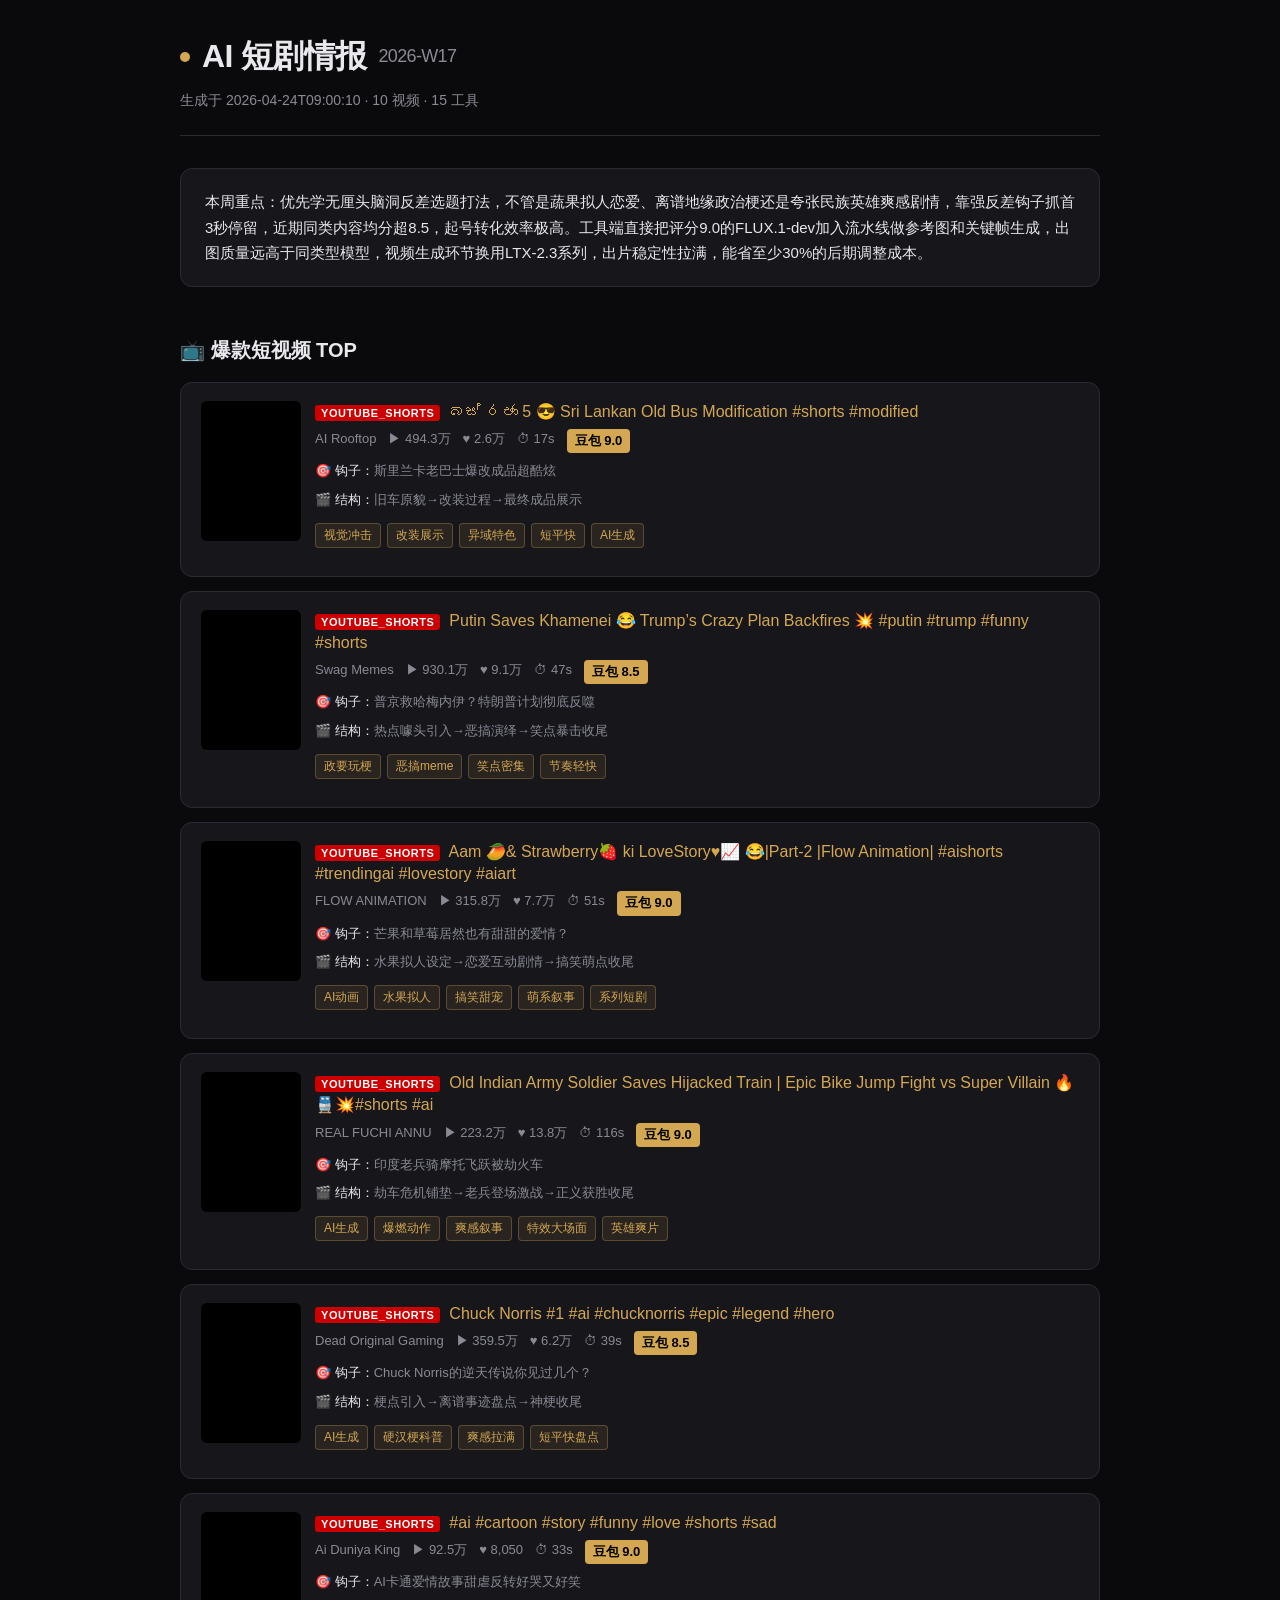
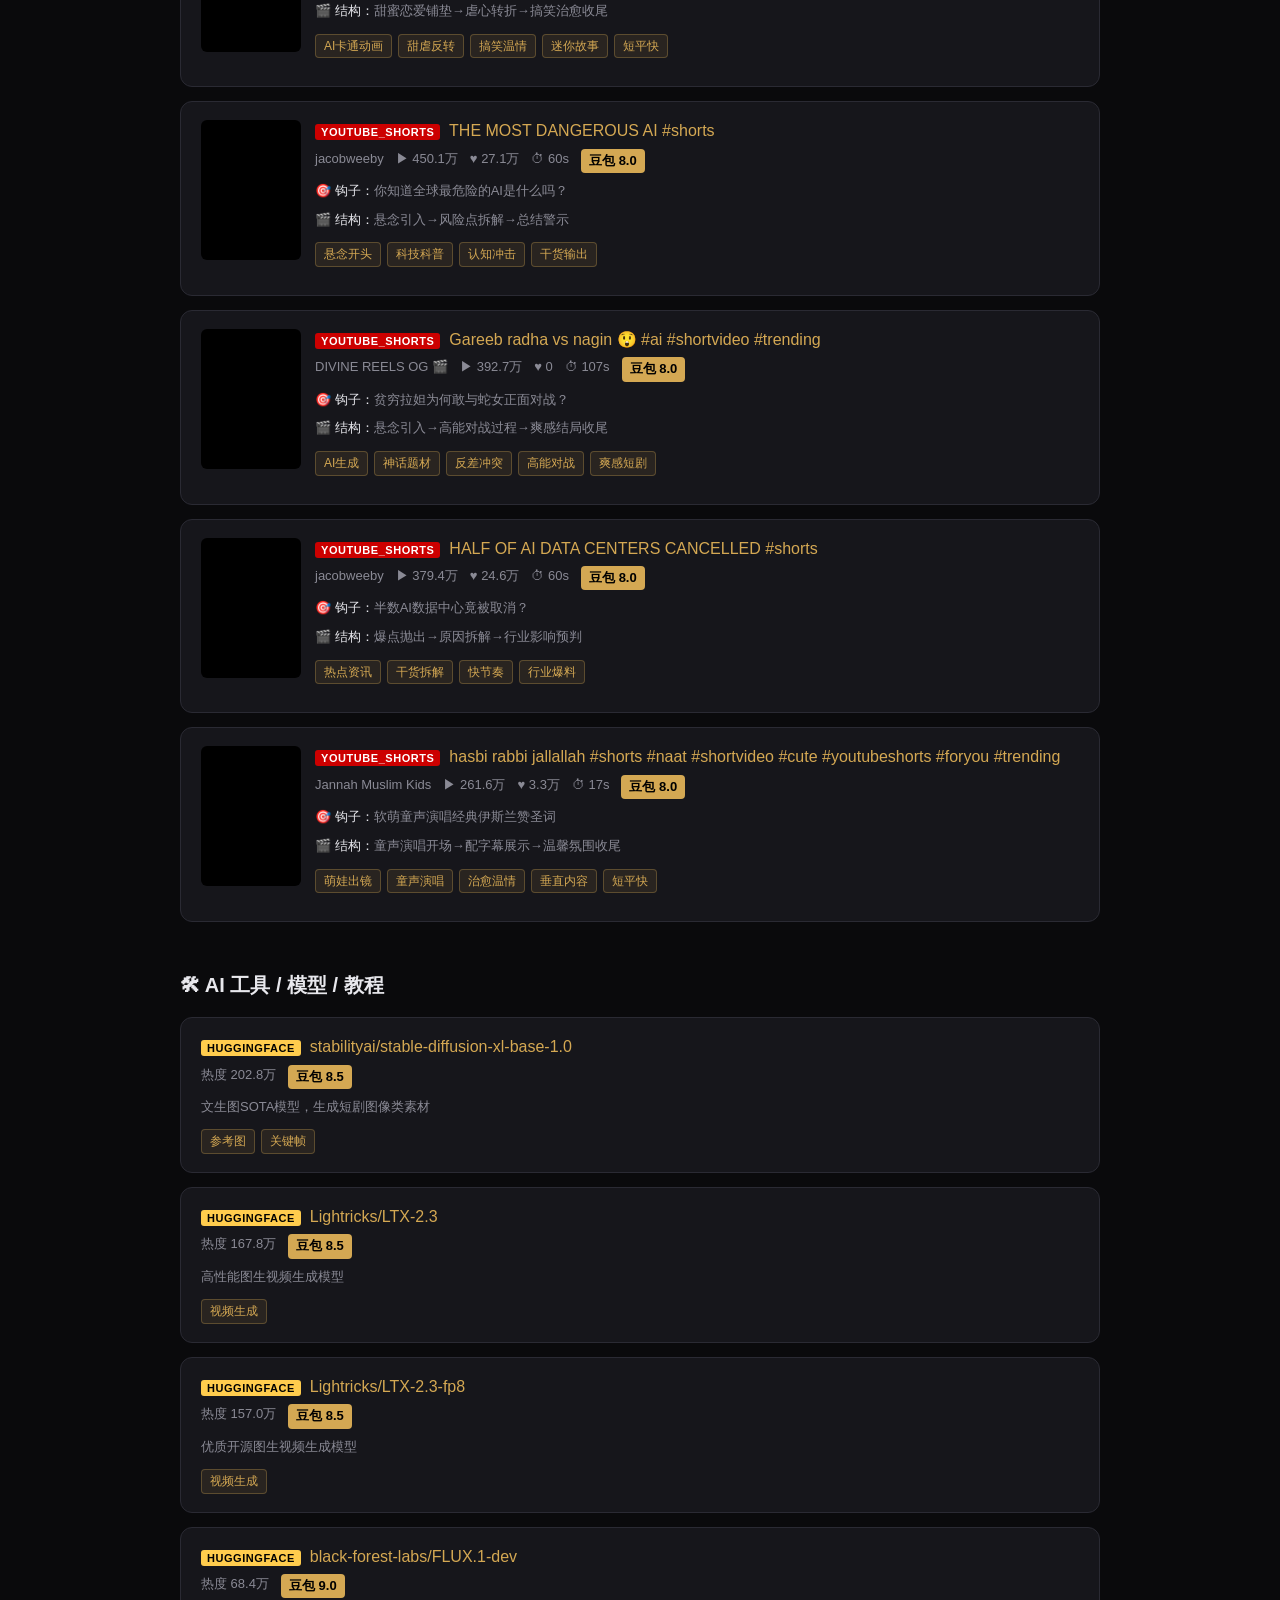
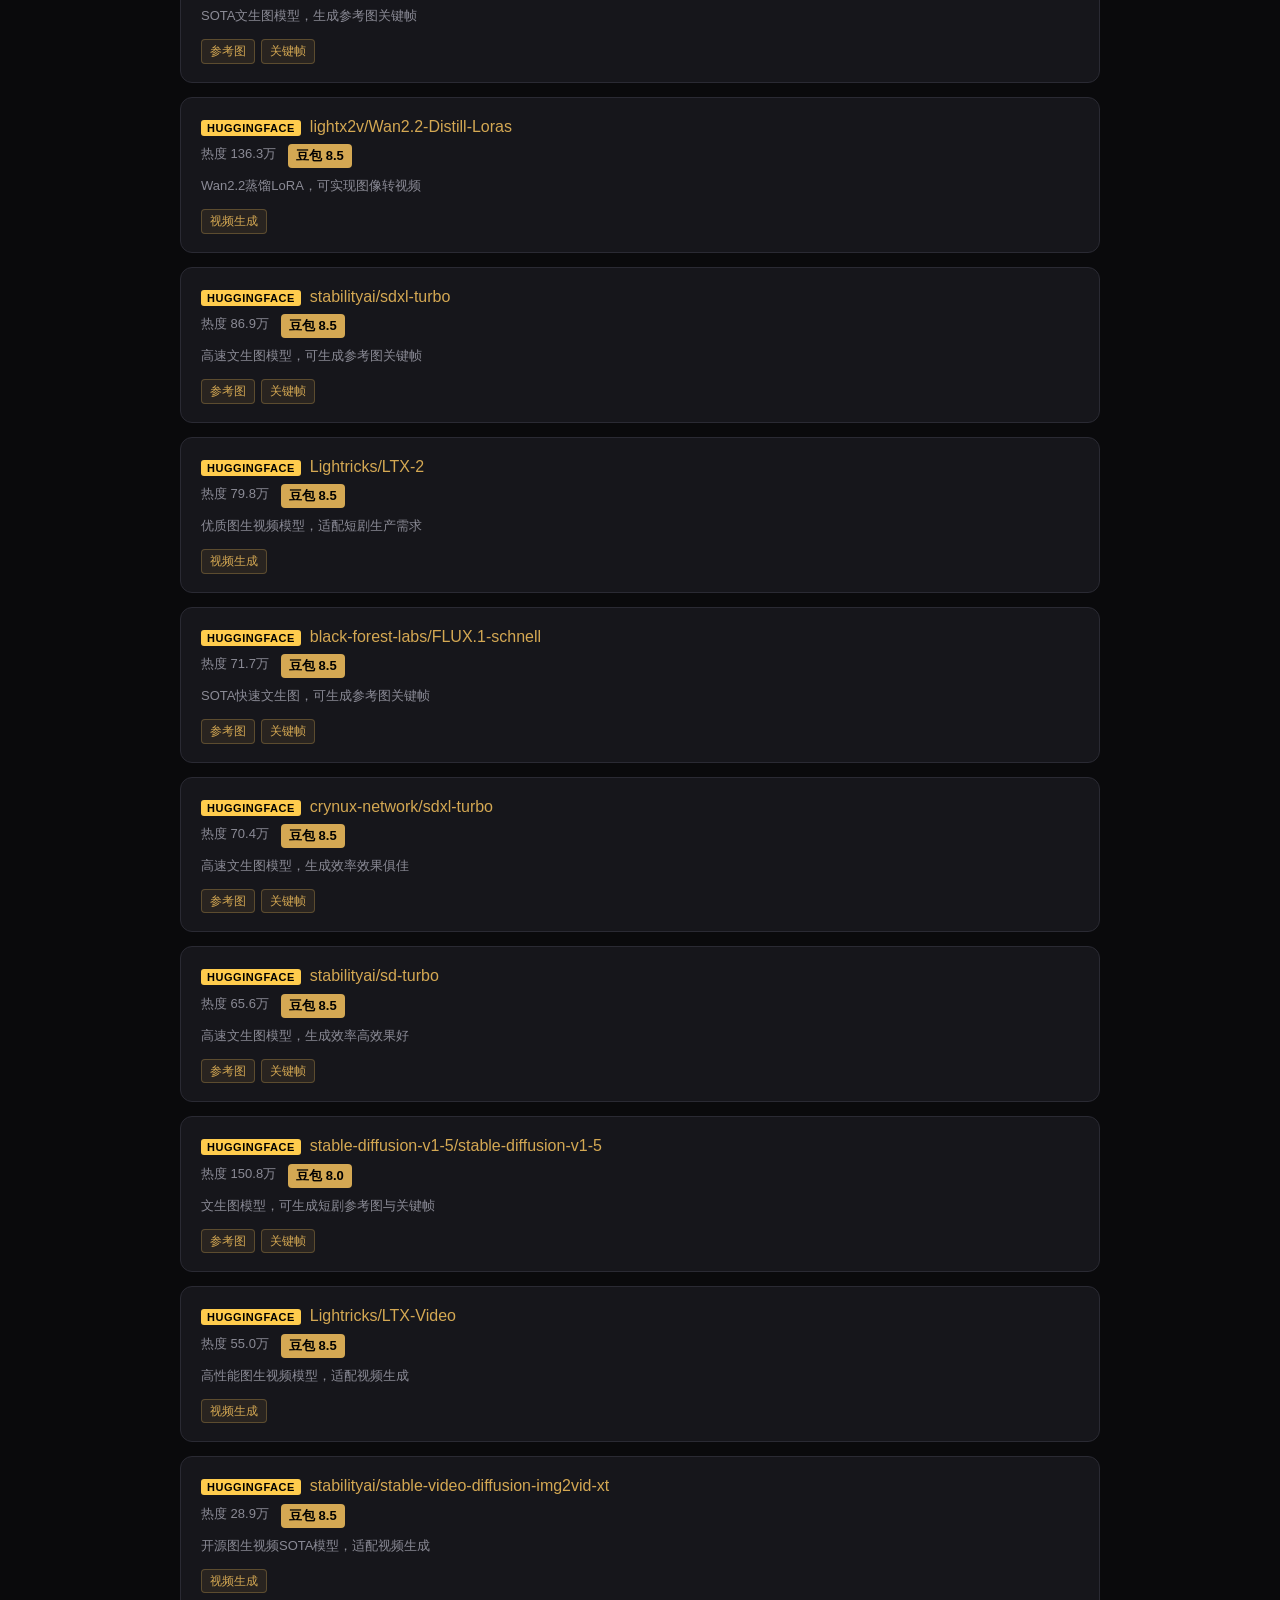
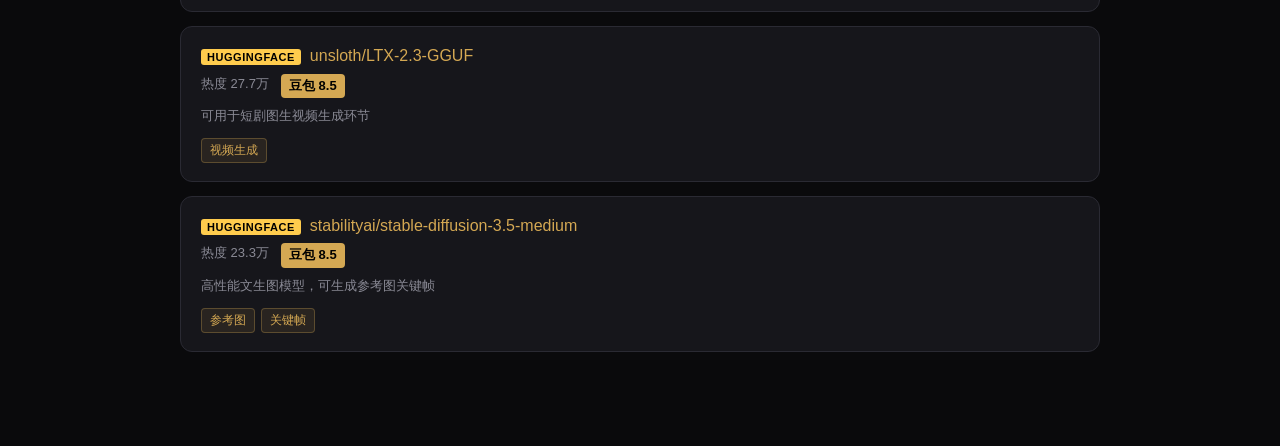
==== index.html @ e7ba980a "feat: initial web dashboard + W17 weekly data" ====
<!DOCTYPE html>
<html lang="zh-CN">
<head>
  <meta charset="UTF-8" />
  <meta name="viewport" content="width=device-width, initial-scale=1.0" />
  <title>AI 短剧情报 · crawler-hub</title>
  <style>
    * { margin: 0; padding: 0; box-sizing: border-box; }
    :root {
      --bg: #0a0a0c;
      --panel: #16161b;
      --border: #2a2a33;
      --text: #e8e8ed;
      --muted: #8a8a95;
      --accent: #d4a853;
      --red: #ff5a5a;
      --yellow: #ffc84a;
      --blue: #5ab3ff;
      --pink: #ff7eb6;
    }
    html, body {
      background: var(--bg); color: var(--text);
      font-family: -apple-system, BlinkMacSystemFont, "PingFang SC", "Microsoft YaHei", sans-serif;
      line-height: 1.55;
    }
    a { color: var(--accent); text-decoration: none; }
    a:hover { text-decoration: underline; }
    .wrap { max-width: 960px; margin: 0 auto; padding: 32px 20px 80px; }
    header {
      border-bottom: 1px solid var(--border);
      padding-bottom: 24px; margin-bottom: 32px;
    }
    h1 {
      font-size: 32px; font-weight: 600; letter-spacing: -0.02em;
      display: flex; align-items: center; gap: 12px;
    }
    h1 .dot {
      width: 10px; height: 10px; border-radius: 50%;
      background: var(--accent); display: inline-block;
    }
    .meta { color: var(--muted); font-size: 14px; margin-top: 8px; }
    h2 {
      font-size: 20px; margin: 48px 0 16px; font-weight: 600;
      display: flex; align-items: center; gap: 8px;
    }
    .overview {
      background: var(--panel); border: 1px solid var(--border);
      border-radius: 12px; padding: 20px 24px;
      font-size: 15px; line-height: 1.7;
    }
    .card {
      background: var(--panel); border: 1px solid var(--border);
      border-radius: 12px; padding: 18px 20px; margin-bottom: 14px;
      transition: border-color 0.15s;
    }
    .card:hover { border-color: var(--accent); }
    .card-head {
      display: flex; align-items: flex-start; gap: 14px; margin-bottom: 10px;
    }
    .cover {
      width: 100px; height: 140px; background: #000; border-radius: 6px;
      flex-shrink: 0; background-size: cover; background-position: center;
    }
    .card-title {
      flex: 1; font-size: 16px; font-weight: 500; line-height: 1.4;
    }
    .card-sub {
      font-size: 13px; color: var(--muted); margin-top: 6px;
      display: flex; flex-wrap: wrap; gap: 12px;
    }
    .score {
      display: inline-block; background: var(--accent); color: #000;
      border-radius: 4px; padding: 2px 8px; font-weight: 600; font-size: 13px;
    }
    .score.lo { background: #555; color: var(--text); }
    .score.hi { background: var(--accent); }
    .tag {
      display: inline-block; padding: 2px 8px; background: rgba(212,168,83,0.1);
      border: 1px solid rgba(212,168,83,0.3); border-radius: 4px;
      font-size: 12px; color: var(--accent); margin-right: 6px; margin-top: 4px;
    }
    .bullet {
      font-size: 13px; color: var(--muted); margin-top: 8px; line-height: 1.6;
    }
    .bullet b { color: var(--text); font-weight: 500; }
    .platform {
      font-size: 11px; font-weight: 600; padding: 2px 6px; border-radius: 3px;
      letter-spacing: 0.05em; text-transform: uppercase;
    }
    .platform.douyin { background: #ff1744; color: #fff; }
    .platform.youtube_shorts { background: #cc0000; color: #fff; }
    .platform.bilibili { background: #00a1d6; color: #fff; }
    .platform.huggingface { background: #ffcc4d; color: #000; }
    .error {
      background: rgba(255,90,90,0.1); border: 1px solid rgba(255,90,90,0.3);
      border-radius: 8px; padding: 16px; color: var(--red);
    }
    .loading { color: var(--muted); text-align: center; padding: 60px; }
    @media (max-width: 600px) {
      .cover { width: 72px; height: 100px; }
      h1 { font-size: 24px; }
      .card-head { gap: 10px; }
    }
  </style>
</head>
<body>
  <div class="wrap">
    <header>
      <h1><span class="dot"></span> AI 短剧情报 <span style="color:var(--muted);font-weight:400;font-size:18px;"id="week"></span></h1>
      <div class="meta" id="meta">加载中…</div>
    </header>

    <div id="overview" class="overview"></div>

    <h2>📺 爆款短视频 TOP</h2>
    <div id="videos" class="loading">加载中…</div>

    <h2>🛠 AI 工具 / 模型 / 教程</h2>
    <div id="tools" class="loading">加载中…</div>
  </div>

  <script>
    const STAGE_LABEL = {
      world: "世界观", script: "剧本", ref_image: "参考图",
      keyframe: "关键帧", videogen: "视频生成", quality: "质检",
      tts: "配音", sfx: "音效", bgm: "配乐", edit: "剪辑", lip_sync: "对口型",
    };

    function esc(s) {
      return String(s || "").replace(/[<>&]/g, c => ({"<":"&lt;",">":"&gt;","&":"&amp;"}[c]));
    }

    function fmtNumber(n) {
      n = Number(n) || 0;
      if (n >= 1e8) return (n/1e8).toFixed(1) + "亿";
      if (n >= 1e4) return (n/1e4).toFixed(1) + "万";
      return n.toLocaleString();
    }

    function scoreClass(s) {
      if (s >= 7) return "hi"; if (s >= 4) return ""; return "lo";
    }

    function renderVideo(v) {
      const cover = v.cover_url
        ? `<a href="${esc(v.url)}" target="_blank"><div class="cover" style="background-image:url('${esc(v.cover_url)}')"></div></a>`
        : `<div class="cover"></div>`;
      const tags = (v.style_tags || []).map(t => `<span class="tag">${esc(t)}</span>`).join("");
      return `<div class="card">
        <div class="card-head">
          ${cover}
          <div style="flex:1;">
            <div class="card-title">
              <span class="platform ${esc(v.platform)}">${esc(v.platform)}</span>
              &nbsp;<a href="${esc(v.url)}" target="_blank">${esc(v.title || '(无标题)')}</a>
            </div>
            <div class="card-sub">
              <span>${esc(v.author || '?')}</span>
              <span>▶ ${fmtNumber(v.plays)}</span>
              <span>♥ ${fmtNumber(v.likes)}</span>
              ${v.duration_sec ? `<span>⏱ ${v.duration_sec}s</span>` : ""}
              <span class="score ${scoreClass(v.score)}">豆包 ${Number(v.score||0).toFixed(1)}</span>
            </div>
            ${v.hook ? `<div class="bullet"><b>🎯 钩子：</b>${esc(v.hook)}</div>` : ""}
            ${v.structure ? `<div class="bullet"><b>🎬 结构：</b>${esc(v.structure)}</div>` : ""}
            ${tags ? `<div style="margin-top:8px;">${tags}</div>` : ""}
          </div>
        </div>
      </div>`;
    }

    function renderTool(t) {
      const stageTags = (t.stage_tags || []).map(s =>
        `<span class="tag">${STAGE_LABEL[s] || s}</span>`
      ).join("");
      return `<div class="card">
        <div class="card-title">
          <span class="platform ${esc(t.source)}">${esc(t.source)}</span>
          &nbsp;<a href="${esc(t.url)}" target="_blank">${esc(t.name || '?')}</a>
        </div>
        <div class="card-sub">
          <span>热度 ${fmtNumber(t.metric)}</span>
          <span class="score ${scoreClass(t.score)}">豆包 ${Number(t.score||0).toFixed(1)}</span>
        </div>
        ${t.summary ? `<div class="bullet">${esc(t.summary)}</div>` : ""}
        ${stageTags ? `<div style="margin-top:8px;">${stageTags}</div>` : ""}
      </div>`;
    }

    async function load() {
      try {
        const r = await fetch("data/latest.json?_=" + Date.now());
        if (!r.ok) throw new Error("HTTP " + r.status);
        const d = await r.json();
        document.getElementById("week").textContent = d.week || "";
        document.getElementById("meta").textContent =
          `生成于 ${d.generated_at || "—"} · ${d.videos?.length || 0} 视频 · ${d.tools?.length || 0} 工具`;
        document.getElementById("overview").innerHTML = esc(d.summary || "—")
          .replace(/\n/g, "<br>");
        document.getElementById("videos").innerHTML =
          (d.videos || []).map(renderVideo).join("") || "<div class='loading'>暂无数据</div>";
        document.getElementById("videos").classList.remove("loading");
        document.getElementById("tools").innerHTML =
          (d.tools || []).map(renderTool).join("") || "<div class='loading'>暂无数据</div>";
        document.getElementById("tools").classList.remove("loading");
      } catch (e) {
        document.getElementById("overview").innerHTML =
          `<div class="error">加载失败：${esc(e.message)}。<br>首次周报会在每周一早 8 点生成。</div>`;
        document.getElementById("videos").innerHTML = "";
        document.getElementById("tools").innerHTML = "";
      }
    }
    load();
  </script>
</body>
</html>
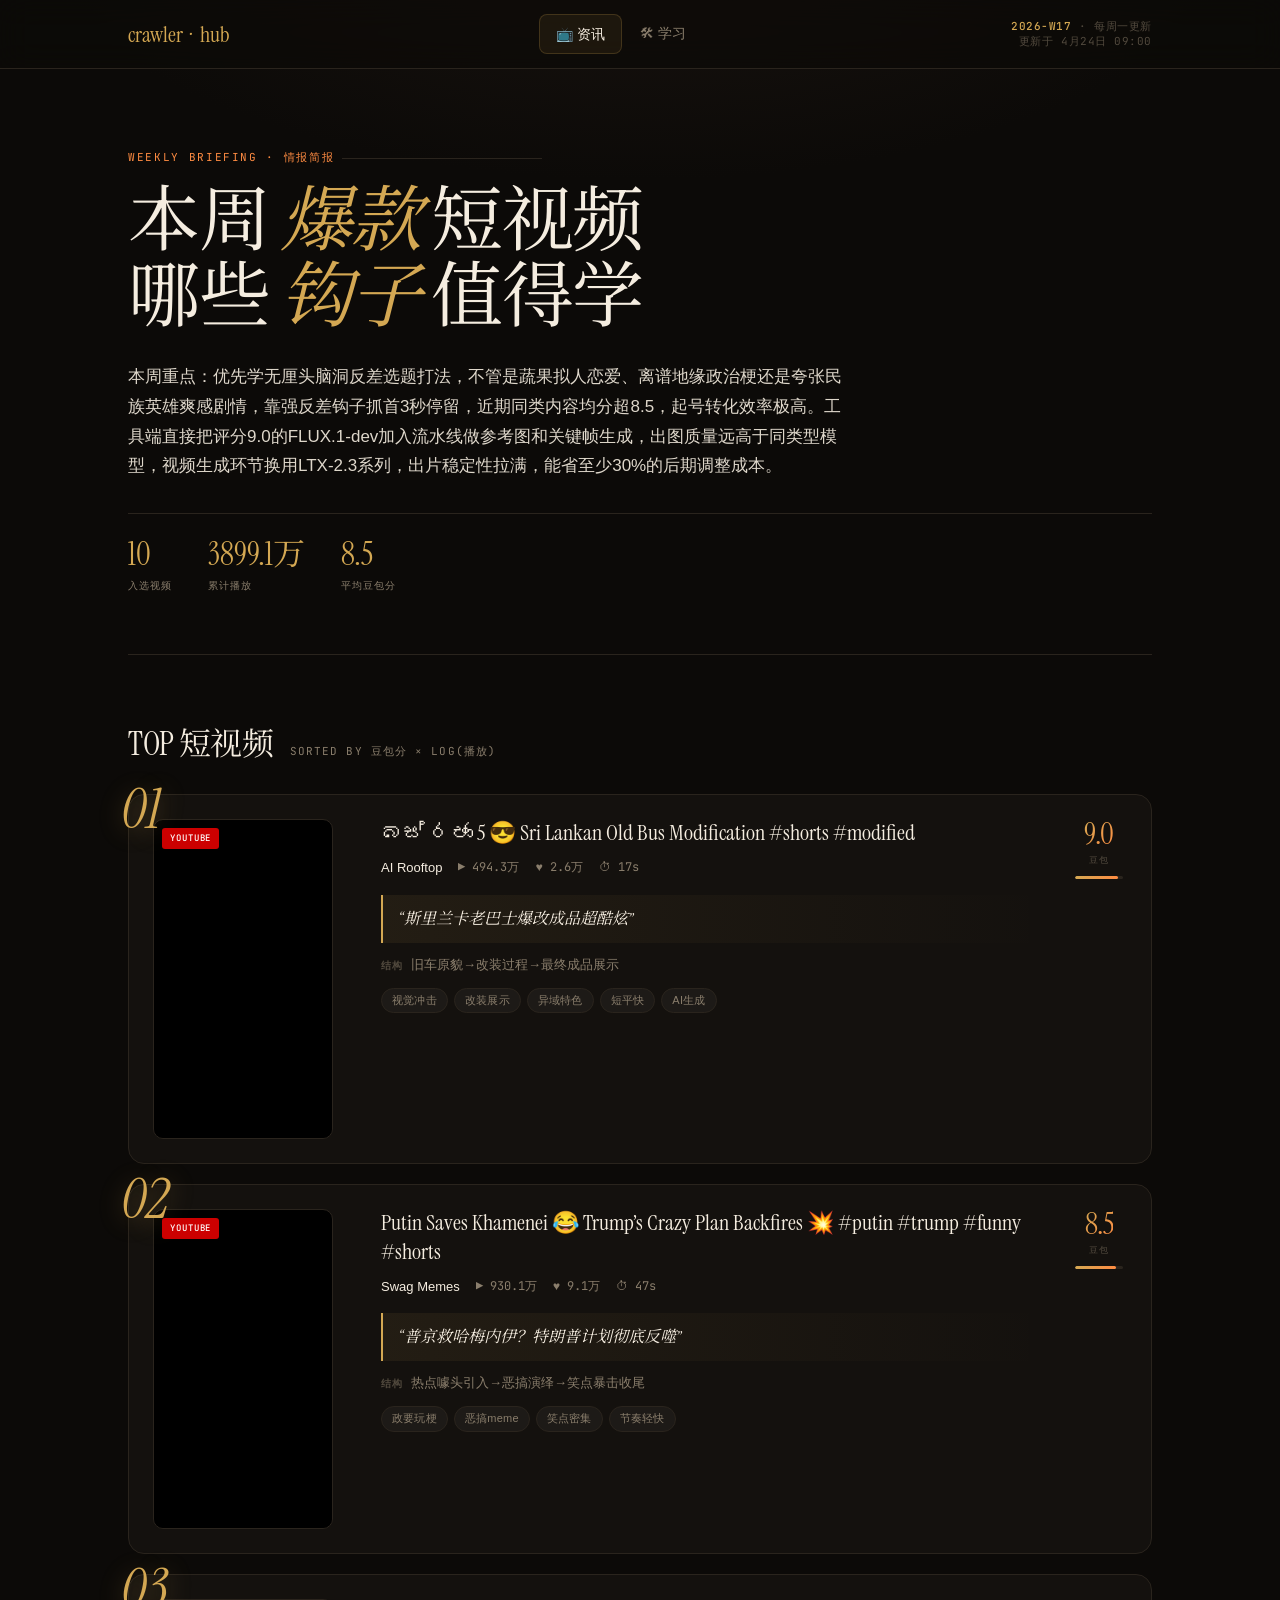
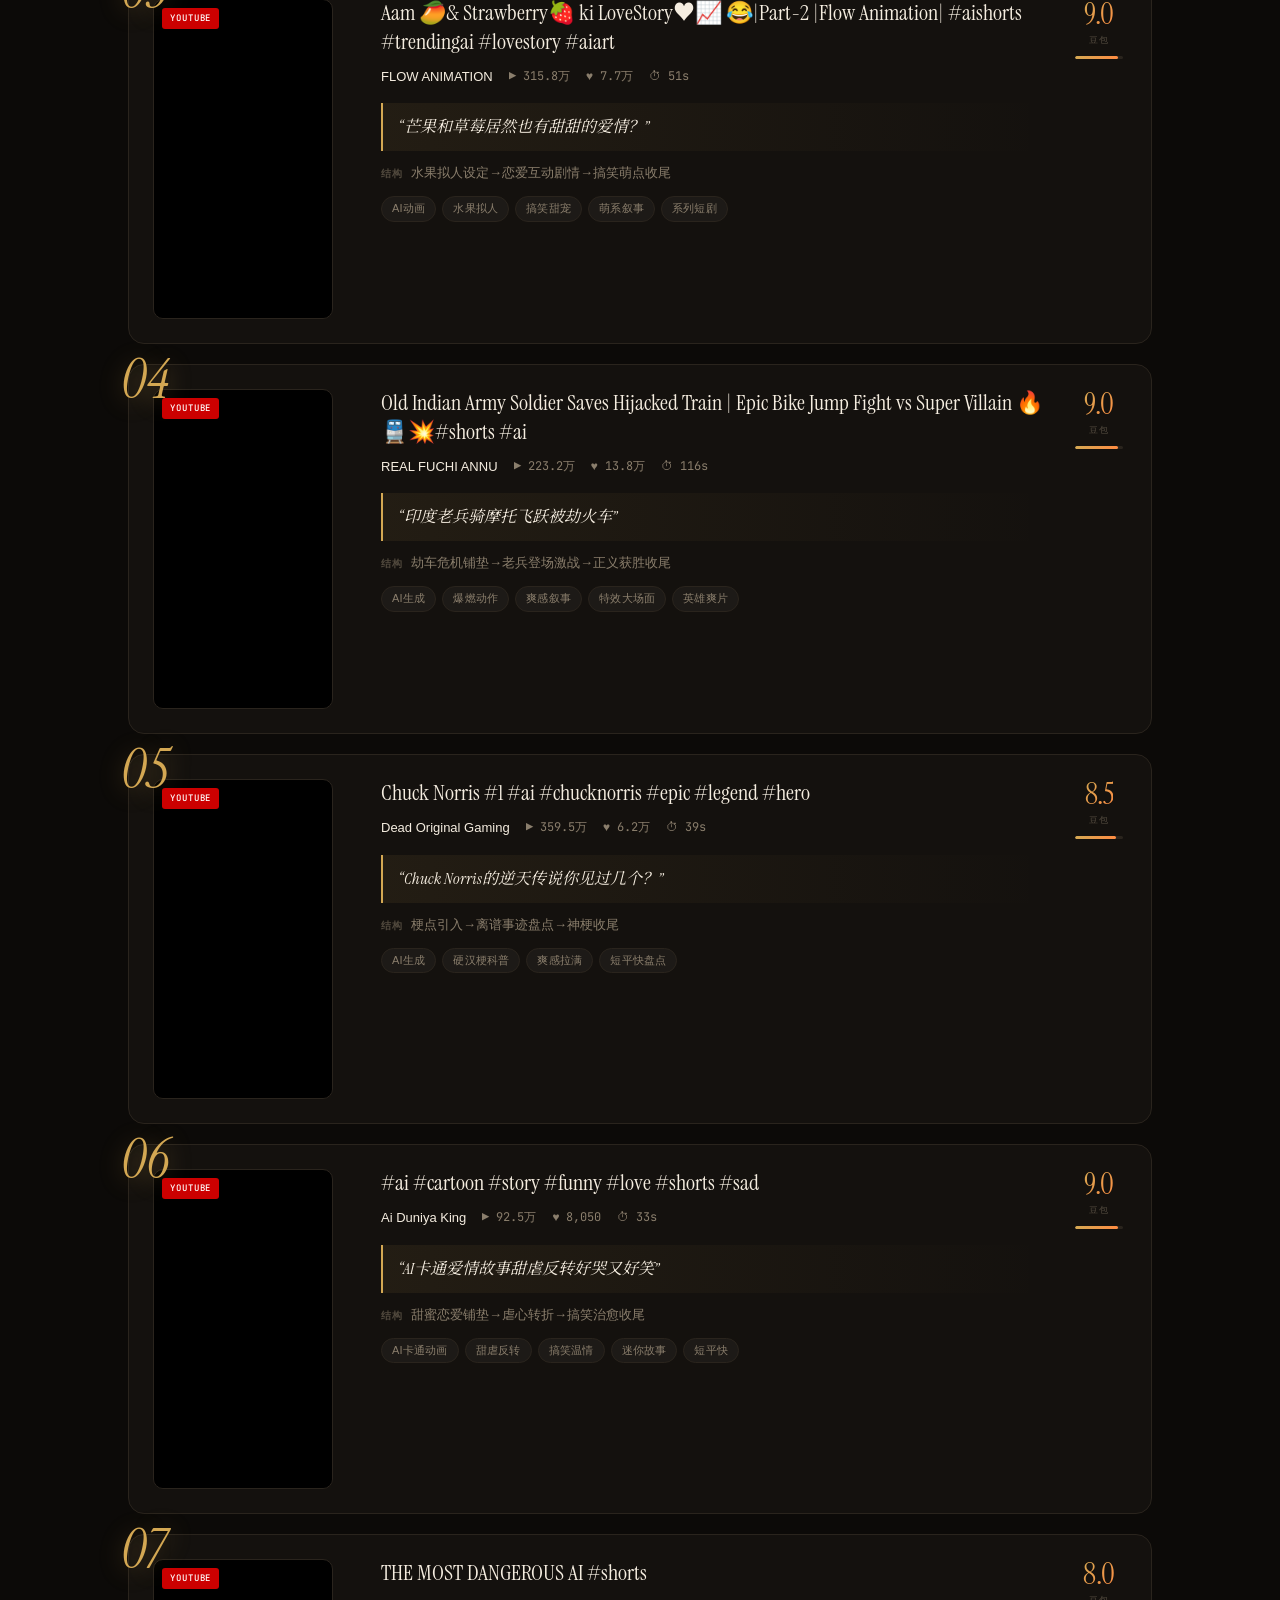
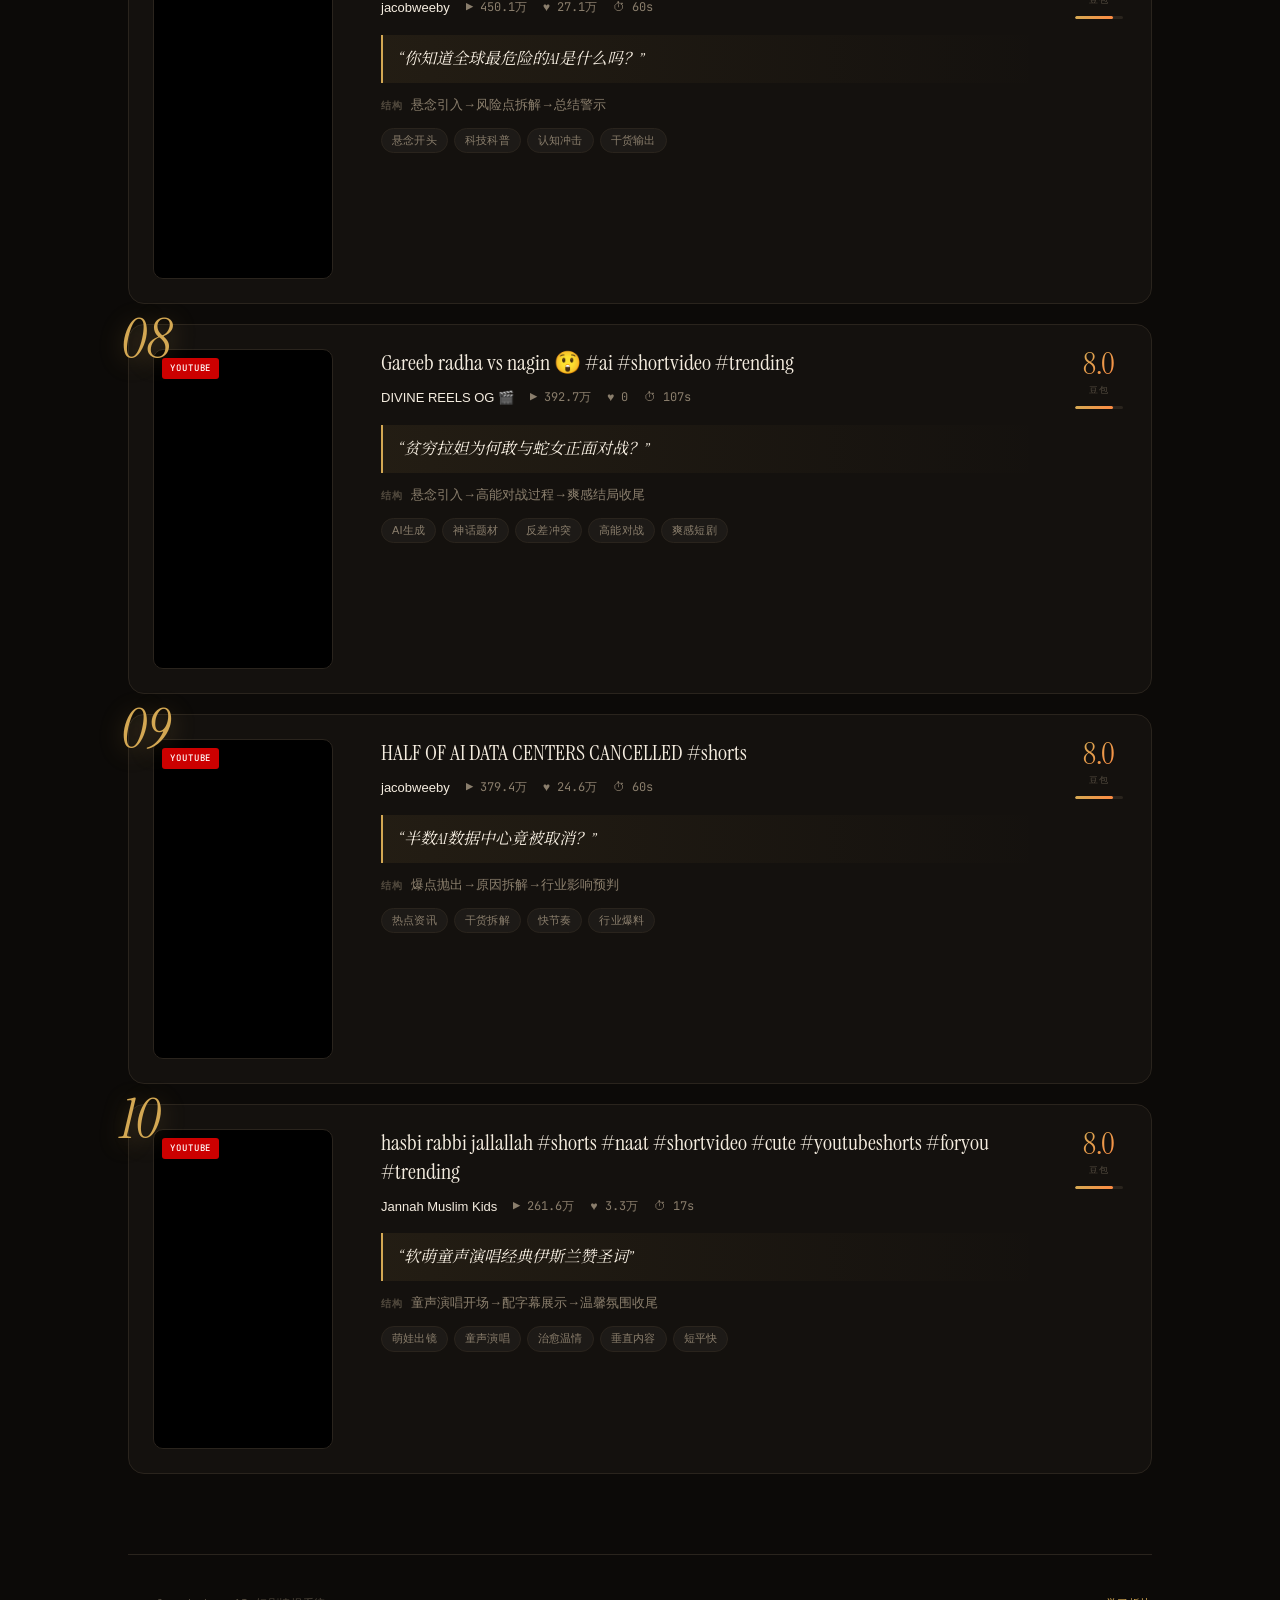
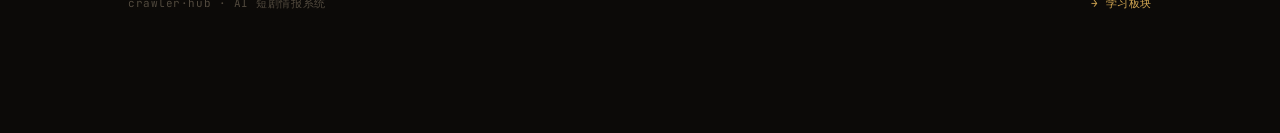
==== commit 7b4a2d9e: "design: Editorial × Cinematic UI · 拆成 资讯/学习 两页 + 按流水线 stage 分组" ====
--- a/index.html
+++ b/index.html
@@ -3,214 +3,107 @@
 <head>
   <meta charset="UTF-8" />
   <meta name="viewport" content="width=device-width, initial-scale=1.0" />
-  <title>AI 短剧情报 · crawler-hub</title>
-  <style>
-    * { margin: 0; padding: 0; box-sizing: border-box; }
-    :root {
-      --bg: #0a0a0c;
-      --panel: #16161b;
-      --border: #2a2a33;
-      --text: #e8e8ed;
-      --muted: #8a8a95;
-      --accent: #d4a853;
-      --red: #ff5a5a;
-      --yellow: #ffc84a;
-      --blue: #5ab3ff;
-      --pink: #ff7eb6;
-    }
-    html, body {
-      background: var(--bg); color: var(--text);
-      font-family: -apple-system, BlinkMacSystemFont, "PingFang SC", "Microsoft YaHei", sans-serif;
-      line-height: 1.55;
-    }
-    a { color: var(--accent); text-decoration: none; }
-    a:hover { text-decoration: underline; }
-    .wrap { max-width: 960px; margin: 0 auto; padding: 32px 20px 80px; }
-    header {
-      border-bottom: 1px solid var(--border);
-      padding-bottom: 24px; margin-bottom: 32px;
-    }
-    h1 {
-      font-size: 32px; font-weight: 600; letter-spacing: -0.02em;
-      display: flex; align-items: center; gap: 12px;
-    }
-    h1 .dot {
-      width: 10px; height: 10px; border-radius: 50%;
-      background: var(--accent); display: inline-block;
-    }
-    .meta { color: var(--muted); font-size: 14px; margin-top: 8px; }
-    h2 {
-      font-size: 20px; margin: 48px 0 16px; font-weight: 600;
-      display: flex; align-items: center; gap: 8px;
-    }
-    .overview {
-      background: var(--panel); border: 1px solid var(--border);
-      border-radius: 12px; padding: 20px 24px;
-      font-size: 15px; line-height: 1.7;
-    }
-    .card {
-      background: var(--panel); border: 1px solid var(--border);
-      border-radius: 12px; padding: 18px 20px; margin-bottom: 14px;
-      transition: border-color 0.15s;
-    }
-    .card:hover { border-color: var(--accent); }
-    .card-head {
-      display: flex; align-items: flex-start; gap: 14px; margin-bottom: 10px;
-    }
-    .cover {
-      width: 100px; height: 140px; background: #000; border-radius: 6px;
-      flex-shrink: 0; background-size: cover; background-position: center;
-    }
-    .card-title {
-      flex: 1; font-size: 16px; font-weight: 500; line-height: 1.4;
-    }
-    .card-sub {
-      font-size: 13px; color: var(--muted); margin-top: 6px;
-      display: flex; flex-wrap: wrap; gap: 12px;
-    }
-    .score {
-      display: inline-block; background: var(--accent); color: #000;
-      border-radius: 4px; padding: 2px 8px; font-weight: 600; font-size: 13px;
-    }
-    .score.lo { background: #555; color: var(--text); }
-    .score.hi { background: var(--accent); }
-    .tag {
-      display: inline-block; padding: 2px 8px; background: rgba(212,168,83,0.1);
-      border: 1px solid rgba(212,168,83,0.3); border-radius: 4px;
-      font-size: 12px; color: var(--accent); margin-right: 6px; margin-top: 4px;
-    }
-    .bullet {
-      font-size: 13px; color: var(--muted); margin-top: 8px; line-height: 1.6;
-    }
-    .bullet b { color: var(--text); font-weight: 500; }
-    .platform {
-      font-size: 11px; font-weight: 600; padding: 2px 6px; border-radius: 3px;
-      letter-spacing: 0.05em; text-transform: uppercase;
-    }
-    .platform.douyin { background: #ff1744; color: #fff; }
-    .platform.youtube_shorts { background: #cc0000; color: #fff; }
-    .platform.bilibili { background: #00a1d6; color: #fff; }
-    .platform.huggingface { background: #ffcc4d; color: #000; }
-    .error {
-      background: rgba(255,90,90,0.1); border: 1px solid rgba(255,90,90,0.3);
-      border-radius: 8px; padding: 16px; color: var(--red);
-    }
-    .loading { color: var(--muted); text-align: center; padding: 60px; }
-    @media (max-width: 600px) {
-      .cover { width: 72px; height: 100px; }
-      h1 { font-size: 24px; }
-      .card-head { gap: 10px; }
-    }
-  </style>
+  <title>资讯 · AI 短剧情报</title>
+  <meta name="description" content="每周精选 AI 短视频爆款，豆包拆解钩子/节奏/风格" />
+  <link rel="stylesheet" href="app.css" />
 </head>
 <body>
-  <div class="wrap">
-    <header>
-      <h1><span class="dot"></span> AI 短剧情报 <span style="color:var(--muted);font-weight:400;font-size:18px;"id="week"></span></h1>
-      <div class="meta" id="meta">加载中…</div>
-    </header>
+  <nav class="nav">
+    <div class="nav-inner">
+      <a href="index.html" class="brand">crawler<em>·</em>hub</a>
+      <div class="nav-tabs">
+        <a href="index.html" class="active">📺 资讯</a>
+        <a href="tools.html">🛠 学习</a>
+      </div>
+      <div class="nav-meta">
+        <div><b id="nav-week">——</b> · 每周一更新</div>
+        <div id="nav-updated"></div>
+      </div>
+    </div>
+  </nav>
 
-    <div id="overview" class="overview"></div>
+  <main class="wrap">
+    <section class="hero">
+      <div class="hero-label">Weekly Briefing · 情报简报</div>
+      <h1>本周 <em>爆款</em> 短视频<br />哪些 <em>钩子</em> 值得学</h1>
+      <p class="hero-summary" id="summary">加载中…</p>
+      <div class="hero-stats" id="hero-stats"></div>
+    </section>
 
-    <h2>📺 爆款短视频 TOP</h2>
-    <div id="videos" class="loading">加载中…</div>
+    <section>
+      <div class="section-head">
+        <h2>TOP 短视频</h2>
+        <span class="tag">Sorted by 豆包分 × log(播放)</span>
+      </div>
+      <div id="videos" class="vlist"><div class="loading">loading…</div></div>
+    </section>
 
-    <h2>🛠 AI 工具 / 模型 / 教程</h2>
-    <div id="tools" class="loading">加载中…</div>
-  </div>
+    <footer class="footer">
+      <div>crawler·hub · AI 短剧情报系统</div>
+      <div><a href="tools.html">→ 学习板块</a></div>
+    </footer>
+  </main>
 
+  <script src="app.js"></script>
   <script>
-    const STAGE_LABEL = {
-      world: "世界观", script: "剧本", ref_image: "参考图",
-      keyframe: "关键帧", videogen: "视频生成", quality: "质检",
-      tts: "配音", sfx: "音效", bgm: "配乐", edit: "剪辑", lip_sync: "对口型",
-    };
-
-    function esc(s) {
-      return String(s || "").replace(/[<>&]/g, c => ({"<":"&lt;",">":"&gt;","&":"&amp;"}[c]));
+    function renderVideo(v, i) {
+      const plat = esc(v.platform || "");
+      const cover = v.cover_url
+        ? `<a href="${esc(v.url)}" target="_blank" rel="noopener"><div class="cover" style="background-image:url('${esc(v.cover_url)}')"><span class="cover-badge ${plat}">${plat.replace("_shorts","")}</span></div></a>`
+        : `<div class="cover"><span class="cover-badge ${plat}">${plat.replace("_shorts","")}</span></div>`;
+      const tags = (v.style_tags || []).map(t => `<span class="chip">${esc(t)}</span>`).join("");
+      const score = Number(v.score || 0);
+      const scorePct = Math.min(100, score * 10);
+      return `<article class="vcard reveal">
+        <div class="num">${String(i+1).padStart(2, "0")}</div>
+        ${cover}
+        <div class="vcard-body">
+          <h3 class="vcard-title"><a href="${esc(v.url)}" target="_blank" rel="noopener">${esc(v.title || "(无标题)")}</a></h3>
+          <div class="vcard-meta">
+            <span class="author">${esc(v.author || "?")}</span>
+            <span class="num-mono">▶ ${fmtNumber(v.plays)}</span>
+            <span class="num-mono">♥ ${fmtNumber(v.likes)}</span>
+            ${v.duration_sec ? `<span class="num-mono">⏱ ${v.duration_sec}s</span>` : ""}
+          </div>
+          ${v.hook ? `<div class="vcard-hook">&ldquo;${esc(v.hook)}&rdquo;</div>` : ""}
+          ${v.structure ? `<div class="vcard-structure"><b>结构</b>${esc(v.structure)}</div>` : ""}
+          ${tags ? `<div class="vcard-tags">${tags}</div>` : ""}
+        </div>
+        <div class="score-badge">
+          <div class="score-n">${score.toFixed(1)}</div>
+          <div class="score-l">豆包</div>
+          <div class="score-bar"><span style="width:${scorePct}%"></span></div>
+        </div>
+      </article>`;
     }
 
-    function fmtNumber(n) {
-      n = Number(n) || 0;
-      if (n >= 1e8) return (n/1e8).toFixed(1) + "亿";
-      if (n >= 1e4) return (n/1e4).toFixed(1) + "万";
-      return n.toLocaleString();
-    }
+    async function init() {
+      try {
+        const d = await loadData();
+        setupNav(d.week, `更新于 ${fmtDate(d.generated_at)}`);
+        const videos = d.videos || [];
+        document.getElementById("summary").textContent = d.summary || "本周数据待生成。";
 
-    function scoreClass(s) {
-      if (s >= 7) return "hi"; if (s >= 4) return ""; return "lo";
-    }
+        const totalPlays = videos.reduce((s, v) => s + (v.plays || 0), 0);
+        const avgScore = videos.length ? (videos.reduce((s, v) => s + (v.score || 0), 0) / videos.length) : 0;
+        document.getElementById("hero-stats").innerHTML = `
+          <div class="hero-stat"><div class="hero-stat-n">${videos.length}</div><div class="hero-stat-l">入选视频</div></div>
+          <div class="hero-stat"><div class="hero-stat-n">${fmtNumber(totalPlays)}</div><div class="hero-stat-l">累计播放</div></div>
+          <div class="hero-stat"><div class="hero-stat-n">${avgScore.toFixed(1)}</div><div class="hero-stat-l">平均豆包分</div></div>
+        `;
 
-    function renderVideo(v) {
-      const cover = v.cover_url
-        ? `<a href="${esc(v.url)}" target="_blank"><div class="cover" style="background-image:url('${esc(v.cover_url)}')"></div></a>`
-        : `<div class="cover"></div>`;
-      const tags = (v.style_tags || []).map(t => `<span class="tag">${esc(t)}</span>`).join("");
-      return `<div class="card">
-        <div class="card-head">
-          ${cover}
-          <div style="flex:1;">
-            <div class="card-title">
-              <span class="platform ${esc(v.platform)}">${esc(v.platform)}</span>
-              &nbsp;<a href="${esc(v.url)}" target="_blank">${esc(v.title || '(无标题)')}</a>
-            </div>
-            <div class="card-sub">
-              <span>${esc(v.author || '?')}</span>
-              <span>▶ ${fmtNumber(v.plays)}</span>
-              <span>♥ ${fmtNumber(v.likes)}</span>
-              ${v.duration_sec ? `<span>⏱ ${v.duration_sec}s</span>` : ""}
-              <span class="score ${scoreClass(v.score)}">豆包 ${Number(v.score||0).toFixed(1)}</span>
-            </div>
-            ${v.hook ? `<div class="bullet"><b>🎯 钩子：</b>${esc(v.hook)}</div>` : ""}
-            ${v.structure ? `<div class="bullet"><b>🎬 结构：</b>${esc(v.structure)}</div>` : ""}
-            ${tags ? `<div style="margin-top:8px;">${tags}</div>` : ""}
-          </div>
-        </div>
-      </div>`;
-    }
-
-    function renderTool(t) {
-      const stageTags = (t.stage_tags || []).map(s =>
-        `<span class="tag">${STAGE_LABEL[s] || s}</span>`
-      ).join("");
-      return `<div class="card">
-        <div class="card-title">
-          <span class="platform ${esc(t.source)}">${esc(t.source)}</span>
-          &nbsp;<a href="${esc(t.url)}" target="_blank">${esc(t.name || '?')}</a>
-        </div>
-        <div class="card-sub">
-          <span>热度 ${fmtNumber(t.metric)}</span>
-          <span class="score ${scoreClass(t.score)}">豆包 ${Number(t.score||0).toFixed(1)}</span>
-        </div>
-        ${t.summary ? `<div class="bullet">${esc(t.summary)}</div>` : ""}
-        ${stageTags ? `<div style="margin-top:8px;">${stageTags}</div>` : ""}
-      </div>`;
-    }
-
-    async function load() {
-      try {
-        const r = await fetch("data/latest.json?_=" + Date.now());
-        if (!r.ok) throw new Error("HTTP " + r.status);
-        const d = await r.json();
-        document.getElementById("week").textContent = d.week || "";
-        document.getElementById("meta").textContent =
-          `生成于 ${d.generated_at || "—"} · ${d.videos?.length || 0} 视频 · ${d.tools?.length || 0} 工具`;
-        document.getElementById("overview").innerHTML = esc(d.summary || "—")
-          .replace(/\n/g, "<br>");
-        document.getElementById("videos").innerHTML =
-          (d.videos || []).map(renderVideo).join("") || "<div class='loading'>暂无数据</div>";
-        document.getElementById("videos").classList.remove("loading");
-        document.getElementById("tools").innerHTML =
-          (d.tools || []).map(renderTool).join("") || "<div class='loading'>暂无数据</div>";
-        document.getElementById("tools").classList.remove("loading");
+        const html = videos.length
+          ? videos.map((v, i) => renderVideo(v, i)).join("")
+          : `<div class="empty">本周尚无视频数据</div>`;
+        document.getElementById("videos").innerHTML = html;
+        observeReveal();
       } catch (e) {
-        document.getElementById("overview").innerHTML =
-          `<div class="error">加载失败：${esc(e.message)}。<br>首次周报会在每周一早 8 点生成。</div>`;
+        document.getElementById("summary").innerHTML =
+          `<span class="error">数据加载失败：${esc(e.message)}。首次数据将在周一 08:00 生成。</span>`;
         document.getElementById("videos").innerHTML = "";
-        document.getElementById("tools").innerHTML = "";
       }
     }
-    load();
+    init();
   </script>
 </body>
 </html>
--- a/app.css
+++ b/app.css
@@ -0,0 +1,398 @@
+/* crawler-hub · Editorial × Cinematic */
+
+@import url('https://api.fontshare.com/v2/css?f[]=satoshi@400,500,700&display=swap');
+@import url('https://fonts.googleapis.com/css2?family=Instrument+Serif:ital@0;1&family=JetBrains+Mono:wght@400;500&display=swap');
+@import url('https://fonts.googleapis.com/css2?family=Noto+Serif+SC:wght@400;600;700&display=swap');
+
+* { margin: 0; padding: 0; box-sizing: border-box; }
+
+:root {
+  --bg: #0c0a08;
+  --bg-grad: radial-gradient(ellipse 80% 50% at 50% -10%, #1a1410 0%, #0c0a08 60%);
+  --panel: #14110e;
+  --panel-hover: #1a1612;
+  --border: #2a241d;
+  --border-bright: #3d3428;
+  --text: #f5ede0;
+  --muted: #8a7e6c;
+  --dim: #524a3e;
+
+  --gold: #d4a853;
+  --gold-warm: #e8b866;
+  --orange: #ff8c42;
+  --red: #ff5a5a;
+
+  --serif: "Instrument Serif", "Noto Serif SC", "Songti SC", "STSong", serif;
+  --sans: "Satoshi", -apple-system, BlinkMacSystemFont, "PingFang SC", "Microsoft YaHei", sans-serif;
+  --mono: "JetBrains Mono", ui-monospace, monospace;
+}
+
+html, body {
+  background: var(--bg);
+  color: var(--text);
+  font-family: var(--sans);
+  font-size: 15px;
+  line-height: 1.6;
+  -webkit-font-smoothing: antialiased;
+  min-height: 100vh;
+}
+
+body {
+  background: var(--bg-grad);
+  background-attachment: fixed;
+}
+
+a { color: var(--gold); text-decoration: none; transition: color 0.15s; }
+a:hover { color: var(--gold-warm); }
+
+/* ============== NAV ============== */
+
+.nav {
+  position: sticky; top: 0; z-index: 100;
+  background: rgba(12, 10, 8, 0.7);
+  backdrop-filter: blur(16px) saturate(1.3);
+  -webkit-backdrop-filter: blur(16px) saturate(1.3);
+  border-bottom: 1px solid var(--border);
+}
+.nav-inner {
+  max-width: 1080px; margin: 0 auto;
+  padding: 14px 28px;
+  display: flex; align-items: center; justify-content: space-between;
+  gap: 20px;
+}
+.brand {
+  font-family: var(--serif); font-size: 22px; letter-spacing: -0.01em;
+  display: flex; align-items: center; gap: 8px;
+}
+.brand .dot {
+  width: 8px; height: 8px; border-radius: 50%;
+  background: var(--orange);
+  box-shadow: 0 0 14px rgba(255,140,66,0.6);
+}
+.brand em { font-style: italic; color: var(--gold); }
+
+.nav-tabs { display: flex; gap: 2px; }
+.nav-tabs a {
+  padding: 8px 16px; font-size: 14px; font-weight: 500;
+  color: var(--muted); border-radius: 8px;
+  transition: all 0.2s;
+}
+.nav-tabs a:hover { color: var(--text); background: rgba(255,255,255,0.03); }
+.nav-tabs a.active {
+  color: var(--text); background: rgba(212,168,83,0.08);
+  border: 1px solid rgba(212,168,83,0.2);
+}
+
+.nav-meta {
+  font-family: var(--mono); font-size: 11px; color: var(--dim);
+  letter-spacing: 0.05em; text-transform: uppercase;
+  text-align: right; line-height: 1.4;
+}
+.nav-meta b { color: var(--gold); font-weight: 500; }
+
+/* ============== LAYOUT ============== */
+
+.wrap { max-width: 1080px; margin: 0 auto; padding: 0 28px 100px; }
+
+/* ============== HERO ============== */
+
+.hero {
+  padding: 80px 0 60px;
+  border-bottom: 1px solid var(--border);
+  margin-bottom: 48px;
+}
+.hero-label {
+  font-family: var(--mono); font-size: 11px; letter-spacing: 0.15em;
+  color: var(--orange); text-transform: uppercase;
+  margin-bottom: 16px;
+  display: flex; align-items: center; gap: 8px;
+}
+.hero-label::after {
+  content: ""; flex: 1; height: 1px; background: var(--border); max-width: 200px;
+}
+.hero h1 {
+  font-family: var(--serif); font-weight: 400;
+  font-size: clamp(40px, 7vw, 72px); line-height: 1.05;
+  letter-spacing: -0.02em;
+  margin-bottom: 28px;
+}
+.hero h1 em {
+  font-style: italic; color: var(--gold);
+  font-feature-settings: "ss01";
+}
+.hero-summary {
+  font-size: 17px; line-height: 1.75;
+  max-width: 720px; color: rgba(245,237,224,0.9);
+  font-weight: 400;
+}
+.hero-stats {
+  display: flex; gap: 36px; margin-top: 32px;
+  padding-top: 24px; border-top: 1px solid var(--border);
+}
+.hero-stat { display: flex; flex-direction: column; gap: 2px; }
+.hero-stat-n {
+  font-family: var(--serif); font-size: 32px; color: var(--gold);
+  line-height: 1;
+}
+.hero-stat-l {
+  font-family: var(--mono); font-size: 10px; letter-spacing: 0.1em;
+  text-transform: uppercase; color: var(--muted);
+  margin-top: 6px;
+}
+
+/* ============== SECTION HEADERS ============== */
+
+.section-head {
+  display: flex; align-items: baseline; gap: 16px;
+  margin: 64px 0 24px;
+}
+.section-head h2 {
+  font-family: var(--serif); font-weight: 400;
+  font-size: 32px; letter-spacing: -0.01em;
+}
+.section-head .tag {
+  font-family: var(--mono); font-size: 11px; color: var(--muted);
+  letter-spacing: 0.1em; text-transform: uppercase;
+}
+
+/* ============== VIDEO CARDS ============== */
+
+.vlist { display: flex; flex-direction: column; gap: 20px; }
+
+.vcard {
+  position: relative;
+  background: var(--panel);
+  border: 1px solid var(--border);
+  border-radius: 16px; padding: 24px;
+  display: grid; grid-template-columns: 180px 1fr auto; gap: 24px;
+  transition: all 0.25s cubic-bezier(0.4, 0, 0.2, 1);
+}
+.vcard:hover {
+  background: var(--panel-hover);
+  border-color: var(--border-bright);
+  transform: translateY(-2px);
+  box-shadow: 0 20px 40px rgba(0,0,0,0.3);
+}
+.vcard .num {
+  position: absolute; top: -14px; left: -8px;
+  font-family: var(--serif); font-style: italic;
+  font-size: 56px; color: var(--gold);
+  line-height: 1;
+  text-shadow: 0 4px 24px rgba(212,168,83,0.4);
+  z-index: 2; pointer-events: none;
+}
+.cover {
+  aspect-ratio: 9/16; background: #000; border-radius: 10px;
+  background-size: cover; background-position: center;
+  position: relative; overflow: hidden;
+  border: 1px solid var(--border);
+}
+.cover::after {
+  content: ""; position: absolute; inset: 0;
+  background: linear-gradient(180deg, transparent 60%, rgba(0,0,0,0.6) 100%);
+}
+.cover-badge {
+  position: absolute; top: 8px; left: 8px;
+  font-family: var(--mono); font-size: 9px; font-weight: 500;
+  padding: 3px 8px; border-radius: 3px;
+  letter-spacing: 0.1em; text-transform: uppercase;
+  z-index: 2;
+}
+.cover-badge.douyin { background: #ff1744; color: #fff; }
+.cover-badge.youtube_shorts { background: #cc0000; color: #fff; }
+.cover-badge.bilibili { background: #00a1d6; color: #fff; }
+
+.vcard-body { min-width: 0; padding-left: 24px; }
+.vcard-title {
+  font-family: var(--serif); font-size: 22px;
+  line-height: 1.3; font-weight: 400;
+  margin-bottom: 10px;
+}
+.vcard-title a { color: var(--text); }
+.vcard-title a:hover { color: var(--gold); }
+.vcard-meta {
+  display: flex; gap: 16px; flex-wrap: wrap;
+  font-size: 13px; color: var(--muted);
+  margin-bottom: 16px;
+}
+.vcard-meta .author { color: var(--text); font-weight: 500; }
+.vcard-meta .num-mono { font-family: var(--mono); font-size: 12px; }
+
+.vcard-hook {
+  padding: 12px 16px; margin-bottom: 12px;
+  background: linear-gradient(90deg, rgba(212,168,83,0.08) 0%, transparent 100%);
+  border-left: 2px solid var(--gold);
+  border-radius: 0 8px 8px 0;
+  font-family: var(--serif); font-style: italic; font-size: 16px;
+  line-height: 1.5; color: var(--text);
+}
+.vcard-structure {
+  font-size: 13px; color: var(--muted); margin-bottom: 12px;
+}
+.vcard-structure b {
+  font-family: var(--mono); font-size: 10px;
+  letter-spacing: 0.1em; text-transform: uppercase;
+  color: var(--dim); margin-right: 8px;
+}
+.vcard-tags { display: flex; flex-wrap: wrap; gap: 6px; }
+
+.chip {
+  display: inline-flex; align-items: center;
+  padding: 3px 10px; border-radius: 100px;
+  font-size: 11px; letter-spacing: 0.02em;
+  background: rgba(255,255,255,0.04);
+  border: 1px solid var(--border);
+  color: var(--muted); white-space: nowrap;
+}
+.chip.gold {
+  background: rgba(212,168,83,0.08);
+  border-color: rgba(212,168,83,0.25);
+  color: var(--gold);
+}
+
+.score-badge {
+  display: flex; flex-direction: column; align-items: center; gap: 4px;
+  min-width: 56px;
+}
+.score-n {
+  font-family: var(--serif); font-size: 30px; font-weight: 400;
+  background: linear-gradient(135deg, var(--gold) 0%, var(--orange) 100%);
+  -webkit-background-clip: text; background-clip: text;
+  -webkit-text-fill-color: transparent;
+  line-height: 1; letter-spacing: -0.02em;
+}
+.score-l {
+  font-family: var(--mono); font-size: 9px; letter-spacing: 0.1em;
+  text-transform: uppercase; color: var(--dim);
+}
+.score-bar {
+  width: 48px; height: 3px; background: var(--border);
+  border-radius: 100px; overflow: hidden; margin-top: 4px;
+}
+.score-bar > span {
+  display: block; height: 100%;
+  background: linear-gradient(90deg, var(--gold), var(--orange));
+  border-radius: 100px;
+}
+
+/* ============== TOOLS PAGE ============== */
+
+.stage-group {
+  margin-bottom: 48px;
+}
+.stage-head {
+  display: flex; align-items: center; gap: 14px;
+  margin-bottom: 20px; padding-bottom: 12px;
+  border-bottom: 1px dashed var(--border);
+}
+.stage-head h3 {
+  font-family: var(--serif); font-size: 26px; font-weight: 400;
+  letter-spacing: -0.01em;
+}
+.stage-head .stage-tag {
+  font-family: var(--mono); font-size: 11px; letter-spacing: 0.1em;
+  text-transform: uppercase; color: var(--orange);
+  padding: 2px 8px; background: rgba(255,140,66,0.08);
+  border: 1px solid rgba(255,140,66,0.2); border-radius: 4px;
+}
+.stage-head .count {
+  margin-left: auto;
+  font-family: var(--mono); font-size: 11px; color: var(--dim);
+  letter-spacing: 0.1em; text-transform: uppercase;
+}
+
+.tlist { display: grid; grid-template-columns: 1fr 1fr; gap: 14px; }
+.tcard {
+  background: var(--panel); border: 1px solid var(--border);
+  border-radius: 12px; padding: 18px 20px;
+  transition: all 0.2s;
+  display: flex; flex-direction: column; gap: 8px;
+}
+.tcard:hover {
+  background: var(--panel-hover);
+  border-color: var(--border-bright);
+}
+.tcard-head {
+  display: flex; align-items: flex-start; justify-content: space-between; gap: 12px;
+}
+.tcard-title {
+  font-family: var(--mono); font-size: 14px; font-weight: 500;
+  line-height: 1.35; flex: 1; min-width: 0;
+  word-break: break-word;
+}
+.tcard-title a { color: var(--text); }
+.tcard-title a:hover { color: var(--gold); }
+.tcard-source {
+  display: inline-block; font-family: var(--mono); font-size: 9px;
+  letter-spacing: 0.1em; text-transform: uppercase;
+  padding: 2px 6px; border-radius: 3px;
+  margin-right: 6px; vertical-align: middle;
+}
+.tcard-source.huggingface { background: #ffcc4d; color: #000; }
+.tcard-source.bilibili { background: #00a1d6; color: #fff; }
+
+.tcard-score {
+  font-family: var(--serif); font-size: 20px;
+  background: linear-gradient(135deg, var(--gold), var(--orange));
+  -webkit-background-clip: text; background-clip: text;
+  -webkit-text-fill-color: transparent;
+  line-height: 1; white-space: nowrap;
+}
+.tcard-meta {
+  font-family: var(--mono); font-size: 11px; color: var(--muted);
+  letter-spacing: 0.03em;
+}
+.tcard-summary {
+  font-size: 13px; color: rgba(245,237,224,0.85); line-height: 1.55;
+}
+
+/* ============== REVEAL ANIMATION ============== */
+
+.reveal {
+  opacity: 0; transform: translateY(12px);
+  transition: opacity 0.6s ease, transform 0.6s cubic-bezier(0.4, 0, 0.2, 1);
+}
+.reveal.in { opacity: 1; transform: none; }
+
+/* ============== LOADING / EMPTY / ERROR ============== */
+
+.loading, .empty {
+  padding: 80px 20px; text-align: center;
+  color: var(--muted); font-family: var(--serif);
+  font-size: 20px; font-style: italic;
+}
+.error {
+  padding: 28px; border-radius: 12px;
+  background: rgba(255,90,90,0.06);
+  border: 1px solid rgba(255,90,90,0.2);
+  color: var(--red); font-size: 14px; line-height: 1.6;
+}
+
+/* ============== FOOTER ============== */
+
+.footer {
+  margin-top: 80px; padding: 40px 0 20px;
+  border-top: 1px solid var(--border);
+  display: flex; justify-content: space-between;
+  font-family: var(--mono); font-size: 11px; color: var(--dim);
+  letter-spacing: 0.05em;
+}
+
+/* ============== RESPONSIVE ============== */
+
+@media (max-width: 760px) {
+  .wrap { padding: 0 18px 60px; }
+  .nav-inner { padding: 12px 18px; }
+  .hero { padding: 48px 0 40px; }
+  .hero-stats { gap: 24px; flex-wrap: wrap; }
+  .vcard {
+    grid-template-columns: 100px 1fr;
+    padding: 18px; gap: 14px;
+  }
+  .vcard .num { font-size: 42px; top: -8px; }
+  .vcard-body { padding-left: 0; }
+  .vcard-title { font-size: 18px; }
+  .vcard-hook { font-size: 14px; padding: 10px 12px; }
+  .score-badge { grid-column: 2; flex-direction: row; margin-top: 4px; }
+  .tlist { grid-template-columns: 1fr; }
+}
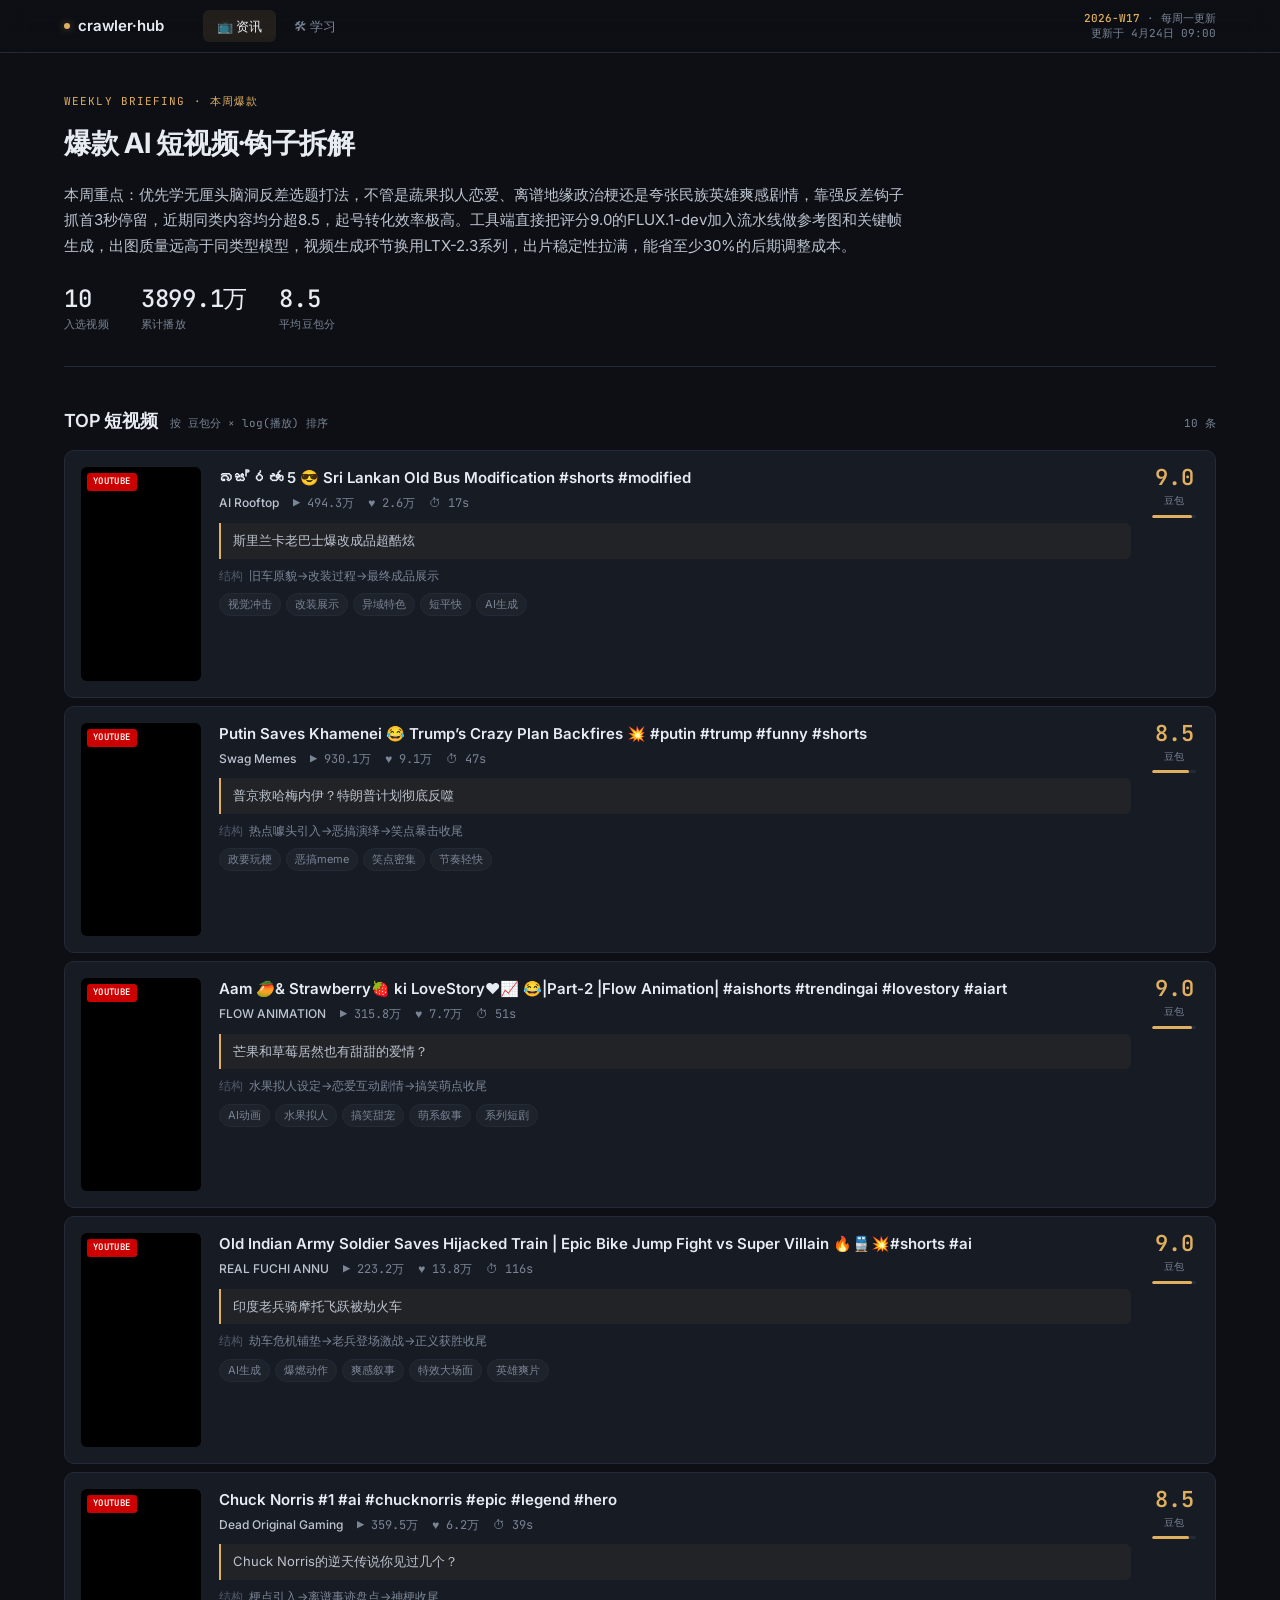
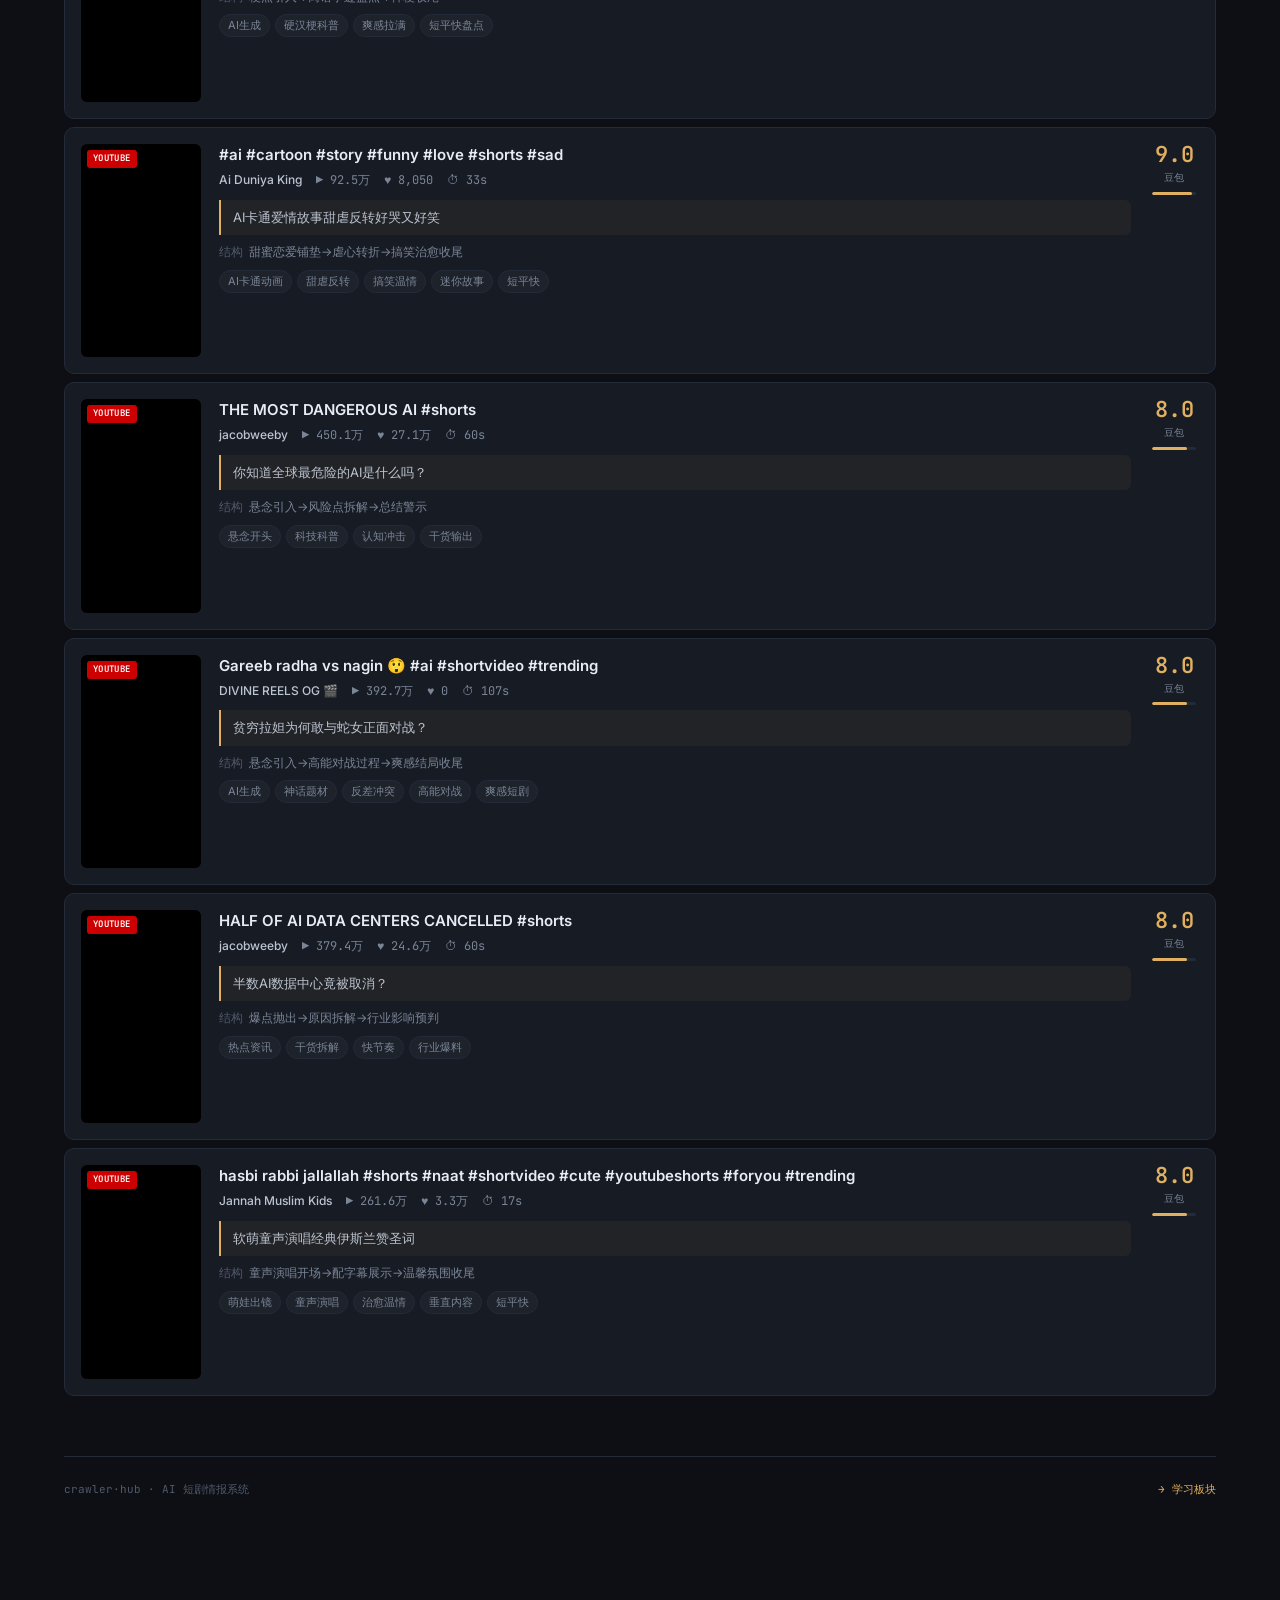
==== commit 4dd0de60: "design: refined functional dashboard - Linear/Vercel-like aesthetic, high info density, calm palette" ====
--- a/index.html
+++ b/index.html
@@ -4,13 +4,13 @@
   <meta charset="UTF-8" />
   <meta name="viewport" content="width=device-width, initial-scale=1.0" />
   <title>资讯 · AI 短剧情报</title>
-  <meta name="description" content="每周精选 AI 短视频爆款，豆包拆解钩子/节奏/风格" />
+  <meta name="description" content="每周精选 AI 短视频爆款 · 豆包拆解钩子/节奏/风格" />
   <link rel="stylesheet" href="app.css" />
 </head>
 <body>
   <nav class="nav">
     <div class="nav-inner">
-      <a href="index.html" class="brand">crawler<em>·</em>hub</a>
+      <a href="index.html" class="brand"><span class="dot"></span>crawler·hub</a>
       <div class="nav-tabs">
         <a href="index.html" class="active">📺 资讯</a>
         <a href="tools.html">🛠 学习</a>
@@ -24,8 +24,8 @@
 
   <main class="wrap">
     <section class="hero">
-      <div class="hero-label">Weekly Briefing · 情报简报</div>
-      <h1>本周 <em>爆款</em> 短视频<br />哪些 <em>钩子</em> 值得学</h1>
+      <div class="hero-label">Weekly Briefing · 本周爆款</div>
+      <h1>爆款 AI 短视频·钩子拆解</h1>
       <p class="hero-summary" id="summary">加载中…</p>
       <div class="hero-stats" id="hero-stats"></div>
     </section>
@@ -33,7 +33,8 @@
     <section>
       <div class="section-head">
         <h2>TOP 短视频</h2>
-        <span class="tag">Sorted by 豆包分 × log(播放)</span>
+        <span class="tag">按 豆包分 × log(播放) 排序</span>
+        <span class="count" id="v-count"></span>
       </div>
       <div id="videos" class="vlist"><div class="loading">loading…</div></div>
     </section>
@@ -46,16 +47,17 @@
 
   <script src="app.js"></script>
   <script>
-    function renderVideo(v, i) {
+    function renderVideo(v) {
       const plat = esc(v.platform || "");
+      const platLabel = plat.replace("_shorts", "");
       const cover = v.cover_url
-        ? `<a href="${esc(v.url)}" target="_blank" rel="noopener"><div class="cover" style="background-image:url('${esc(v.cover_url)}')"><span class="cover-badge ${plat}">${plat.replace("_shorts","")}</span></div></a>`
-        : `<div class="cover"><span class="cover-badge ${plat}">${plat.replace("_shorts","")}</span></div>`;
+        ? `<a href="${esc(v.url)}" target="_blank" rel="noopener" class="cover" style="background-image:url('${esc(v.cover_url)}')"><span class="cover-badge ${plat}">${platLabel}</span></a>`
+        : `<div class="cover"><span class="cover-badge ${plat}">${platLabel}</span></div>`;
       const tags = (v.style_tags || []).map(t => `<span class="chip">${esc(t)}</span>`).join("");
       const score = Number(v.score || 0);
       const scorePct = Math.min(100, score * 10);
+
       return `<article class="vcard reveal">
-        <div class="num">${String(i+1).padStart(2, "0")}</div>
         ${cover}
         <div class="vcard-body">
           <h3 class="vcard-title"><a href="${esc(v.url)}" target="_blank" rel="noopener">${esc(v.title || "(无标题)")}</a></h3>
@@ -65,11 +67,11 @@
             <span class="num-mono">♥ ${fmtNumber(v.likes)}</span>
             ${v.duration_sec ? `<span class="num-mono">⏱ ${v.duration_sec}s</span>` : ""}
           </div>
-          ${v.hook ? `<div class="vcard-hook">&ldquo;${esc(v.hook)}&rdquo;</div>` : ""}
+          ${v.hook ? `<div class="vcard-hook">${esc(v.hook)}</div>` : ""}
           ${v.structure ? `<div class="vcard-structure"><b>结构</b>${esc(v.structure)}</div>` : ""}
           ${tags ? `<div class="vcard-tags">${tags}</div>` : ""}
         </div>
-        <div class="score-badge">
+        <div class="score-box">
           <div class="score-n">${score.toFixed(1)}</div>
           <div class="score-l">豆包</div>
           <div class="score-bar"><span style="width:${scorePct}%"></span></div>
@@ -82,7 +84,9 @@
         const d = await loadData();
         setupNav(d.week, `更新于 ${fmtDate(d.generated_at)}`);
         const videos = d.videos || [];
+
         document.getElementById("summary").textContent = d.summary || "本周数据待生成。";
+        document.getElementById("v-count").textContent = `${videos.length} 条`;
 
         const totalPlays = videos.reduce((s, v) => s + (v.plays || 0), 0);
         const avgScore = videos.length ? (videos.reduce((s, v) => s + (v.score || 0), 0) / videos.length) : 0;
@@ -92,10 +96,9 @@
           <div class="hero-stat"><div class="hero-stat-n">${avgScore.toFixed(1)}</div><div class="hero-stat-l">平均豆包分</div></div>
         `;
 
-        const html = videos.length
-          ? videos.map((v, i) => renderVideo(v, i)).join("")
+        document.getElementById("videos").innerHTML = videos.length
+          ? videos.map(renderVideo).join("")
           : `<div class="empty">本周尚无视频数据</div>`;
-        document.getElementById("videos").innerHTML = html;
         observeReveal();
       } catch (e) {
         document.getElementById("summary").innerHTML =
--- a/app.css
+++ b/app.css
@@ -1,398 +1,412 @@
-/* crawler-hub · Editorial × Cinematic */
-
-@import url('https://api.fontshare.com/v2/css?f[]=satoshi@400,500,700&display=swap');
-@import url('https://fonts.googleapis.com/css2?family=Instrument+Serif:ital@0;1&family=JetBrains+Mono:wght@400;500&display=swap');
-@import url('https://fonts.googleapis.com/css2?family=Noto+Serif+SC:wght@400;600;700&display=swap');
-
-* { margin: 0; padding: 0; box-sizing: border-box; }
+/* crawler-hub · functional dashboard */
+
+@import url('https://fonts.googleapis.com/css2?family=Inter:wght@400;500;600;700&family=JetBrains+Mono:wght@400;500;600&display=swap');
+
+*, *::before, *::after { margin: 0; padding: 0; box-sizing: border-box; }
 
 :root {
-  --bg: #0c0a08;
-  --bg-grad: radial-gradient(ellipse 80% 50% at 50% -10%, #1a1410 0%, #0c0a08 60%);
-  --panel: #14110e;
-  --panel-hover: #1a1612;
-  --border: #2a241d;
-  --border-bright: #3d3428;
-  --text: #f5ede0;
-  --muted: #8a7e6c;
-  --dim: #524a3e;
-
-  --gold: #d4a853;
-  --gold-warm: #e8b866;
-  --orange: #ff8c42;
-  --red: #ff5a5a;
-
-  --serif: "Instrument Serif", "Noto Serif SC", "Songti SC", "STSong", serif;
-  --sans: "Satoshi", -apple-system, BlinkMacSystemFont, "PingFang SC", "Microsoft YaHei", sans-serif;
-  --mono: "JetBrains Mono", ui-monospace, monospace;
+  --bg: #0d0f14;
+  --bg-soft: #12151c;
+  --panel: #171b24;
+  --panel-hover: #1c212c;
+  --border: #232a38;
+  --border-hover: #334155;
+  --border-active: #4a5a75;
+
+  --text: #e7ecf3;
+  --text-soft: #bcc4d0;
+  --muted: #7a8596;
+  --dim: #505a6b;
+
+  --accent: #e0b060;
+  --accent-hover: #f0c070;
+  --blue: #5b9eff;
+  --green: #4ade80;
+  --red: #f87171;
+
+  --sans: "Inter", -apple-system, BlinkMacSystemFont, "PingFang SC", "Microsoft YaHei", sans-serif;
+  --mono: "JetBrains Mono", ui-monospace, "SFMono-Regular", monospace;
+
+  --radius: 10px;
+  --radius-sm: 6px;
 }
 
 html, body {
   background: var(--bg);
   color: var(--text);
   font-family: var(--sans);
-  font-size: 15px;
-  line-height: 1.6;
+  font-size: 14px;
+  line-height: 1.55;
   -webkit-font-smoothing: antialiased;
+  -moz-osx-font-smoothing: grayscale;
   min-height: 100vh;
 }
 
-body {
-  background: var(--bg-grad);
-  background-attachment: fixed;
-}
-
-a { color: var(--gold); text-decoration: none; transition: color 0.15s; }
-a:hover { color: var(--gold-warm); }
-
-/* ============== NAV ============== */
+a { color: var(--accent); text-decoration: none; transition: color 0.12s; }
+a:hover { color: var(--accent-hover); }
+
+/* ============ NAV ============ */
 
 .nav {
   position: sticky; top: 0; z-index: 100;
-  background: rgba(12, 10, 8, 0.7);
-  backdrop-filter: blur(16px) saturate(1.3);
-  -webkit-backdrop-filter: blur(16px) saturate(1.3);
+  background: rgba(13, 15, 20, 0.8);
+  backdrop-filter: blur(14px) saturate(1.3);
+  -webkit-backdrop-filter: blur(14px) saturate(1.3);
   border-bottom: 1px solid var(--border);
 }
 .nav-inner {
-  max-width: 1080px; margin: 0 auto;
-  padding: 14px 28px;
-  display: flex; align-items: center; justify-content: space-between;
-  gap: 20px;
+  max-width: 1200px; margin: 0 auto;
+  padding: 10px 24px;
+  display: flex; align-items: center; gap: 24px;
 }
 .brand {
-  font-family: var(--serif); font-size: 22px; letter-spacing: -0.01em;
+  font-size: 15px; font-weight: 600; letter-spacing: -0.01em;
+  color: var(--text);
   display: flex; align-items: center; gap: 8px;
+  white-space: nowrap;
 }
 .brand .dot {
-  width: 8px; height: 8px; border-radius: 50%;
-  background: var(--orange);
-  box-shadow: 0 0 14px rgba(255,140,66,0.6);
-}
-.brand em { font-style: italic; color: var(--gold); }
-
-.nav-tabs { display: flex; gap: 2px; }
+  width: 6px; height: 6px; border-radius: 50%;
+  background: var(--accent);
+  box-shadow: 0 0 8px rgba(224, 176, 96, 0.5);
+}
+
+.nav-tabs { display: flex; gap: 4px; margin-left: 16px; }
 .nav-tabs a {
-  padding: 8px 16px; font-size: 14px; font-weight: 500;
-  color: var(--muted); border-radius: 8px;
-  transition: all 0.2s;
-}
-.nav-tabs a:hover { color: var(--text); background: rgba(255,255,255,0.03); }
+  padding: 6px 14px;
+  font-size: 13px; font-weight: 500;
+  color: var(--muted);
+  border-radius: var(--radius-sm);
+  transition: all 0.15s;
+}
+.nav-tabs a:hover { color: var(--text-soft); background: rgba(255,255,255,0.03); }
 .nav-tabs a.active {
-  color: var(--text); background: rgba(212,168,83,0.08);
-  border: 1px solid rgba(212,168,83,0.2);
+  color: var(--text); background: rgba(224, 176, 96, 0.1);
 }
 
 .nav-meta {
-  font-family: var(--mono); font-size: 11px; color: var(--dim);
-  letter-spacing: 0.05em; text-transform: uppercase;
+  margin-left: auto;
+  font-family: var(--mono); font-size: 11px; color: var(--muted);
   text-align: right; line-height: 1.4;
-}
-.nav-meta b { color: var(--gold); font-weight: 500; }
-
-/* ============== LAYOUT ============== */
-
-.wrap { max-width: 1080px; margin: 0 auto; padding: 0 28px 100px; }
-
-/* ============== HERO ============== */
+  white-space: nowrap;
+}
+.nav-meta b { color: var(--accent); font-weight: 500; }
+
+/* ============ LAYOUT ============ */
+
+.wrap {
+  max-width: 1200px; margin: 0 auto;
+  padding: 40px 24px 80px;
+}
+
+/* ============ HERO ============ */
 
 .hero {
-  padding: 80px 0 60px;
+  padding-bottom: 32px;
+  margin-bottom: 36px;
   border-bottom: 1px solid var(--border);
-  margin-bottom: 48px;
 }
 .hero-label {
-  font-family: var(--mono); font-size: 11px; letter-spacing: 0.15em;
-  color: var(--orange); text-transform: uppercase;
-  margin-bottom: 16px;
-  display: flex; align-items: center; gap: 8px;
-}
-.hero-label::after {
-  content: ""; flex: 1; height: 1px; background: var(--border); max-width: 200px;
+  font-family: var(--mono); font-size: 11px; letter-spacing: 0.1em;
+  color: var(--accent); text-transform: uppercase;
+  margin-bottom: 12px;
 }
 .hero h1 {
-  font-family: var(--serif); font-weight: 400;
-  font-size: clamp(40px, 7vw, 72px); line-height: 1.05;
-  letter-spacing: -0.02em;
-  margin-bottom: 28px;
-}
-.hero h1 em {
-  font-style: italic; color: var(--gold);
-  font-feature-settings: "ss01";
+  font-size: 28px; font-weight: 700; letter-spacing: -0.02em;
+  margin-bottom: 16px; color: var(--text);
 }
 .hero-summary {
-  font-size: 17px; line-height: 1.75;
-  max-width: 720px; color: rgba(245,237,224,0.9);
-  font-weight: 400;
-}
+  font-size: 15px; line-height: 1.7;
+  max-width: 840px; color: var(--text-soft);
+}
+
 .hero-stats {
-  display: flex; gap: 36px; margin-top: 32px;
-  padding-top: 24px; border-top: 1px solid var(--border);
-}
-.hero-stat { display: flex; flex-direction: column; gap: 2px; }
+  display: flex; gap: 32px; margin-top: 28px;
+  flex-wrap: wrap;
+}
+.hero-stat {
+  display: flex; flex-direction: column; gap: 4px;
+}
 .hero-stat-n {
-  font-family: var(--serif); font-size: 32px; color: var(--gold);
-  line-height: 1;
+  font-family: var(--mono); font-weight: 500;
+  font-size: 24px; color: var(--text); line-height: 1.1;
+  letter-spacing: -0.01em;
 }
 .hero-stat-l {
-  font-family: var(--mono); font-size: 10px; letter-spacing: 0.1em;
-  text-transform: uppercase; color: var(--muted);
-  margin-top: 6px;
-}
-
-/* ============== SECTION HEADERS ============== */
+  font-size: 11px; color: var(--muted);
+  letter-spacing: 0.02em;
+}
+
+/* ============ SECTION HEADERS ============ */
 
 .section-head {
-  display: flex; align-items: baseline; gap: 16px;
-  margin: 64px 0 24px;
+  display: flex; align-items: baseline; gap: 12px;
+  margin: 40px 0 16px;
 }
 .section-head h2 {
-  font-family: var(--serif); font-weight: 400;
-  font-size: 32px; letter-spacing: -0.01em;
+  font-size: 18px; font-weight: 600; letter-spacing: -0.01em;
+  color: var(--text);
 }
 .section-head .tag {
   font-family: var(--mono); font-size: 11px; color: var(--muted);
-  letter-spacing: 0.1em; text-transform: uppercase;
-}
-
-/* ============== VIDEO CARDS ============== */
-
-.vlist { display: flex; flex-direction: column; gap: 20px; }
+}
+.section-head .count {
+  margin-left: auto;
+  font-family: var(--mono); font-size: 11px; color: var(--muted);
+}
+
+/* ============ VIDEO CARDS ============ */
+
+.vlist { display: flex; flex-direction: column; gap: 8px; }
 
 .vcard {
-  position: relative;
   background: var(--panel);
   border: 1px solid var(--border);
-  border-radius: 16px; padding: 24px;
-  display: grid; grid-template-columns: 180px 1fr auto; gap: 24px;
-  transition: all 0.25s cubic-bezier(0.4, 0, 0.2, 1);
+  border-radius: var(--radius);
+  padding: 16px;
+  display: grid;
+  grid-template-columns: 120px 1fr auto;
+  gap: 18px;
+  transition: border-color 0.15s, background 0.15s;
 }
 .vcard:hover {
   background: var(--panel-hover);
-  border-color: var(--border-bright);
-  transform: translateY(-2px);
-  box-shadow: 0 20px 40px rgba(0,0,0,0.3);
-}
-.vcard .num {
-  position: absolute; top: -14px; left: -8px;
-  font-family: var(--serif); font-style: italic;
-  font-size: 56px; color: var(--gold);
-  line-height: 1;
-  text-shadow: 0 4px 24px rgba(212,168,83,0.4);
-  z-index: 2; pointer-events: none;
-}
+  border-color: var(--border-hover);
+}
+
 .cover {
-  aspect-ratio: 9/16; background: #000; border-radius: 10px;
-  background-size: cover; background-position: center;
-  position: relative; overflow: hidden;
-  border: 1px solid var(--border);
+  aspect-ratio: 9/16;
+  background: #000;
+  border-radius: var(--radius-sm);
+  background-size: cover;
+  background-position: center;
+  position: relative;
+  overflow: hidden;
+  display: block;
 }
 .cover::after {
   content: ""; position: absolute; inset: 0;
-  background: linear-gradient(180deg, transparent 60%, rgba(0,0,0,0.6) 100%);
+  background: linear-gradient(180deg, transparent 70%, rgba(0,0,0,0.4) 100%);
+  pointer-events: none;
 }
 .cover-badge {
-  position: absolute; top: 8px; left: 8px;
-  font-family: var(--mono); font-size: 9px; font-weight: 500;
-  padding: 3px 8px; border-radius: 3px;
-  letter-spacing: 0.1em; text-transform: uppercase;
+  position: absolute; top: 6px; left: 6px;
+  font-family: var(--mono); font-size: 9px; font-weight: 600;
+  padding: 2px 6px; border-radius: 3px;
+  letter-spacing: 0.04em; text-transform: uppercase;
   z-index: 2;
 }
 .cover-badge.douyin { background: #ff1744; color: #fff; }
 .cover-badge.youtube_shorts { background: #cc0000; color: #fff; }
 .cover-badge.bilibili { background: #00a1d6; color: #fff; }
 
-.vcard-body { min-width: 0; padding-left: 24px; }
+.vcard-body { min-width: 0; }
 .vcard-title {
-  font-family: var(--serif); font-size: 22px;
-  line-height: 1.3; font-weight: 400;
+  font-size: 15px; font-weight: 600;
+  line-height: 1.4;
+  margin-bottom: 6px;
+  display: -webkit-box;
+  -webkit-line-clamp: 2;
+  -webkit-box-orient: vertical;
+  overflow: hidden;
+}
+.vcard-title a { color: var(--text); }
+.vcard-title a:hover { color: var(--accent); }
+
+.vcard-meta {
+  display: flex; gap: 14px; flex-wrap: wrap;
+  font-size: 12px; color: var(--muted);
   margin-bottom: 10px;
 }
-.vcard-title a { color: var(--text); }
-.vcard-title a:hover { color: var(--gold); }
-.vcard-meta {
-  display: flex; gap: 16px; flex-wrap: wrap;
-  font-size: 13px; color: var(--muted);
-  margin-bottom: 16px;
-}
-.vcard-meta .author { color: var(--text); font-weight: 500; }
-.vcard-meta .num-mono { font-family: var(--mono); font-size: 12px; }
+.vcard-meta .author {
+  color: var(--text-soft); font-weight: 500;
+}
+.vcard-meta .num-mono { font-family: var(--mono); }
 
 .vcard-hook {
-  padding: 12px 16px; margin-bottom: 12px;
-  background: linear-gradient(90deg, rgba(212,168,83,0.08) 0%, transparent 100%);
-  border-left: 2px solid var(--gold);
-  border-radius: 0 8px 8px 0;
-  font-family: var(--serif); font-style: italic; font-size: 16px;
-  line-height: 1.5; color: var(--text);
+  font-size: 13px; line-height: 1.5;
+  padding: 8px 12px;
+  background: rgba(224, 176, 96, 0.05);
+  border-left: 2px solid var(--accent);
+  border-radius: 0 var(--radius-sm) var(--radius-sm) 0;
+  color: var(--text-soft);
+  margin-bottom: 8px;
 }
 .vcard-structure {
-  font-size: 13px; color: var(--muted); margin-bottom: 12px;
+  font-size: 12px; color: var(--muted);
+  margin-bottom: 8px;
 }
 .vcard-structure b {
-  font-family: var(--mono); font-size: 10px;
-  letter-spacing: 0.1em; text-transform: uppercase;
-  color: var(--dim); margin-right: 8px;
-}
-.vcard-tags { display: flex; flex-wrap: wrap; gap: 6px; }
+  color: var(--dim); font-weight: 500;
+  margin-right: 6px;
+}
+
+.vcard-tags { display: flex; flex-wrap: wrap; gap: 5px; margin-top: 4px; }
 
 .chip {
-  display: inline-flex; align-items: center;
-  padding: 3px 10px; border-radius: 100px;
-  font-size: 11px; letter-spacing: 0.02em;
-  background: rgba(255,255,255,0.04);
+  display: inline-block;
+  padding: 2px 8px;
+  border-radius: 100px;
+  font-size: 11px;
+  background: rgba(255,255,255,0.03);
   border: 1px solid var(--border);
-  color: var(--muted); white-space: nowrap;
-}
-.chip.gold {
-  background: rgba(212,168,83,0.08);
-  border-color: rgba(212,168,83,0.25);
-  color: var(--gold);
-}
-
-.score-badge {
-  display: flex; flex-direction: column; align-items: center; gap: 4px;
-  min-width: 56px;
+  color: var(--muted);
+  white-space: nowrap;
+}
+
+.score-box {
+  display: flex; flex-direction: column; align-items: center;
+  gap: 4px; min-width: 50px;
 }
 .score-n {
-  font-family: var(--serif); font-size: 30px; font-weight: 400;
-  background: linear-gradient(135deg, var(--gold) 0%, var(--orange) 100%);
-  -webkit-background-clip: text; background-clip: text;
-  -webkit-text-fill-color: transparent;
-  line-height: 1; letter-spacing: -0.02em;
+  font-family: var(--mono); font-size: 22px; font-weight: 600;
+  color: var(--accent); line-height: 1;
 }
 .score-l {
-  font-family: var(--mono); font-size: 9px; letter-spacing: 0.1em;
-  text-transform: uppercase; color: var(--dim);
+  font-size: 10px; color: var(--muted);
+  letter-spacing: 0.05em;
 }
 .score-bar {
-  width: 48px; height: 3px; background: var(--border);
-  border-radius: 100px; overflow: hidden; margin-top: 4px;
+  width: 44px; height: 3px;
+  background: var(--border); border-radius: 100px;
+  overflow: hidden; margin-top: 2px;
 }
 .score-bar > span {
   display: block; height: 100%;
-  background: linear-gradient(90deg, var(--gold), var(--orange));
+  background: var(--accent);
   border-radius: 100px;
-}
-
-/* ============== TOOLS PAGE ============== */
-
-.stage-group {
-  margin-bottom: 48px;
-}
+  transition: width 0.5s ease;
+}
+
+/* ============ TOOLS ============ */
+
+.stage-group { margin-bottom: 32px; }
+
 .stage-head {
-  display: flex; align-items: center; gap: 14px;
-  margin-bottom: 20px; padding-bottom: 12px;
-  border-bottom: 1px dashed var(--border);
+  display: flex; align-items: center; gap: 12px;
+  margin-bottom: 14px;
+  padding-bottom: 10px;
+  border-bottom: 1px solid var(--border);
 }
 .stage-head h3 {
-  font-family: var(--serif); font-size: 26px; font-weight: 400;
+  font-size: 16px; font-weight: 600; color: var(--text);
   letter-spacing: -0.01em;
 }
 .stage-head .stage-tag {
-  font-family: var(--mono); font-size: 11px; letter-spacing: 0.1em;
-  text-transform: uppercase; color: var(--orange);
-  padding: 2px 8px; background: rgba(255,140,66,0.08);
-  border: 1px solid rgba(255,140,66,0.2); border-radius: 4px;
+  font-family: var(--mono); font-size: 10px;
+  color: var(--muted);
+  padding: 2px 6px; border-radius: 3px;
+  background: rgba(255,255,255,0.03);
+  border: 1px solid var(--border);
 }
 .stage-head .count {
   margin-left: auto;
-  font-family: var(--mono); font-size: 11px; color: var(--dim);
-  letter-spacing: 0.1em; text-transform: uppercase;
-}
-
-.tlist { display: grid; grid-template-columns: 1fr 1fr; gap: 14px; }
+  font-family: var(--mono); font-size: 11px; color: var(--muted);
+}
+
+.tlist {
+  display: grid;
+  grid-template-columns: repeat(auto-fill, minmax(320px, 1fr));
+  gap: 8px;
+}
+
 .tcard {
-  background: var(--panel); border: 1px solid var(--border);
-  border-radius: 12px; padding: 18px 20px;
-  transition: all 0.2s;
-  display: flex; flex-direction: column; gap: 8px;
+  background: var(--panel);
+  border: 1px solid var(--border);
+  border-radius: var(--radius);
+  padding: 14px 16px;
+  transition: all 0.15s;
+  display: flex; flex-direction: column; gap: 6px;
 }
 .tcard:hover {
   background: var(--panel-hover);
-  border-color: var(--border-bright);
-}
+  border-color: var(--border-hover);
+}
+
 .tcard-head {
-  display: flex; align-items: flex-start; justify-content: space-between; gap: 12px;
-}
+  display: flex; align-items: baseline; gap: 10px;
+}
+.tcard-source {
+  font-family: var(--mono); font-size: 10px; font-weight: 600;
+  padding: 2px 6px; border-radius: 3px;
+  letter-spacing: 0.03em; text-transform: uppercase;
+  white-space: nowrap;
+  align-self: center;
+}
+.tcard-source.huggingface { background: rgba(255, 204, 77, 0.15); color: #ffcc4d; }
+.tcard-source.bilibili { background: rgba(0, 161, 214, 0.15); color: #4db8d8; }
+.tcard-source.douyin { background: rgba(255, 23, 68, 0.15); color: #ff5070; }
+.tcard-source.youtube_shorts { background: rgba(204, 0, 0, 0.15); color: #ff5555; }
+
 .tcard-title {
-  font-family: var(--mono); font-size: 14px; font-weight: 500;
-  line-height: 1.35; flex: 1; min-width: 0;
+  font-family: var(--mono); font-size: 13px; font-weight: 500;
+  line-height: 1.3; flex: 1; min-width: 0;
   word-break: break-word;
 }
 .tcard-title a { color: var(--text); }
-.tcard-title a:hover { color: var(--gold); }
-.tcard-source {
-  display: inline-block; font-family: var(--mono); font-size: 9px;
-  letter-spacing: 0.1em; text-transform: uppercase;
-  padding: 2px 6px; border-radius: 3px;
-  margin-right: 6px; vertical-align: middle;
-}
-.tcard-source.huggingface { background: #ffcc4d; color: #000; }
-.tcard-source.bilibili { background: #00a1d6; color: #fff; }
+.tcard-title a:hover { color: var(--accent); }
 
 .tcard-score {
-  font-family: var(--serif); font-size: 20px;
-  background: linear-gradient(135deg, var(--gold), var(--orange));
-  -webkit-background-clip: text; background-clip: text;
-  -webkit-text-fill-color: transparent;
-  line-height: 1; white-space: nowrap;
-}
+  font-family: var(--mono); font-size: 16px; font-weight: 600;
+  color: var(--accent);
+  white-space: nowrap;
+  margin-left: auto;
+  align-self: center;
+}
+
 .tcard-meta {
   font-family: var(--mono); font-size: 11px; color: var(--muted);
-  letter-spacing: 0.03em;
 }
 .tcard-summary {
-  font-size: 13px; color: rgba(245,237,224,0.85); line-height: 1.55;
-}
-
-/* ============== REVEAL ANIMATION ============== */
+  font-size: 13px; color: var(--text-soft); line-height: 1.5;
+}
+
+/* ============ REVEAL ============ */
 
 .reveal {
-  opacity: 0; transform: translateY(12px);
-  transition: opacity 0.6s ease, transform 0.6s cubic-bezier(0.4, 0, 0.2, 1);
+  opacity: 0; transform: translateY(6px);
+  transition: opacity 0.4s ease, transform 0.4s ease;
 }
 .reveal.in { opacity: 1; transform: none; }
 
-/* ============== LOADING / EMPTY / ERROR ============== */
+/* ============ STATES ============ */
 
 .loading, .empty {
-  padding: 80px 20px; text-align: center;
-  color: var(--muted); font-family: var(--serif);
-  font-size: 20px; font-style: italic;
+  padding: 60px 20px; text-align: center;
+  color: var(--muted); font-size: 14px;
 }
 .error {
-  padding: 28px; border-radius: 12px;
-  background: rgba(255,90,90,0.06);
-  border: 1px solid rgba(255,90,90,0.2);
-  color: var(--red); font-size: 14px; line-height: 1.6;
-}
-
-/* ============== FOOTER ============== */
+  padding: 20px;
+  border-radius: var(--radius);
+  background: rgba(248, 113, 113, 0.08);
+  border: 1px solid rgba(248, 113, 113, 0.2);
+  color: var(--red); font-size: 13px; line-height: 1.6;
+}
+
+/* ============ FOOTER ============ */
 
 .footer {
-  margin-top: 80px; padding: 40px 0 20px;
+  margin-top: 60px; padding: 24px 0;
   border-top: 1px solid var(--border);
   display: flex; justify-content: space-between;
   font-family: var(--mono); font-size: 11px; color: var(--dim);
-  letter-spacing: 0.05em;
-}
-
-/* ============== RESPONSIVE ============== */
+}
+
+/* ============ MOBILE ============ */
 
 @media (max-width: 760px) {
-  .wrap { padding: 0 18px 60px; }
-  .nav-inner { padding: 12px 18px; }
-  .hero { padding: 48px 0 40px; }
-  .hero-stats { gap: 24px; flex-wrap: wrap; }
+  .wrap { padding: 24px 16px 60px; }
+  .nav-inner { padding: 10px 16px; gap: 12px; }
+  .nav-meta { display: none; }
+  .hero h1 { font-size: 22px; }
+  .hero-summary { font-size: 14px; }
+  .hero-stats { gap: 20px; }
   .vcard {
-    grid-template-columns: 100px 1fr;
-    padding: 18px; gap: 14px;
+    grid-template-columns: 80px 1fr;
+    gap: 12px; padding: 12px;
   }
-  .vcard .num { font-size: 42px; top: -8px; }
-  .vcard-body { padding-left: 0; }
-  .vcard-title { font-size: 18px; }
-  .vcard-hook { font-size: 14px; padding: 10px 12px; }
-  .score-badge { grid-column: 2; flex-direction: row; margin-top: 4px; }
+  .vcard-title { font-size: 14px; }
+  .score-box { grid-column: 2; flex-direction: row; align-items: center; margin-top: 4px; }
+  .score-box .score-bar { margin-top: 0; margin-left: 8px; }
   .tlist { grid-template-columns: 1fr; }
 }
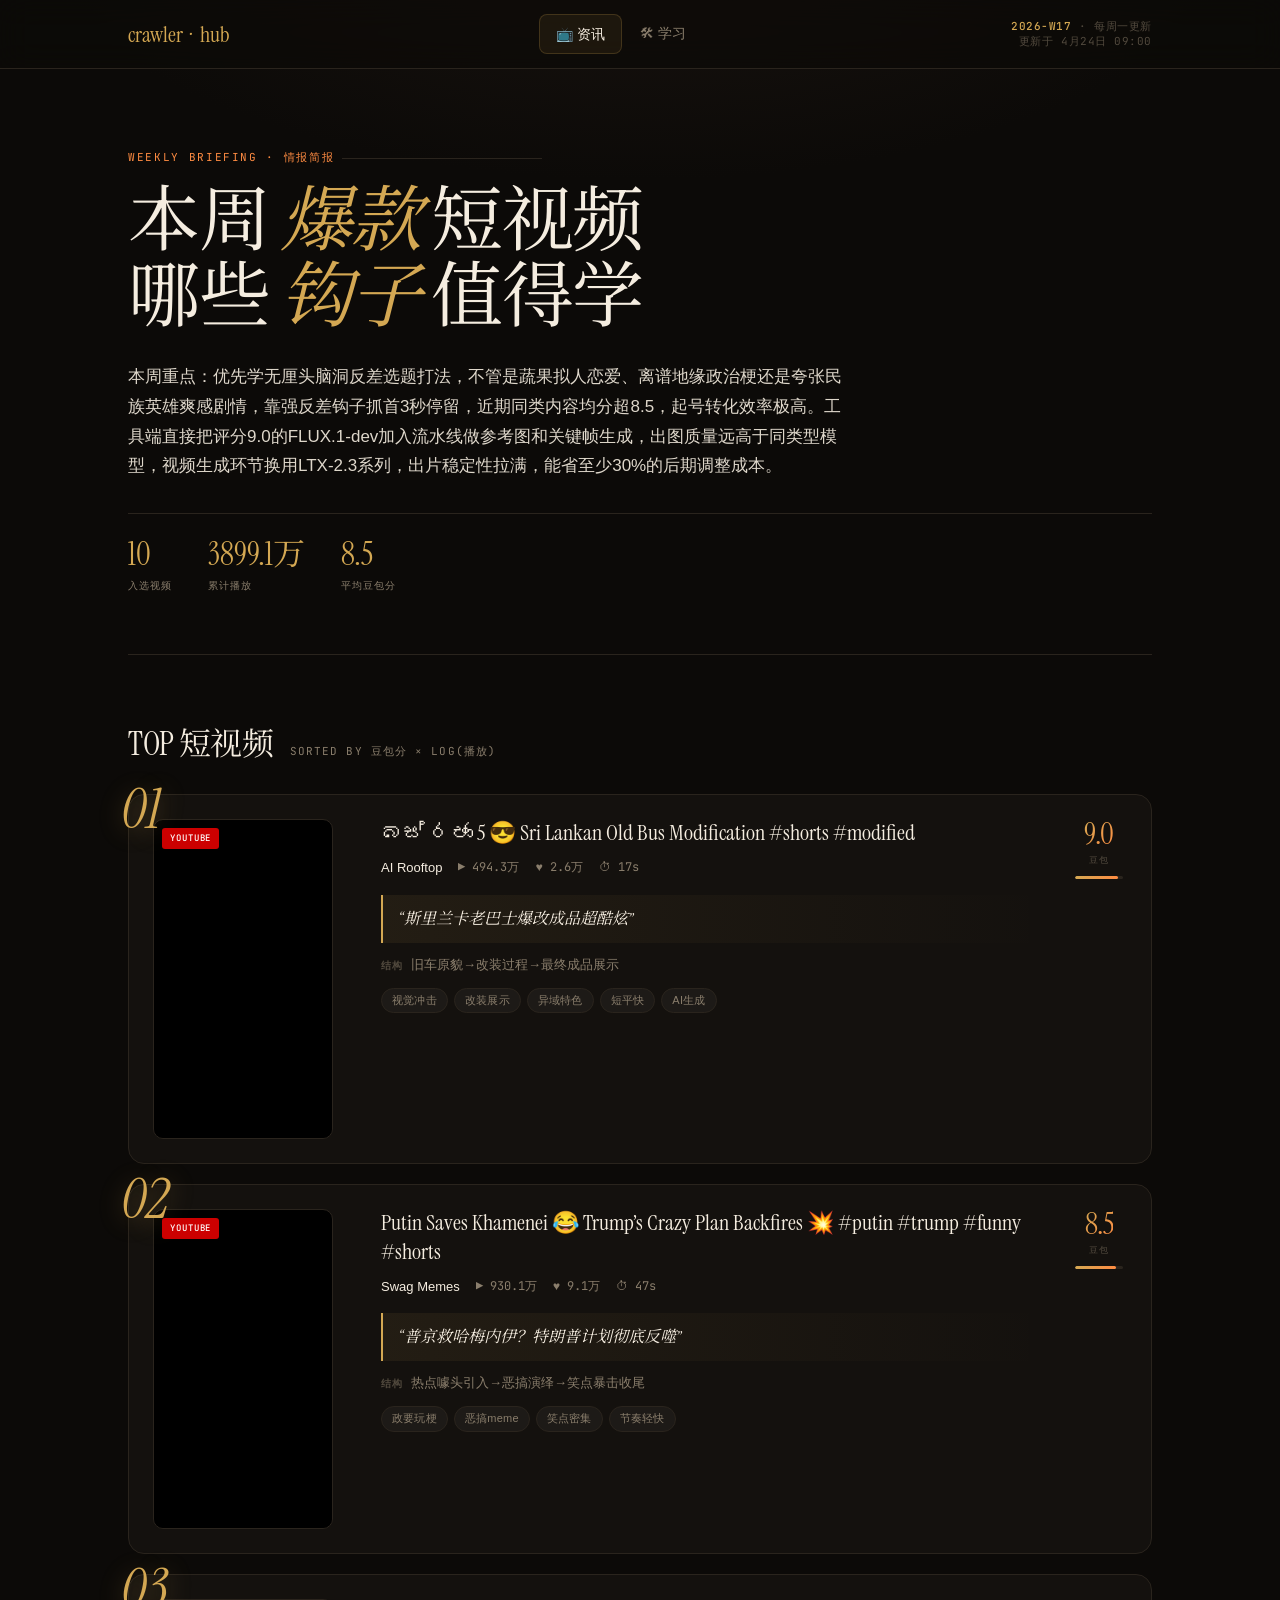
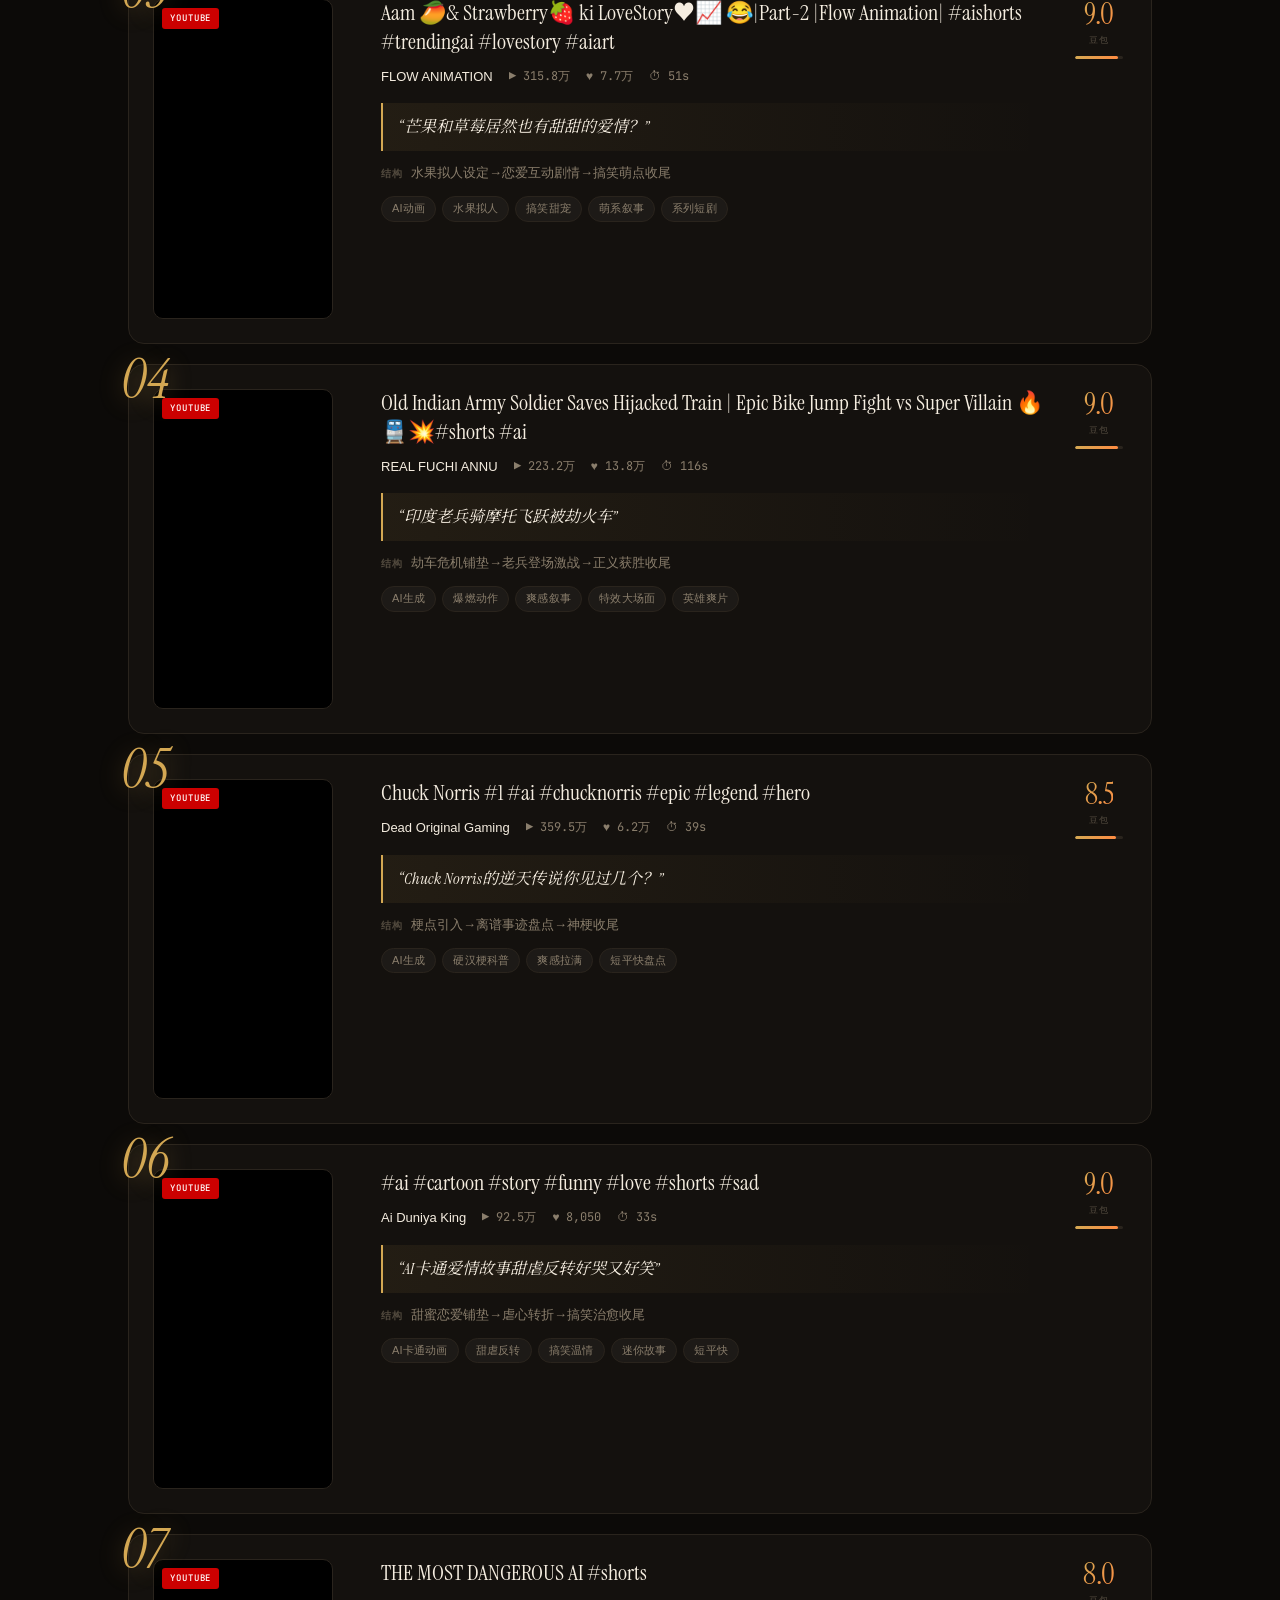
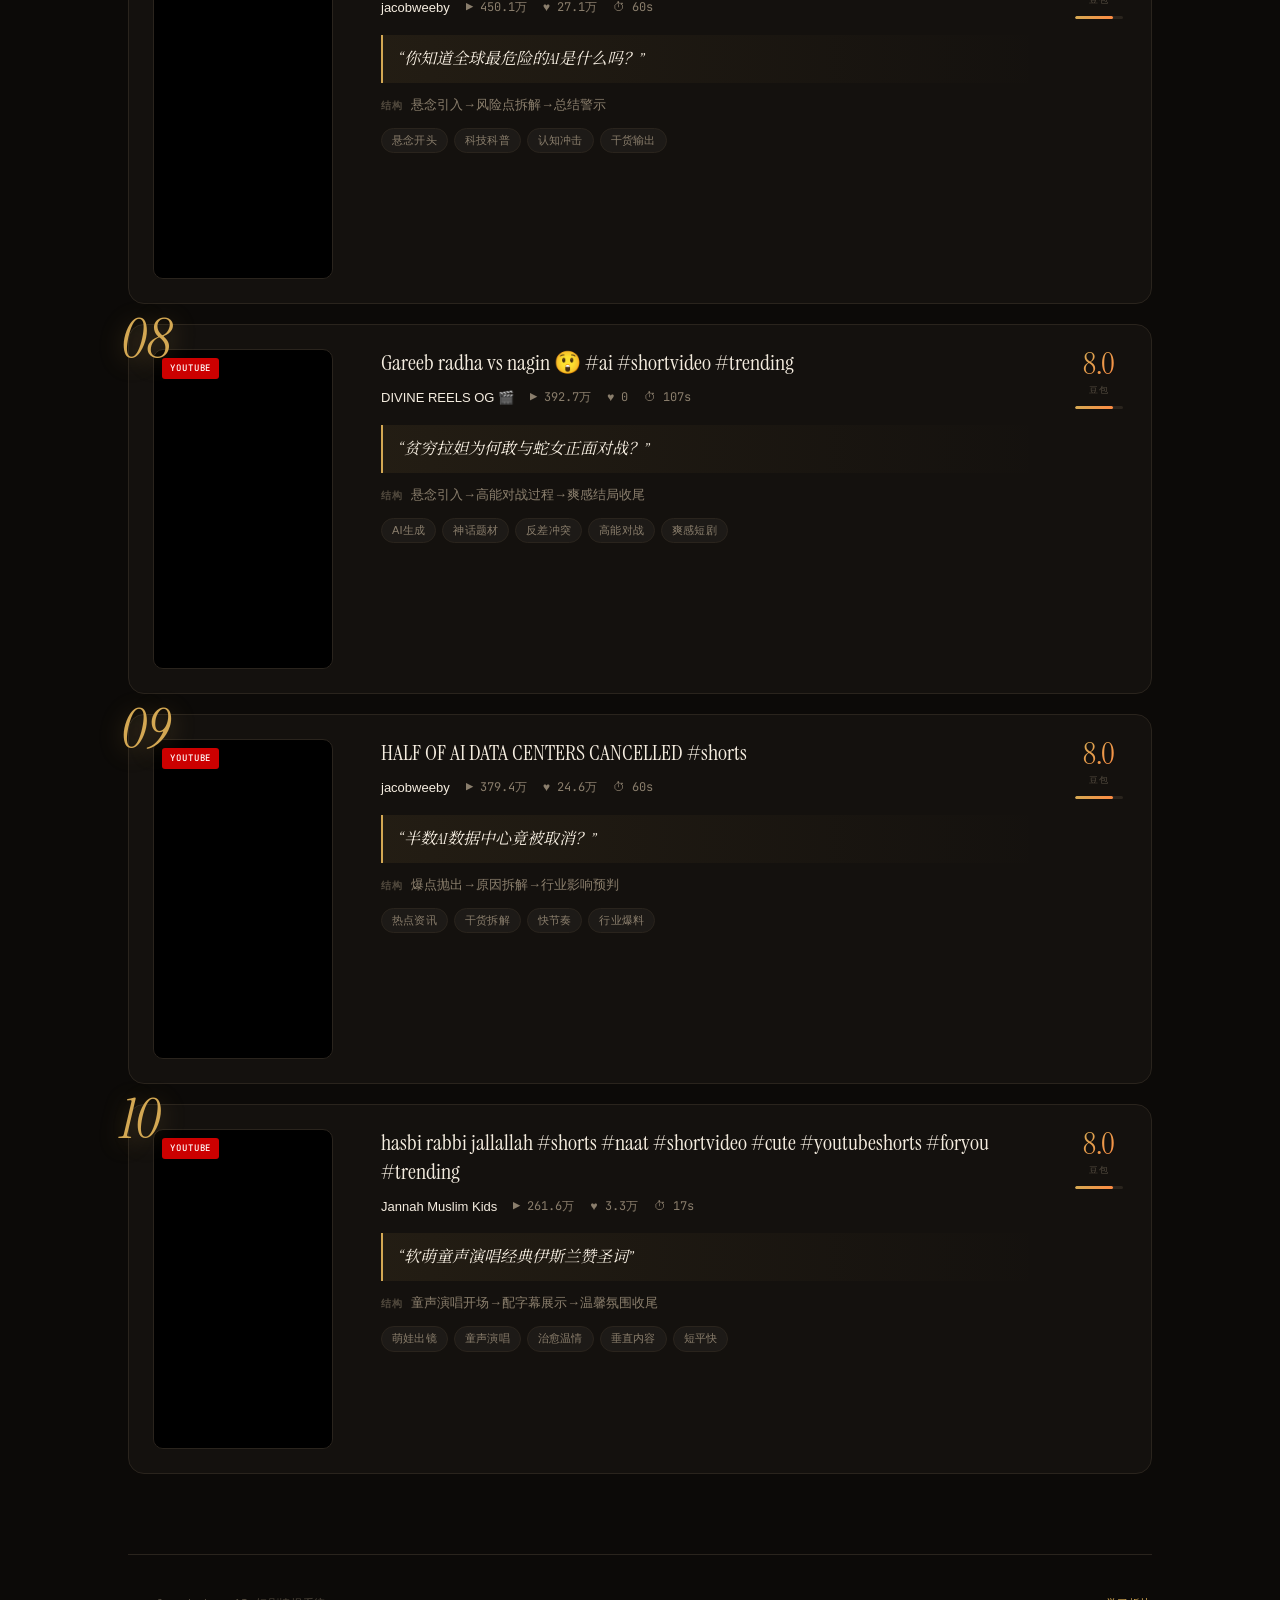
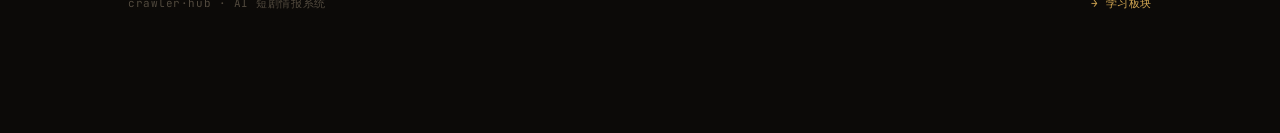
==== commit 2879ad87: "design: revert to V1 Editorial × Cinematic UI" ====
--- a/index.html
+++ b/index.html
@@ -4,13 +4,13 @@
   <meta charset="UTF-8" />
   <meta name="viewport" content="width=device-width, initial-scale=1.0" />
   <title>资讯 · AI 短剧情报</title>
-  <meta name="description" content="每周精选 AI 短视频爆款 · 豆包拆解钩子/节奏/风格" />
+  <meta name="description" content="每周精选 AI 短视频爆款，豆包拆解钩子/节奏/风格" />
   <link rel="stylesheet" href="app.css" />
 </head>
 <body>
   <nav class="nav">
     <div class="nav-inner">
-      <a href="index.html" class="brand"><span class="dot"></span>crawler·hub</a>
+      <a href="index.html" class="brand">crawler<em>·</em>hub</a>
       <div class="nav-tabs">
         <a href="index.html" class="active">📺 资讯</a>
         <a href="tools.html">🛠 学习</a>
@@ -24,8 +24,8 @@
 
   <main class="wrap">
     <section class="hero">
-      <div class="hero-label">Weekly Briefing · 本周爆款</div>
-      <h1>爆款 AI 短视频·钩子拆解</h1>
+      <div class="hero-label">Weekly Briefing · 情报简报</div>
+      <h1>本周 <em>爆款</em> 短视频<br />哪些 <em>钩子</em> 值得学</h1>
       <p class="hero-summary" id="summary">加载中…</p>
       <div class="hero-stats" id="hero-stats"></div>
     </section>
@@ -33,8 +33,7 @@
     <section>
       <div class="section-head">
         <h2>TOP 短视频</h2>
-        <span class="tag">按 豆包分 × log(播放) 排序</span>
-        <span class="count" id="v-count"></span>
+        <span class="tag">Sorted by 豆包分 × log(播放)</span>
       </div>
       <div id="videos" class="vlist"><div class="loading">loading…</div></div>
     </section>
@@ -47,17 +46,16 @@
 
   <script src="app.js"></script>
   <script>
-    function renderVideo(v) {
+    function renderVideo(v, i) {
       const plat = esc(v.platform || "");
-      const platLabel = plat.replace("_shorts", "");
       const cover = v.cover_url
-        ? `<a href="${esc(v.url)}" target="_blank" rel="noopener" class="cover" style="background-image:url('${esc(v.cover_url)}')"><span class="cover-badge ${plat}">${platLabel}</span></a>`
-        : `<div class="cover"><span class="cover-badge ${plat}">${platLabel}</span></div>`;
+        ? `<a href="${esc(v.url)}" target="_blank" rel="noopener"><div class="cover" style="background-image:url('${esc(v.cover_url)}')"><span class="cover-badge ${plat}">${plat.replace("_shorts","")}</span></div></a>`
+        : `<div class="cover"><span class="cover-badge ${plat}">${plat.replace("_shorts","")}</span></div>`;
       const tags = (v.style_tags || []).map(t => `<span class="chip">${esc(t)}</span>`).join("");
       const score = Number(v.score || 0);
       const scorePct = Math.min(100, score * 10);
-
       return `<article class="vcard reveal">
+        <div class="num">${String(i+1).padStart(2, "0")}</div>
         ${cover}
         <div class="vcard-body">
           <h3 class="vcard-title"><a href="${esc(v.url)}" target="_blank" rel="noopener">${esc(v.title || "(无标题)")}</a></h3>
@@ -67,11 +65,11 @@
             <span class="num-mono">♥ ${fmtNumber(v.likes)}</span>
             ${v.duration_sec ? `<span class="num-mono">⏱ ${v.duration_sec}s</span>` : ""}
           </div>
-          ${v.hook ? `<div class="vcard-hook">${esc(v.hook)}</div>` : ""}
+          ${v.hook ? `<div class="vcard-hook">&ldquo;${esc(v.hook)}&rdquo;</div>` : ""}
           ${v.structure ? `<div class="vcard-structure"><b>结构</b>${esc(v.structure)}</div>` : ""}
           ${tags ? `<div class="vcard-tags">${tags}</div>` : ""}
         </div>
-        <div class="score-box">
+        <div class="score-badge">
           <div class="score-n">${score.toFixed(1)}</div>
           <div class="score-l">豆包</div>
           <div class="score-bar"><span style="width:${scorePct}%"></span></div>
@@ -84,9 +82,7 @@
         const d = await loadData();
         setupNav(d.week, `更新于 ${fmtDate(d.generated_at)}`);
         const videos = d.videos || [];
-
         document.getElementById("summary").textContent = d.summary || "本周数据待生成。";
-        document.getElementById("v-count").textContent = `${videos.length} 条`;
 
         const totalPlays = videos.reduce((s, v) => s + (v.plays || 0), 0);
         const avgScore = videos.length ? (videos.reduce((s, v) => s + (v.score || 0), 0) / videos.length) : 0;
@@ -96,9 +92,10 @@
           <div class="hero-stat"><div class="hero-stat-n">${avgScore.toFixed(1)}</div><div class="hero-stat-l">平均豆包分</div></div>
         `;
 
-        document.getElementById("videos").innerHTML = videos.length
-          ? videos.map(renderVideo).join("")
+        const html = videos.length
+          ? videos.map((v, i) => renderVideo(v, i)).join("")
           : `<div class="empty">本周尚无视频数据</div>`;
+        document.getElementById("videos").innerHTML = html;
         observeReveal();
       } catch (e) {
         document.getElementById("summary").innerHTML =
--- a/app.css
+++ b/app.css
@@ -1,412 +1,398 @@
-/* crawler-hub · functional dashboard */
-
-@import url('https://fonts.googleapis.com/css2?family=Inter:wght@400;500;600;700&family=JetBrains+Mono:wght@400;500;600&display=swap');
-
-*, *::before, *::after { margin: 0; padding: 0; box-sizing: border-box; }
+/* crawler-hub · Editorial × Cinematic */
+
+@import url('https://api.fontshare.com/v2/css?f[]=satoshi@400,500,700&display=swap');
+@import url('https://fonts.googleapis.com/css2?family=Instrument+Serif:ital@0;1&family=JetBrains+Mono:wght@400;500&display=swap');
+@import url('https://fonts.googleapis.com/css2?family=Noto+Serif+SC:wght@400;600;700&display=swap');
+
+* { margin: 0; padding: 0; box-sizing: border-box; }
 
 :root {
-  --bg: #0d0f14;
-  --bg-soft: #12151c;
-  --panel: #171b24;
-  --panel-hover: #1c212c;
-  --border: #232a38;
-  --border-hover: #334155;
-  --border-active: #4a5a75;
-
-  --text: #e7ecf3;
-  --text-soft: #bcc4d0;
-  --muted: #7a8596;
-  --dim: #505a6b;
-
-  --accent: #e0b060;
-  --accent-hover: #f0c070;
-  --blue: #5b9eff;
-  --green: #4ade80;
-  --red: #f87171;
-
-  --sans: "Inter", -apple-system, BlinkMacSystemFont, "PingFang SC", "Microsoft YaHei", sans-serif;
-  --mono: "JetBrains Mono", ui-monospace, "SFMono-Regular", monospace;
-
-  --radius: 10px;
-  --radius-sm: 6px;
+  --bg: #0c0a08;
+  --bg-grad: radial-gradient(ellipse 80% 50% at 50% -10%, #1a1410 0%, #0c0a08 60%);
+  --panel: #14110e;
+  --panel-hover: #1a1612;
+  --border: #2a241d;
+  --border-bright: #3d3428;
+  --text: #f5ede0;
+  --muted: #8a7e6c;
+  --dim: #524a3e;
+
+  --gold: #d4a853;
+  --gold-warm: #e8b866;
+  --orange: #ff8c42;
+  --red: #ff5a5a;
+
+  --serif: "Instrument Serif", "Noto Serif SC", "Songti SC", "STSong", serif;
+  --sans: "Satoshi", -apple-system, BlinkMacSystemFont, "PingFang SC", "Microsoft YaHei", sans-serif;
+  --mono: "JetBrains Mono", ui-monospace, monospace;
 }
 
 html, body {
   background: var(--bg);
   color: var(--text);
   font-family: var(--sans);
-  font-size: 14px;
-  line-height: 1.55;
+  font-size: 15px;
+  line-height: 1.6;
   -webkit-font-smoothing: antialiased;
-  -moz-osx-font-smoothing: grayscale;
   min-height: 100vh;
 }
 
-a { color: var(--accent); text-decoration: none; transition: color 0.12s; }
-a:hover { color: var(--accent-hover); }
-
-/* ============ NAV ============ */
+body {
+  background: var(--bg-grad);
+  background-attachment: fixed;
+}
+
+a { color: var(--gold); text-decoration: none; transition: color 0.15s; }
+a:hover { color: var(--gold-warm); }
+
+/* ============== NAV ============== */
 
 .nav {
   position: sticky; top: 0; z-index: 100;
-  background: rgba(13, 15, 20, 0.8);
-  backdrop-filter: blur(14px) saturate(1.3);
-  -webkit-backdrop-filter: blur(14px) saturate(1.3);
+  background: rgba(12, 10, 8, 0.7);
+  backdrop-filter: blur(16px) saturate(1.3);
+  -webkit-backdrop-filter: blur(16px) saturate(1.3);
   border-bottom: 1px solid var(--border);
 }
 .nav-inner {
-  max-width: 1200px; margin: 0 auto;
-  padding: 10px 24px;
-  display: flex; align-items: center; gap: 24px;
+  max-width: 1080px; margin: 0 auto;
+  padding: 14px 28px;
+  display: flex; align-items: center; justify-content: space-between;
+  gap: 20px;
 }
 .brand {
-  font-size: 15px; font-weight: 600; letter-spacing: -0.01em;
-  color: var(--text);
+  font-family: var(--serif); font-size: 22px; letter-spacing: -0.01em;
   display: flex; align-items: center; gap: 8px;
-  white-space: nowrap;
 }
 .brand .dot {
-  width: 6px; height: 6px; border-radius: 50%;
-  background: var(--accent);
-  box-shadow: 0 0 8px rgba(224, 176, 96, 0.5);
-}
-
-.nav-tabs { display: flex; gap: 4px; margin-left: 16px; }
+  width: 8px; height: 8px; border-radius: 50%;
+  background: var(--orange);
+  box-shadow: 0 0 14px rgba(255,140,66,0.6);
+}
+.brand em { font-style: italic; color: var(--gold); }
+
+.nav-tabs { display: flex; gap: 2px; }
 .nav-tabs a {
-  padding: 6px 14px;
-  font-size: 13px; font-weight: 500;
-  color: var(--muted);
-  border-radius: var(--radius-sm);
-  transition: all 0.15s;
-}
-.nav-tabs a:hover { color: var(--text-soft); background: rgba(255,255,255,0.03); }
+  padding: 8px 16px; font-size: 14px; font-weight: 500;
+  color: var(--muted); border-radius: 8px;
+  transition: all 0.2s;
+}
+.nav-tabs a:hover { color: var(--text); background: rgba(255,255,255,0.03); }
 .nav-tabs a.active {
-  color: var(--text); background: rgba(224, 176, 96, 0.1);
+  color: var(--text); background: rgba(212,168,83,0.08);
+  border: 1px solid rgba(212,168,83,0.2);
 }
 
 .nav-meta {
-  margin-left: auto;
-  font-family: var(--mono); font-size: 11px; color: var(--muted);
+  font-family: var(--mono); font-size: 11px; color: var(--dim);
+  letter-spacing: 0.05em; text-transform: uppercase;
   text-align: right; line-height: 1.4;
-  white-space: nowrap;
-}
-.nav-meta b { color: var(--accent); font-weight: 500; }
-
-/* ============ LAYOUT ============ */
-
-.wrap {
-  max-width: 1200px; margin: 0 auto;
-  padding: 40px 24px 80px;
-}
-
-/* ============ HERO ============ */
+}
+.nav-meta b { color: var(--gold); font-weight: 500; }
+
+/* ============== LAYOUT ============== */
+
+.wrap { max-width: 1080px; margin: 0 auto; padding: 0 28px 100px; }
+
+/* ============== HERO ============== */
 
 .hero {
-  padding-bottom: 32px;
-  margin-bottom: 36px;
+  padding: 80px 0 60px;
   border-bottom: 1px solid var(--border);
+  margin-bottom: 48px;
 }
 .hero-label {
-  font-family: var(--mono); font-size: 11px; letter-spacing: 0.1em;
-  color: var(--accent); text-transform: uppercase;
-  margin-bottom: 12px;
+  font-family: var(--mono); font-size: 11px; letter-spacing: 0.15em;
+  color: var(--orange); text-transform: uppercase;
+  margin-bottom: 16px;
+  display: flex; align-items: center; gap: 8px;
+}
+.hero-label::after {
+  content: ""; flex: 1; height: 1px; background: var(--border); max-width: 200px;
 }
 .hero h1 {
-  font-size: 28px; font-weight: 700; letter-spacing: -0.02em;
-  margin-bottom: 16px; color: var(--text);
+  font-family: var(--serif); font-weight: 400;
+  font-size: clamp(40px, 7vw, 72px); line-height: 1.05;
+  letter-spacing: -0.02em;
+  margin-bottom: 28px;
+}
+.hero h1 em {
+  font-style: italic; color: var(--gold);
+  font-feature-settings: "ss01";
 }
 .hero-summary {
-  font-size: 15px; line-height: 1.7;
-  max-width: 840px; color: var(--text-soft);
-}
-
+  font-size: 17px; line-height: 1.75;
+  max-width: 720px; color: rgba(245,237,224,0.9);
+  font-weight: 400;
+}
 .hero-stats {
-  display: flex; gap: 32px; margin-top: 28px;
-  flex-wrap: wrap;
-}
-.hero-stat {
-  display: flex; flex-direction: column; gap: 4px;
-}
+  display: flex; gap: 36px; margin-top: 32px;
+  padding-top: 24px; border-top: 1px solid var(--border);
+}
+.hero-stat { display: flex; flex-direction: column; gap: 2px; }
 .hero-stat-n {
-  font-family: var(--mono); font-weight: 500;
-  font-size: 24px; color: var(--text); line-height: 1.1;
-  letter-spacing: -0.01em;
+  font-family: var(--serif); font-size: 32px; color: var(--gold);
+  line-height: 1;
 }
 .hero-stat-l {
-  font-size: 11px; color: var(--muted);
-  letter-spacing: 0.02em;
-}
-
-/* ============ SECTION HEADERS ============ */
+  font-family: var(--mono); font-size: 10px; letter-spacing: 0.1em;
+  text-transform: uppercase; color: var(--muted);
+  margin-top: 6px;
+}
+
+/* ============== SECTION HEADERS ============== */
 
 .section-head {
-  display: flex; align-items: baseline; gap: 12px;
-  margin: 40px 0 16px;
+  display: flex; align-items: baseline; gap: 16px;
+  margin: 64px 0 24px;
 }
 .section-head h2 {
-  font-size: 18px; font-weight: 600; letter-spacing: -0.01em;
-  color: var(--text);
+  font-family: var(--serif); font-weight: 400;
+  font-size: 32px; letter-spacing: -0.01em;
 }
 .section-head .tag {
   font-family: var(--mono); font-size: 11px; color: var(--muted);
-}
-.section-head .count {
-  margin-left: auto;
-  font-family: var(--mono); font-size: 11px; color: var(--muted);
-}
-
-/* ============ VIDEO CARDS ============ */
-
-.vlist { display: flex; flex-direction: column; gap: 8px; }
+  letter-spacing: 0.1em; text-transform: uppercase;
+}
+
+/* ============== VIDEO CARDS ============== */
+
+.vlist { display: flex; flex-direction: column; gap: 20px; }
 
 .vcard {
+  position: relative;
   background: var(--panel);
   border: 1px solid var(--border);
-  border-radius: var(--radius);
-  padding: 16px;
-  display: grid;
-  grid-template-columns: 120px 1fr auto;
-  gap: 18px;
-  transition: border-color 0.15s, background 0.15s;
+  border-radius: 16px; padding: 24px;
+  display: grid; grid-template-columns: 180px 1fr auto; gap: 24px;
+  transition: all 0.25s cubic-bezier(0.4, 0, 0.2, 1);
 }
 .vcard:hover {
   background: var(--panel-hover);
-  border-color: var(--border-hover);
-}
-
+  border-color: var(--border-bright);
+  transform: translateY(-2px);
+  box-shadow: 0 20px 40px rgba(0,0,0,0.3);
+}
+.vcard .num {
+  position: absolute; top: -14px; left: -8px;
+  font-family: var(--serif); font-style: italic;
+  font-size: 56px; color: var(--gold);
+  line-height: 1;
+  text-shadow: 0 4px 24px rgba(212,168,83,0.4);
+  z-index: 2; pointer-events: none;
+}
 .cover {
-  aspect-ratio: 9/16;
-  background: #000;
-  border-radius: var(--radius-sm);
-  background-size: cover;
-  background-position: center;
-  position: relative;
-  overflow: hidden;
-  display: block;
+  aspect-ratio: 9/16; background: #000; border-radius: 10px;
+  background-size: cover; background-position: center;
+  position: relative; overflow: hidden;
+  border: 1px solid var(--border);
 }
 .cover::after {
   content: ""; position: absolute; inset: 0;
-  background: linear-gradient(180deg, transparent 70%, rgba(0,0,0,0.4) 100%);
-  pointer-events: none;
+  background: linear-gradient(180deg, transparent 60%, rgba(0,0,0,0.6) 100%);
 }
 .cover-badge {
-  position: absolute; top: 6px; left: 6px;
-  font-family: var(--mono); font-size: 9px; font-weight: 600;
-  padding: 2px 6px; border-radius: 3px;
-  letter-spacing: 0.04em; text-transform: uppercase;
+  position: absolute; top: 8px; left: 8px;
+  font-family: var(--mono); font-size: 9px; font-weight: 500;
+  padding: 3px 8px; border-radius: 3px;
+  letter-spacing: 0.1em; text-transform: uppercase;
   z-index: 2;
 }
 .cover-badge.douyin { background: #ff1744; color: #fff; }
 .cover-badge.youtube_shorts { background: #cc0000; color: #fff; }
 .cover-badge.bilibili { background: #00a1d6; color: #fff; }
 
-.vcard-body { min-width: 0; }
+.vcard-body { min-width: 0; padding-left: 24px; }
 .vcard-title {
-  font-size: 15px; font-weight: 600;
-  line-height: 1.4;
-  margin-bottom: 6px;
-  display: -webkit-box;
-  -webkit-line-clamp: 2;
-  -webkit-box-orient: vertical;
-  overflow: hidden;
+  font-family: var(--serif); font-size: 22px;
+  line-height: 1.3; font-weight: 400;
+  margin-bottom: 10px;
 }
 .vcard-title a { color: var(--text); }
-.vcard-title a:hover { color: var(--accent); }
-
+.vcard-title a:hover { color: var(--gold); }
 .vcard-meta {
-  display: flex; gap: 14px; flex-wrap: wrap;
-  font-size: 12px; color: var(--muted);
-  margin-bottom: 10px;
-}
-.vcard-meta .author {
-  color: var(--text-soft); font-weight: 500;
-}
-.vcard-meta .num-mono { font-family: var(--mono); }
+  display: flex; gap: 16px; flex-wrap: wrap;
+  font-size: 13px; color: var(--muted);
+  margin-bottom: 16px;
+}
+.vcard-meta .author { color: var(--text); font-weight: 500; }
+.vcard-meta .num-mono { font-family: var(--mono); font-size: 12px; }
 
 .vcard-hook {
-  font-size: 13px; line-height: 1.5;
-  padding: 8px 12px;
-  background: rgba(224, 176, 96, 0.05);
-  border-left: 2px solid var(--accent);
-  border-radius: 0 var(--radius-sm) var(--radius-sm) 0;
-  color: var(--text-soft);
-  margin-bottom: 8px;
+  padding: 12px 16px; margin-bottom: 12px;
+  background: linear-gradient(90deg, rgba(212,168,83,0.08) 0%, transparent 100%);
+  border-left: 2px solid var(--gold);
+  border-radius: 0 8px 8px 0;
+  font-family: var(--serif); font-style: italic; font-size: 16px;
+  line-height: 1.5; color: var(--text);
 }
 .vcard-structure {
-  font-size: 12px; color: var(--muted);
-  margin-bottom: 8px;
+  font-size: 13px; color: var(--muted); margin-bottom: 12px;
 }
 .vcard-structure b {
-  color: var(--dim); font-weight: 500;
-  margin-right: 6px;
-}
-
-.vcard-tags { display: flex; flex-wrap: wrap; gap: 5px; margin-top: 4px; }
+  font-family: var(--mono); font-size: 10px;
+  letter-spacing: 0.1em; text-transform: uppercase;
+  color: var(--dim); margin-right: 8px;
+}
+.vcard-tags { display: flex; flex-wrap: wrap; gap: 6px; }
 
 .chip {
-  display: inline-block;
-  padding: 2px 8px;
-  border-radius: 100px;
-  font-size: 11px;
-  background: rgba(255,255,255,0.03);
+  display: inline-flex; align-items: center;
+  padding: 3px 10px; border-radius: 100px;
+  font-size: 11px; letter-spacing: 0.02em;
+  background: rgba(255,255,255,0.04);
   border: 1px solid var(--border);
-  color: var(--muted);
-  white-space: nowrap;
-}
-
-.score-box {
-  display: flex; flex-direction: column; align-items: center;
-  gap: 4px; min-width: 50px;
+  color: var(--muted); white-space: nowrap;
+}
+.chip.gold {
+  background: rgba(212,168,83,0.08);
+  border-color: rgba(212,168,83,0.25);
+  color: var(--gold);
+}
+
+.score-badge {
+  display: flex; flex-direction: column; align-items: center; gap: 4px;
+  min-width: 56px;
 }
 .score-n {
-  font-family: var(--mono); font-size: 22px; font-weight: 600;
-  color: var(--accent); line-height: 1;
+  font-family: var(--serif); font-size: 30px; font-weight: 400;
+  background: linear-gradient(135deg, var(--gold) 0%, var(--orange) 100%);
+  -webkit-background-clip: text; background-clip: text;
+  -webkit-text-fill-color: transparent;
+  line-height: 1; letter-spacing: -0.02em;
 }
 .score-l {
-  font-size: 10px; color: var(--muted);
-  letter-spacing: 0.05em;
+  font-family: var(--mono); font-size: 9px; letter-spacing: 0.1em;
+  text-transform: uppercase; color: var(--dim);
 }
 .score-bar {
-  width: 44px; height: 3px;
-  background: var(--border); border-radius: 100px;
-  overflow: hidden; margin-top: 2px;
+  width: 48px; height: 3px; background: var(--border);
+  border-radius: 100px; overflow: hidden; margin-top: 4px;
 }
 .score-bar > span {
   display: block; height: 100%;
-  background: var(--accent);
+  background: linear-gradient(90deg, var(--gold), var(--orange));
   border-radius: 100px;
-  transition: width 0.5s ease;
-}
-
-/* ============ TOOLS ============ */
-
-.stage-group { margin-bottom: 32px; }
-
+}
+
+/* ============== TOOLS PAGE ============== */
+
+.stage-group {
+  margin-bottom: 48px;
+}
 .stage-head {
-  display: flex; align-items: center; gap: 12px;
-  margin-bottom: 14px;
-  padding-bottom: 10px;
-  border-bottom: 1px solid var(--border);
+  display: flex; align-items: center; gap: 14px;
+  margin-bottom: 20px; padding-bottom: 12px;
+  border-bottom: 1px dashed var(--border);
 }
 .stage-head h3 {
-  font-size: 16px; font-weight: 600; color: var(--text);
+  font-family: var(--serif); font-size: 26px; font-weight: 400;
   letter-spacing: -0.01em;
 }
 .stage-head .stage-tag {
-  font-family: var(--mono); font-size: 10px;
-  color: var(--muted);
-  padding: 2px 6px; border-radius: 3px;
-  background: rgba(255,255,255,0.03);
-  border: 1px solid var(--border);
+  font-family: var(--mono); font-size: 11px; letter-spacing: 0.1em;
+  text-transform: uppercase; color: var(--orange);
+  padding: 2px 8px; background: rgba(255,140,66,0.08);
+  border: 1px solid rgba(255,140,66,0.2); border-radius: 4px;
 }
 .stage-head .count {
   margin-left: auto;
-  font-family: var(--mono); font-size: 11px; color: var(--muted);
-}
-
-.tlist {
-  display: grid;
-  grid-template-columns: repeat(auto-fill, minmax(320px, 1fr));
-  gap: 8px;
-}
-
+  font-family: var(--mono); font-size: 11px; color: var(--dim);
+  letter-spacing: 0.1em; text-transform: uppercase;
+}
+
+.tlist { display: grid; grid-template-columns: 1fr 1fr; gap: 14px; }
 .tcard {
-  background: var(--panel);
-  border: 1px solid var(--border);
-  border-radius: var(--radius);
-  padding: 14px 16px;
-  transition: all 0.15s;
-  display: flex; flex-direction: column; gap: 6px;
+  background: var(--panel); border: 1px solid var(--border);
+  border-radius: 12px; padding: 18px 20px;
+  transition: all 0.2s;
+  display: flex; flex-direction: column; gap: 8px;
 }
 .tcard:hover {
   background: var(--panel-hover);
-  border-color: var(--border-hover);
-}
-
+  border-color: var(--border-bright);
+}
 .tcard-head {
-  display: flex; align-items: baseline; gap: 10px;
-}
+  display: flex; align-items: flex-start; justify-content: space-between; gap: 12px;
+}
+.tcard-title {
+  font-family: var(--mono); font-size: 14px; font-weight: 500;
+  line-height: 1.35; flex: 1; min-width: 0;
+  word-break: break-word;
+}
+.tcard-title a { color: var(--text); }
+.tcard-title a:hover { color: var(--gold); }
 .tcard-source {
-  font-family: var(--mono); font-size: 10px; font-weight: 600;
+  display: inline-block; font-family: var(--mono); font-size: 9px;
+  letter-spacing: 0.1em; text-transform: uppercase;
   padding: 2px 6px; border-radius: 3px;
-  letter-spacing: 0.03em; text-transform: uppercase;
-  white-space: nowrap;
-  align-self: center;
-}
-.tcard-source.huggingface { background: rgba(255, 204, 77, 0.15); color: #ffcc4d; }
-.tcard-source.bilibili { background: rgba(0, 161, 214, 0.15); color: #4db8d8; }
-.tcard-source.douyin { background: rgba(255, 23, 68, 0.15); color: #ff5070; }
-.tcard-source.youtube_shorts { background: rgba(204, 0, 0, 0.15); color: #ff5555; }
-
-.tcard-title {
-  font-family: var(--mono); font-size: 13px; font-weight: 500;
-  line-height: 1.3; flex: 1; min-width: 0;
-  word-break: break-word;
-}
-.tcard-title a { color: var(--text); }
-.tcard-title a:hover { color: var(--accent); }
+  margin-right: 6px; vertical-align: middle;
+}
+.tcard-source.huggingface { background: #ffcc4d; color: #000; }
+.tcard-source.bilibili { background: #00a1d6; color: #fff; }
 
 .tcard-score {
-  font-family: var(--mono); font-size: 16px; font-weight: 600;
-  color: var(--accent);
-  white-space: nowrap;
-  margin-left: auto;
-  align-self: center;
-}
-
+  font-family: var(--serif); font-size: 20px;
+  background: linear-gradient(135deg, var(--gold), var(--orange));
+  -webkit-background-clip: text; background-clip: text;
+  -webkit-text-fill-color: transparent;
+  line-height: 1; white-space: nowrap;
+}
 .tcard-meta {
   font-family: var(--mono); font-size: 11px; color: var(--muted);
+  letter-spacing: 0.03em;
 }
 .tcard-summary {
-  font-size: 13px; color: var(--text-soft); line-height: 1.5;
-}
-
-/* ============ REVEAL ============ */
+  font-size: 13px; color: rgba(245,237,224,0.85); line-height: 1.55;
+}
+
+/* ============== REVEAL ANIMATION ============== */
 
 .reveal {
-  opacity: 0; transform: translateY(6px);
-  transition: opacity 0.4s ease, transform 0.4s ease;
+  opacity: 0; transform: translateY(12px);
+  transition: opacity 0.6s ease, transform 0.6s cubic-bezier(0.4, 0, 0.2, 1);
 }
 .reveal.in { opacity: 1; transform: none; }
 
-/* ============ STATES ============ */
+/* ============== LOADING / EMPTY / ERROR ============== */
 
 .loading, .empty {
-  padding: 60px 20px; text-align: center;
-  color: var(--muted); font-size: 14px;
+  padding: 80px 20px; text-align: center;
+  color: var(--muted); font-family: var(--serif);
+  font-size: 20px; font-style: italic;
 }
 .error {
-  padding: 20px;
-  border-radius: var(--radius);
-  background: rgba(248, 113, 113, 0.08);
-  border: 1px solid rgba(248, 113, 113, 0.2);
-  color: var(--red); font-size: 13px; line-height: 1.6;
-}
-
-/* ============ FOOTER ============ */
+  padding: 28px; border-radius: 12px;
+  background: rgba(255,90,90,0.06);
+  border: 1px solid rgba(255,90,90,0.2);
+  color: var(--red); font-size: 14px; line-height: 1.6;
+}
+
+/* ============== FOOTER ============== */
 
 .footer {
-  margin-top: 60px; padding: 24px 0;
+  margin-top: 80px; padding: 40px 0 20px;
   border-top: 1px solid var(--border);
   display: flex; justify-content: space-between;
   font-family: var(--mono); font-size: 11px; color: var(--dim);
-}
-
-/* ============ MOBILE ============ */
+  letter-spacing: 0.05em;
+}
+
+/* ============== RESPONSIVE ============== */
 
 @media (max-width: 760px) {
-  .wrap { padding: 24px 16px 60px; }
-  .nav-inner { padding: 10px 16px; gap: 12px; }
-  .nav-meta { display: none; }
-  .hero h1 { font-size: 22px; }
-  .hero-summary { font-size: 14px; }
-  .hero-stats { gap: 20px; }
+  .wrap { padding: 0 18px 60px; }
+  .nav-inner { padding: 12px 18px; }
+  .hero { padding: 48px 0 40px; }
+  .hero-stats { gap: 24px; flex-wrap: wrap; }
   .vcard {
-    grid-template-columns: 80px 1fr;
-    gap: 12px; padding: 12px;
+    grid-template-columns: 100px 1fr;
+    padding: 18px; gap: 14px;
   }
-  .vcard-title { font-size: 14px; }
-  .score-box { grid-column: 2; flex-direction: row; align-items: center; margin-top: 4px; }
-  .score-box .score-bar { margin-top: 0; margin-left: 8px; }
+  .vcard .num { font-size: 42px; top: -8px; }
+  .vcard-body { padding-left: 0; }
+  .vcard-title { font-size: 18px; }
+  .vcard-hook { font-size: 14px; padding: 10px 12px; }
+  .score-badge { grid-column: 2; flex-direction: row; margin-top: 4px; }
   .tlist { grid-template-columns: 1fr; }
 }
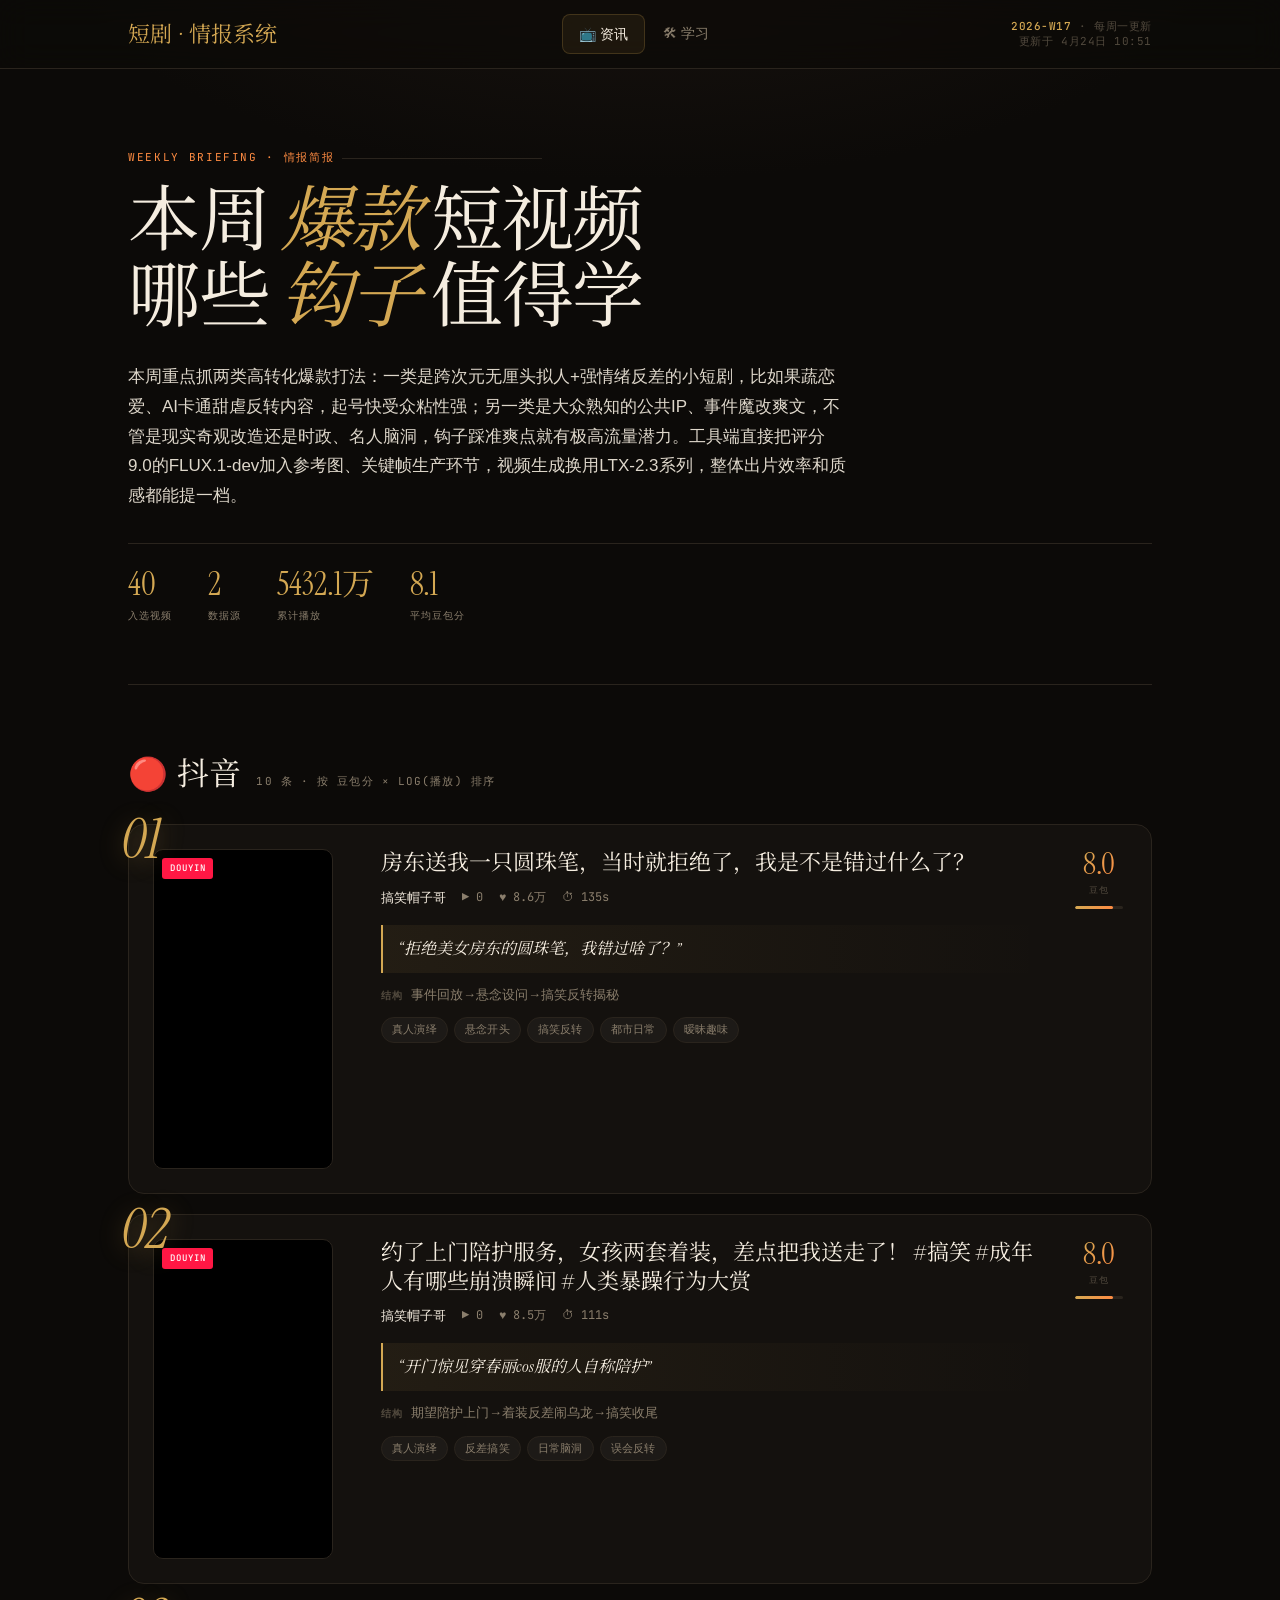
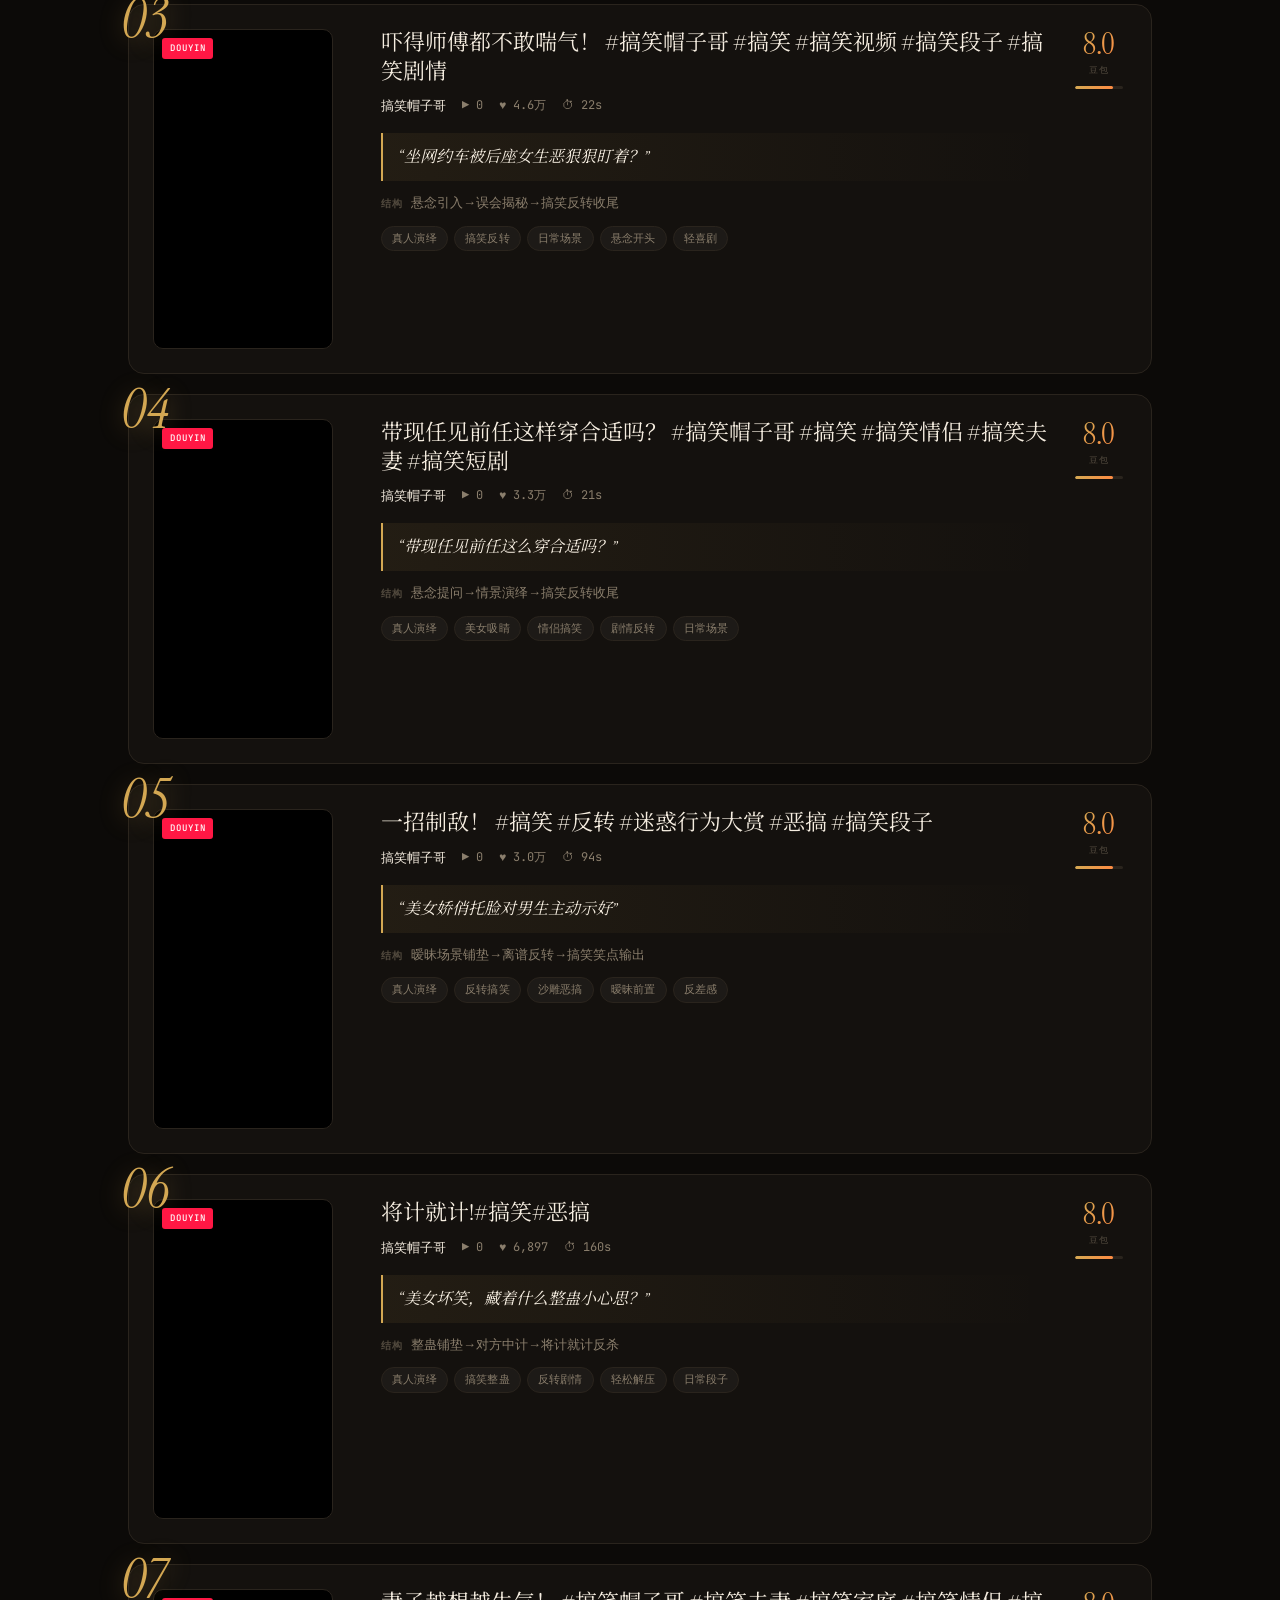
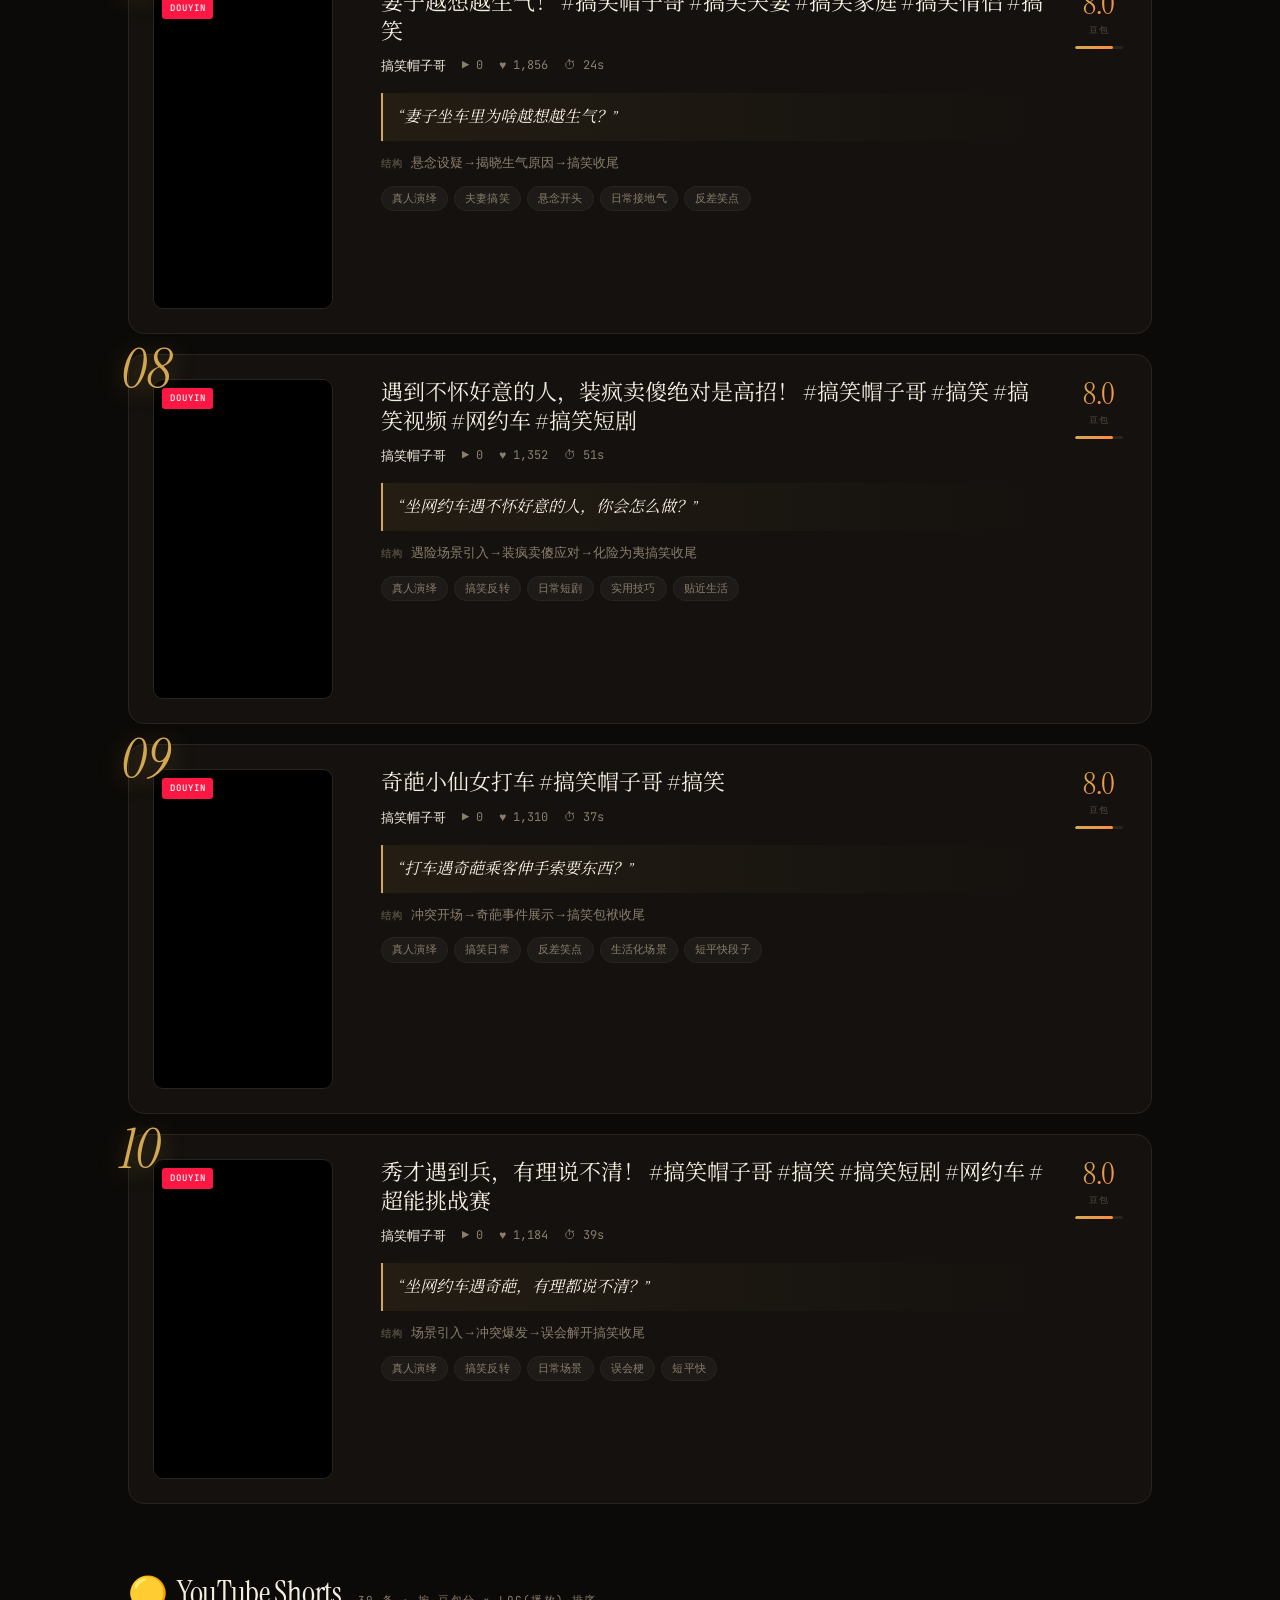
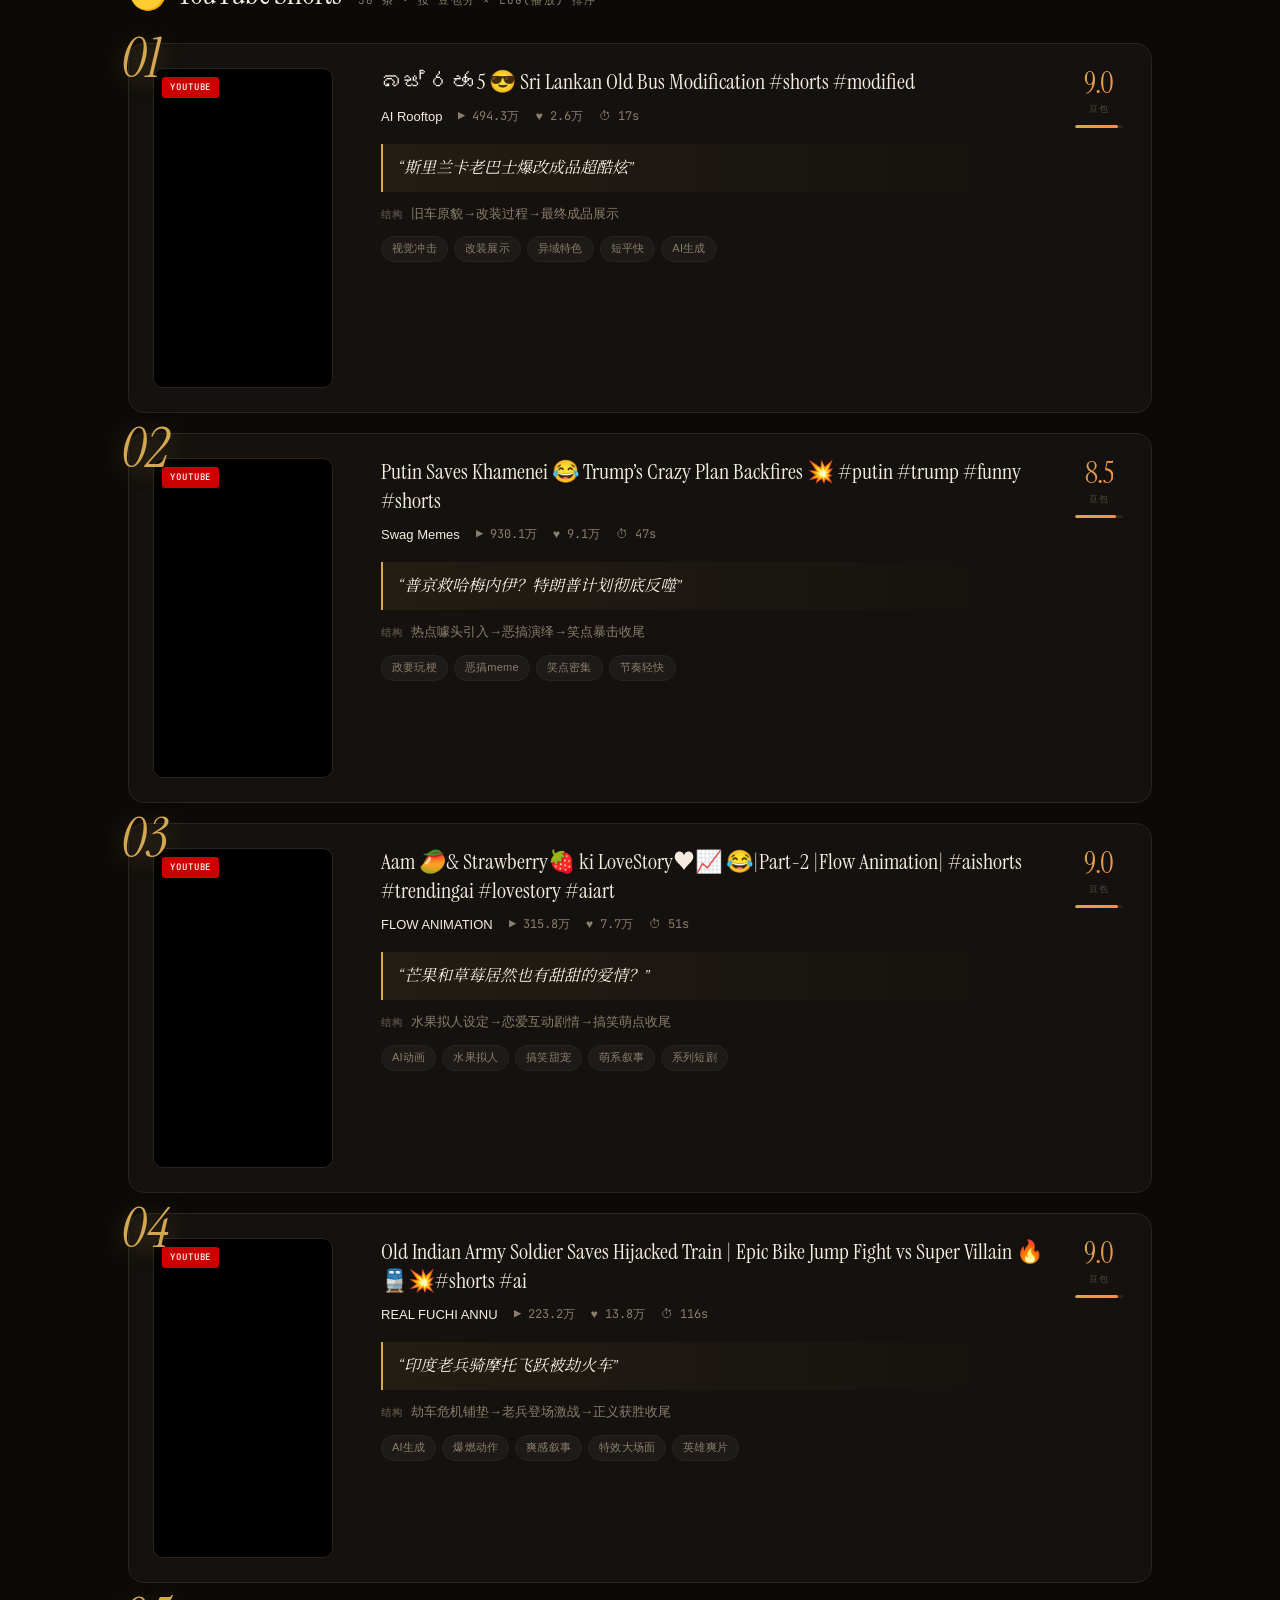
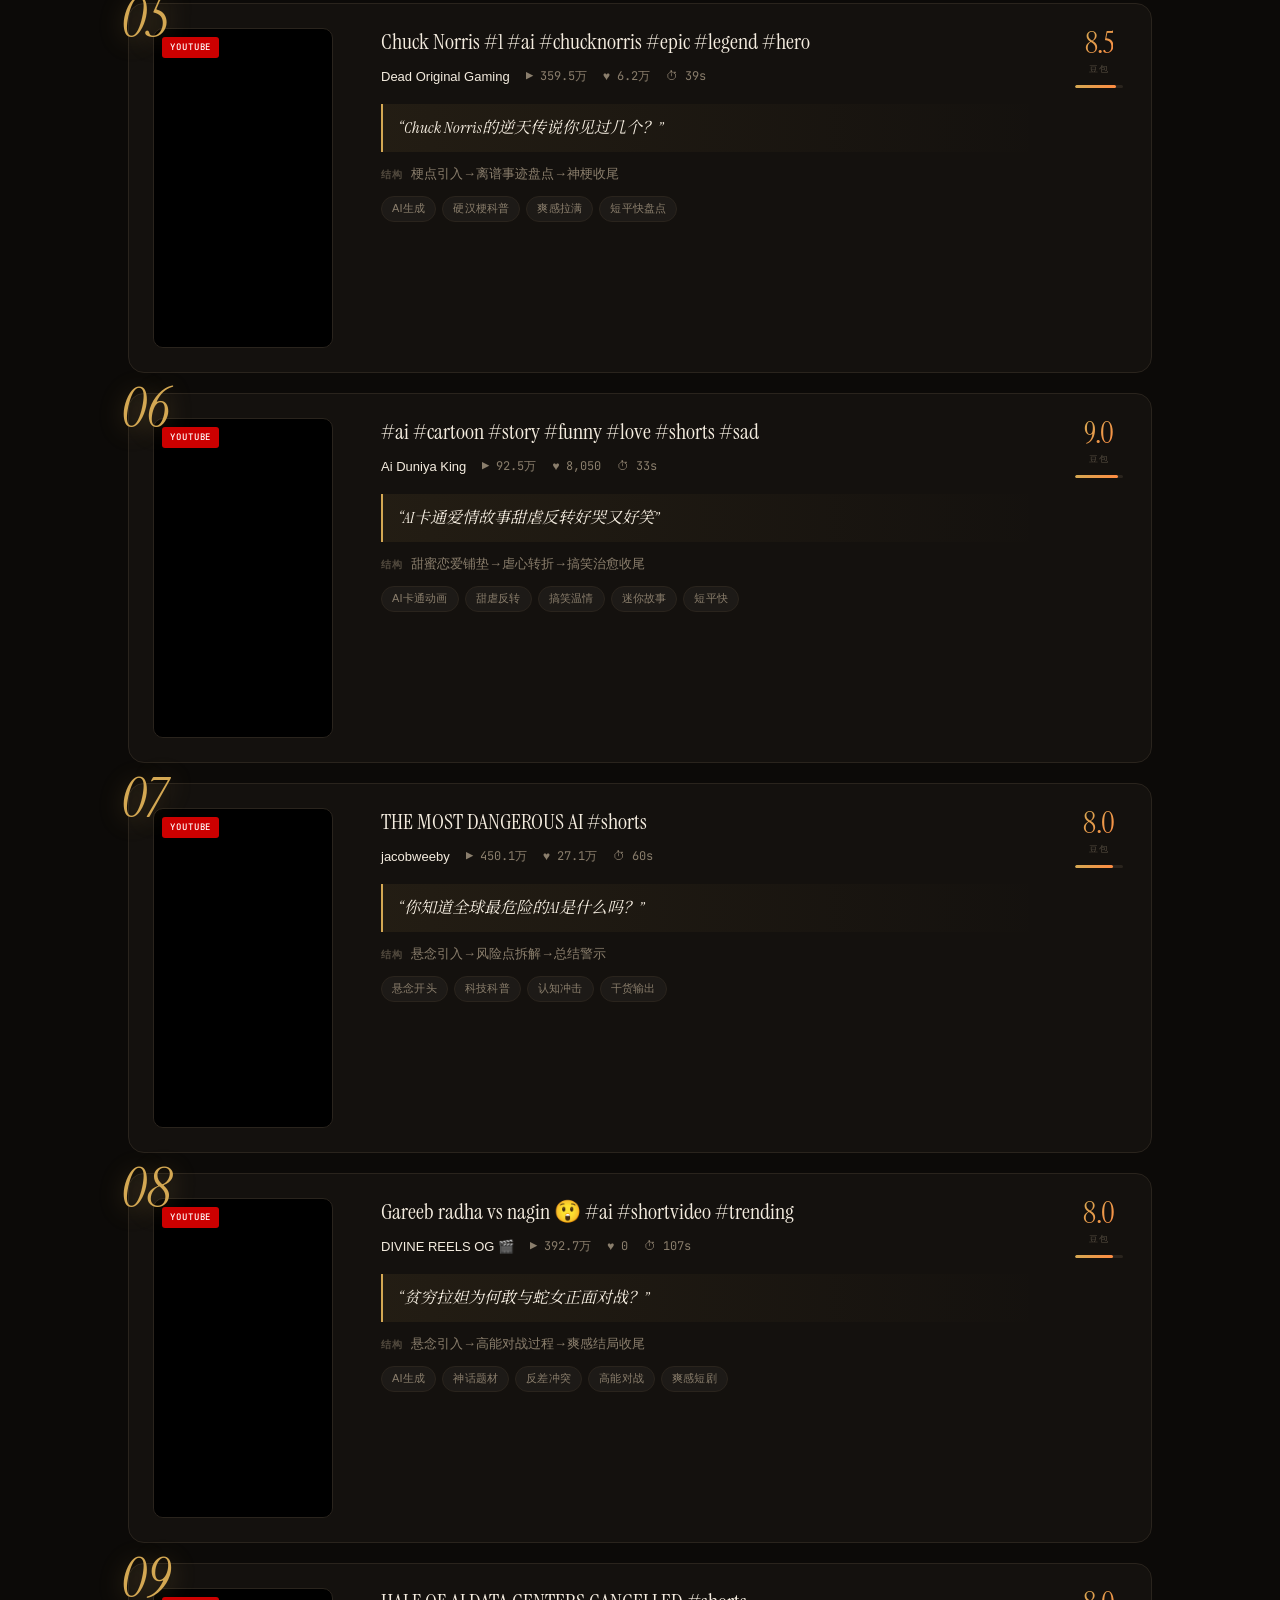
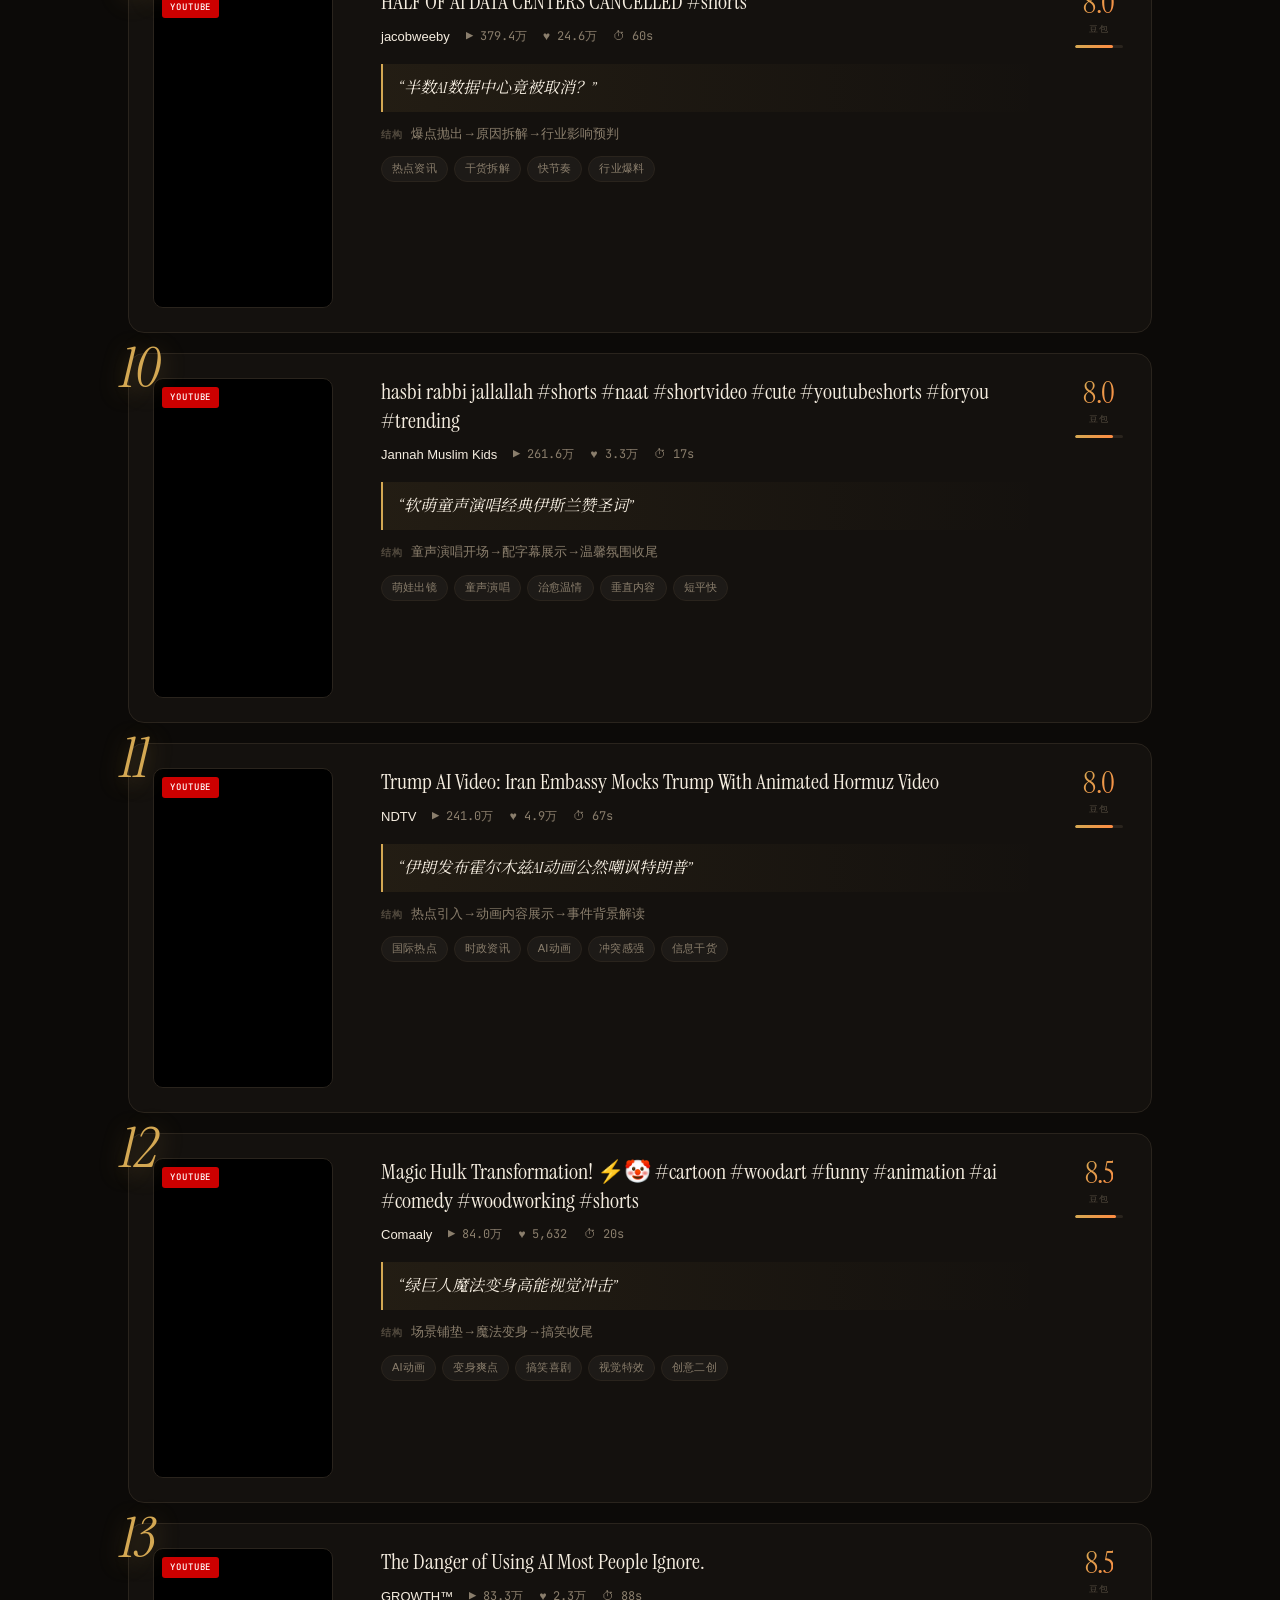
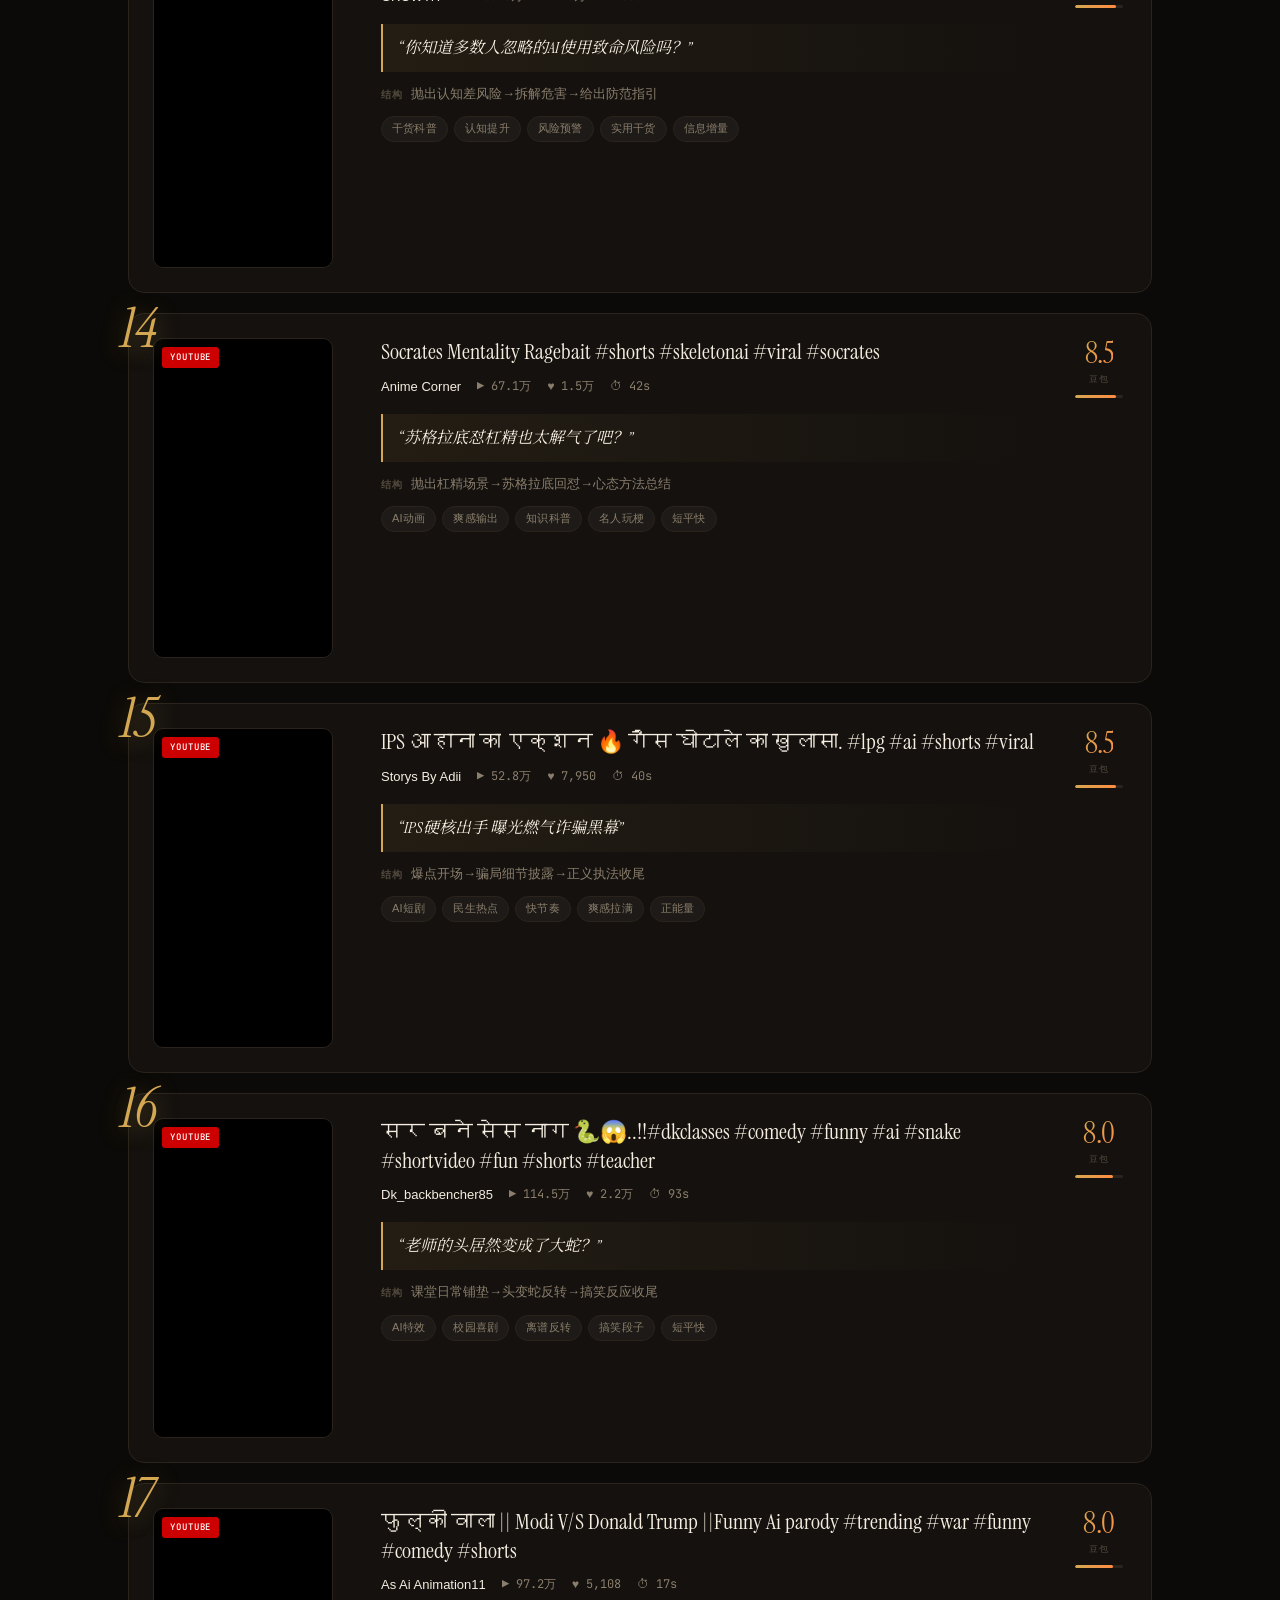
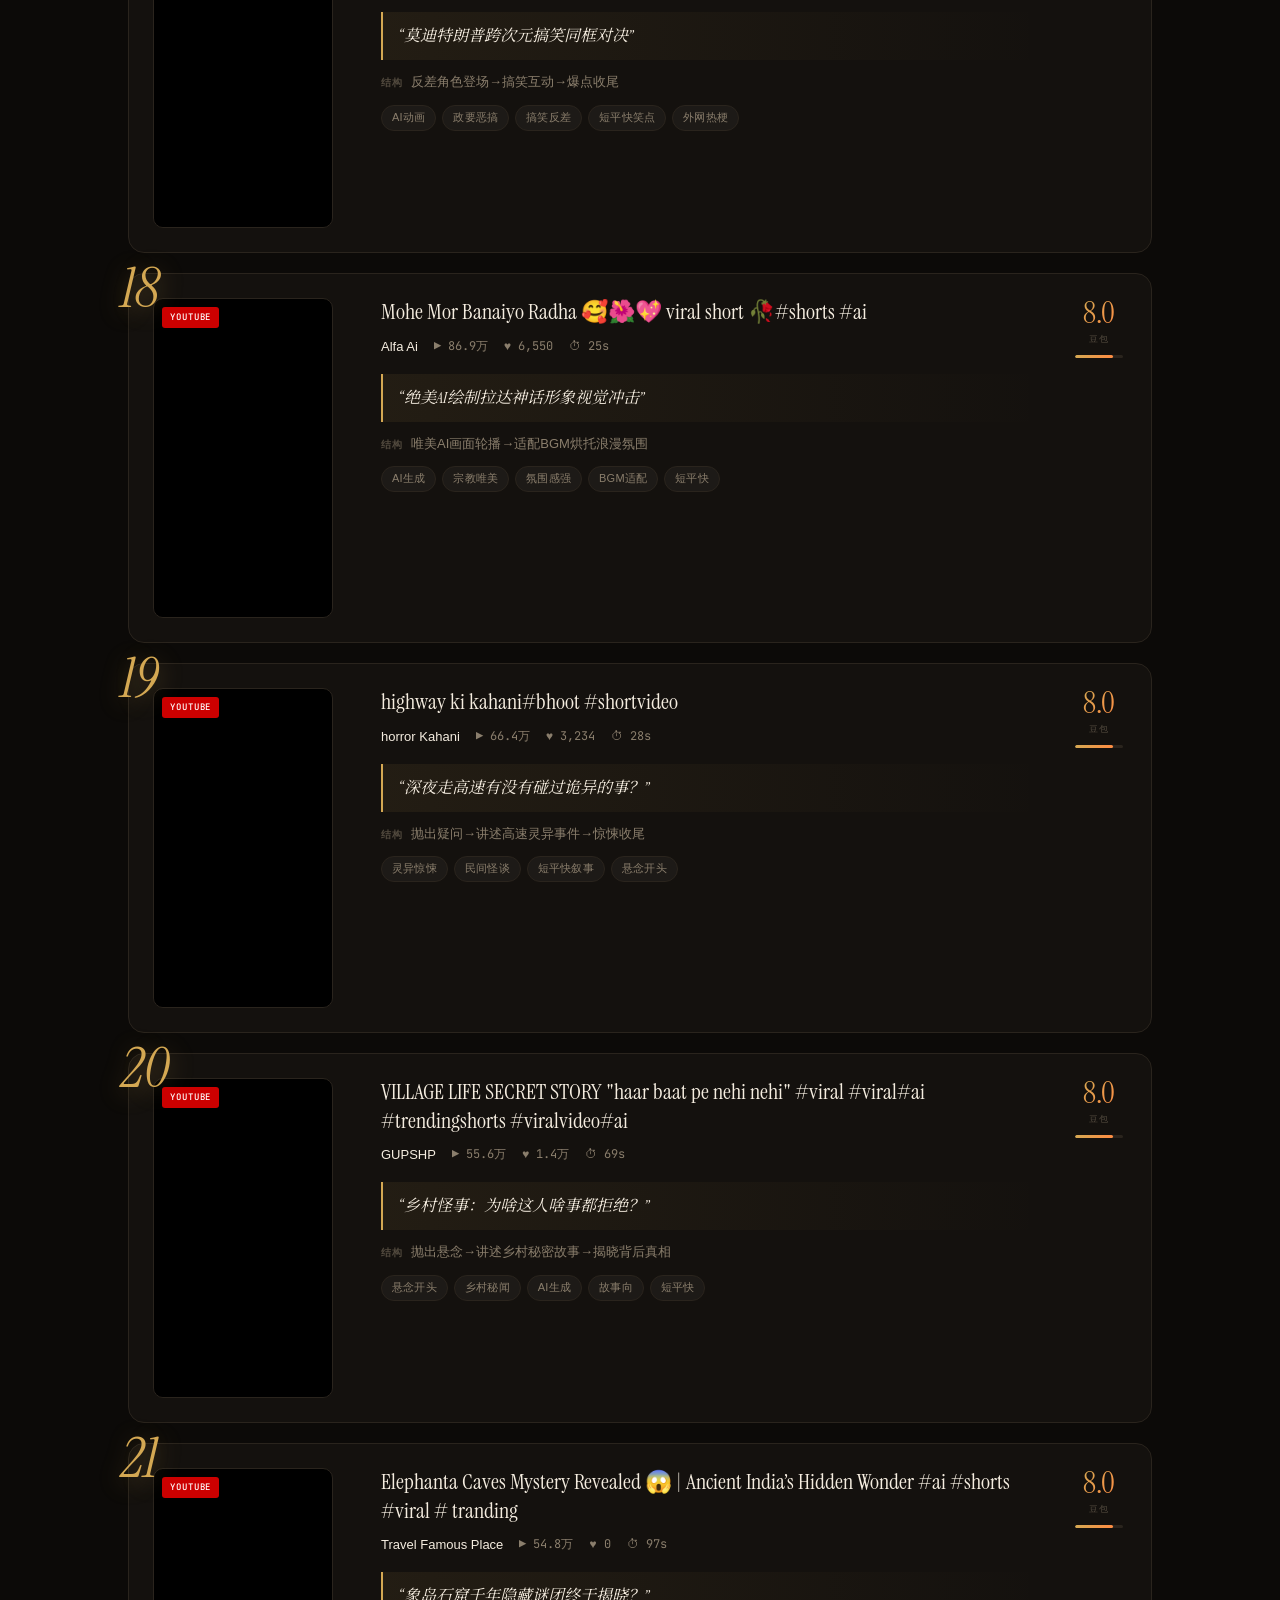
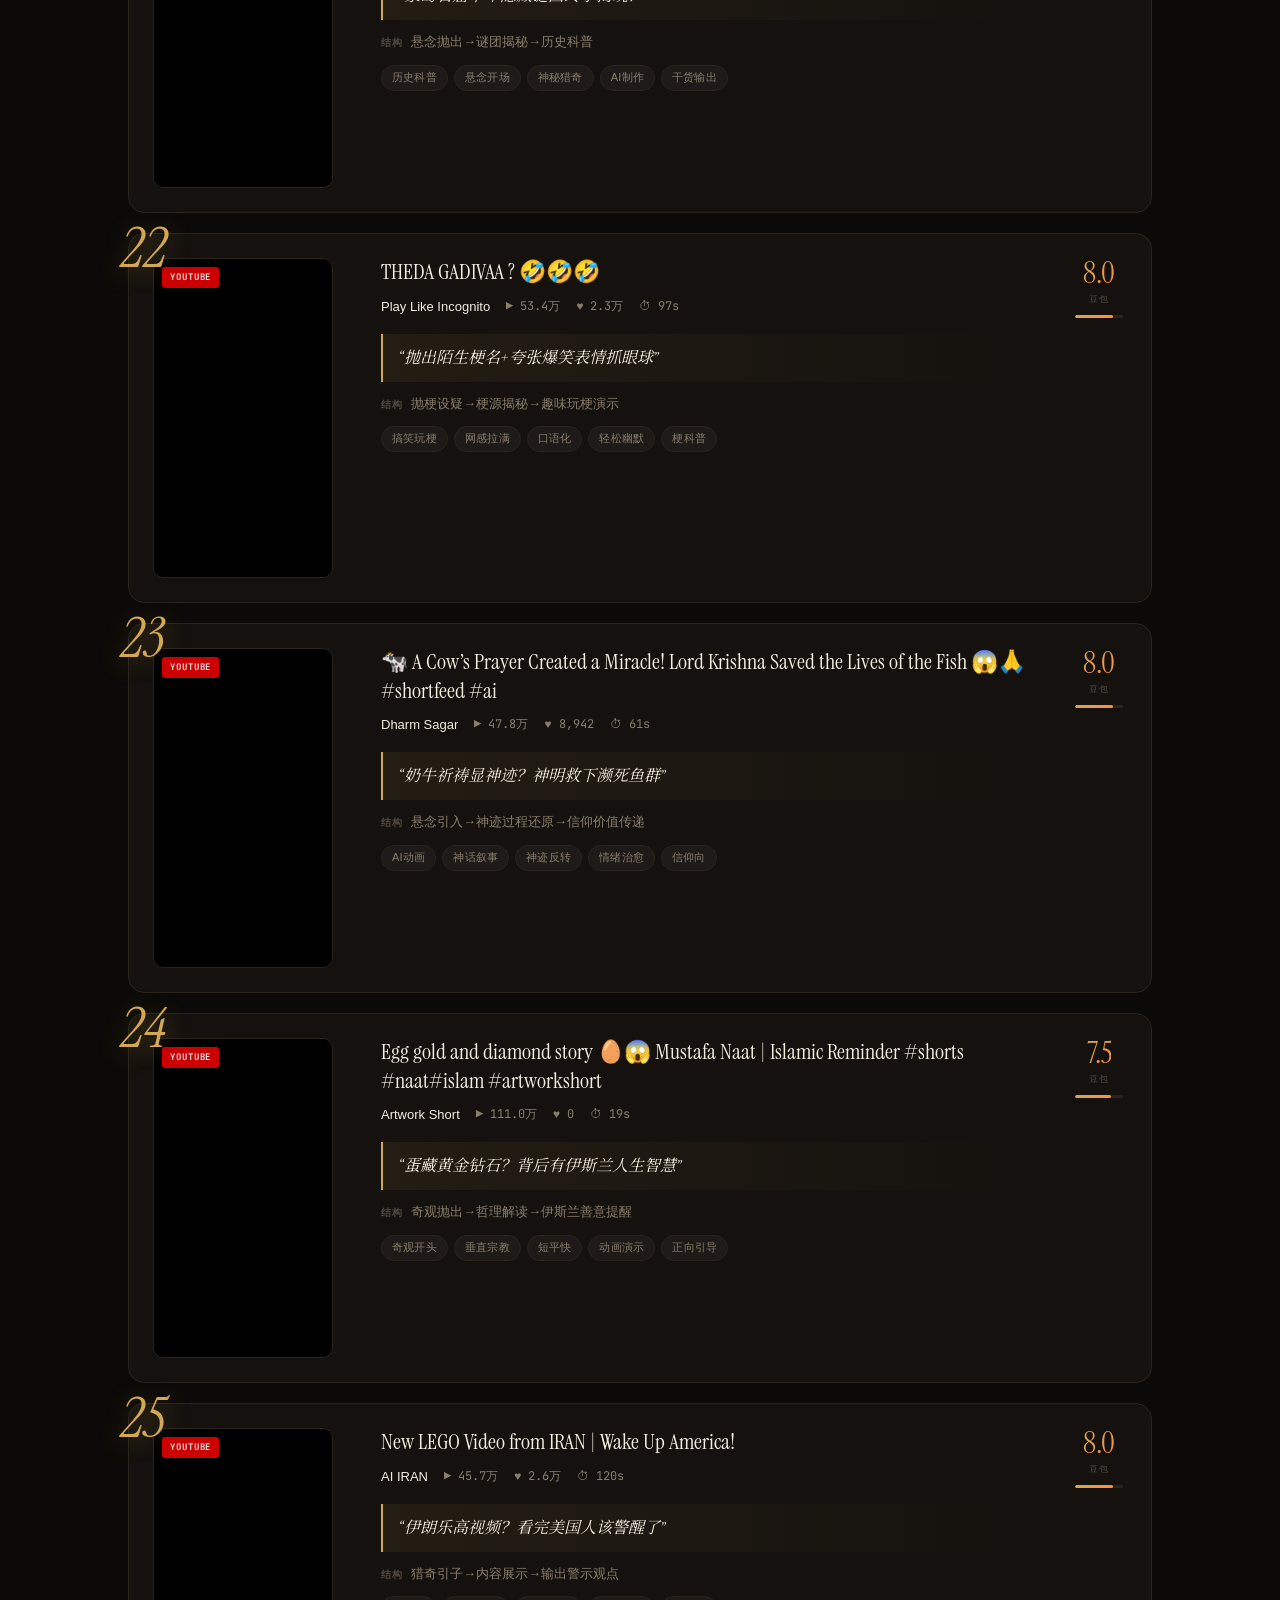
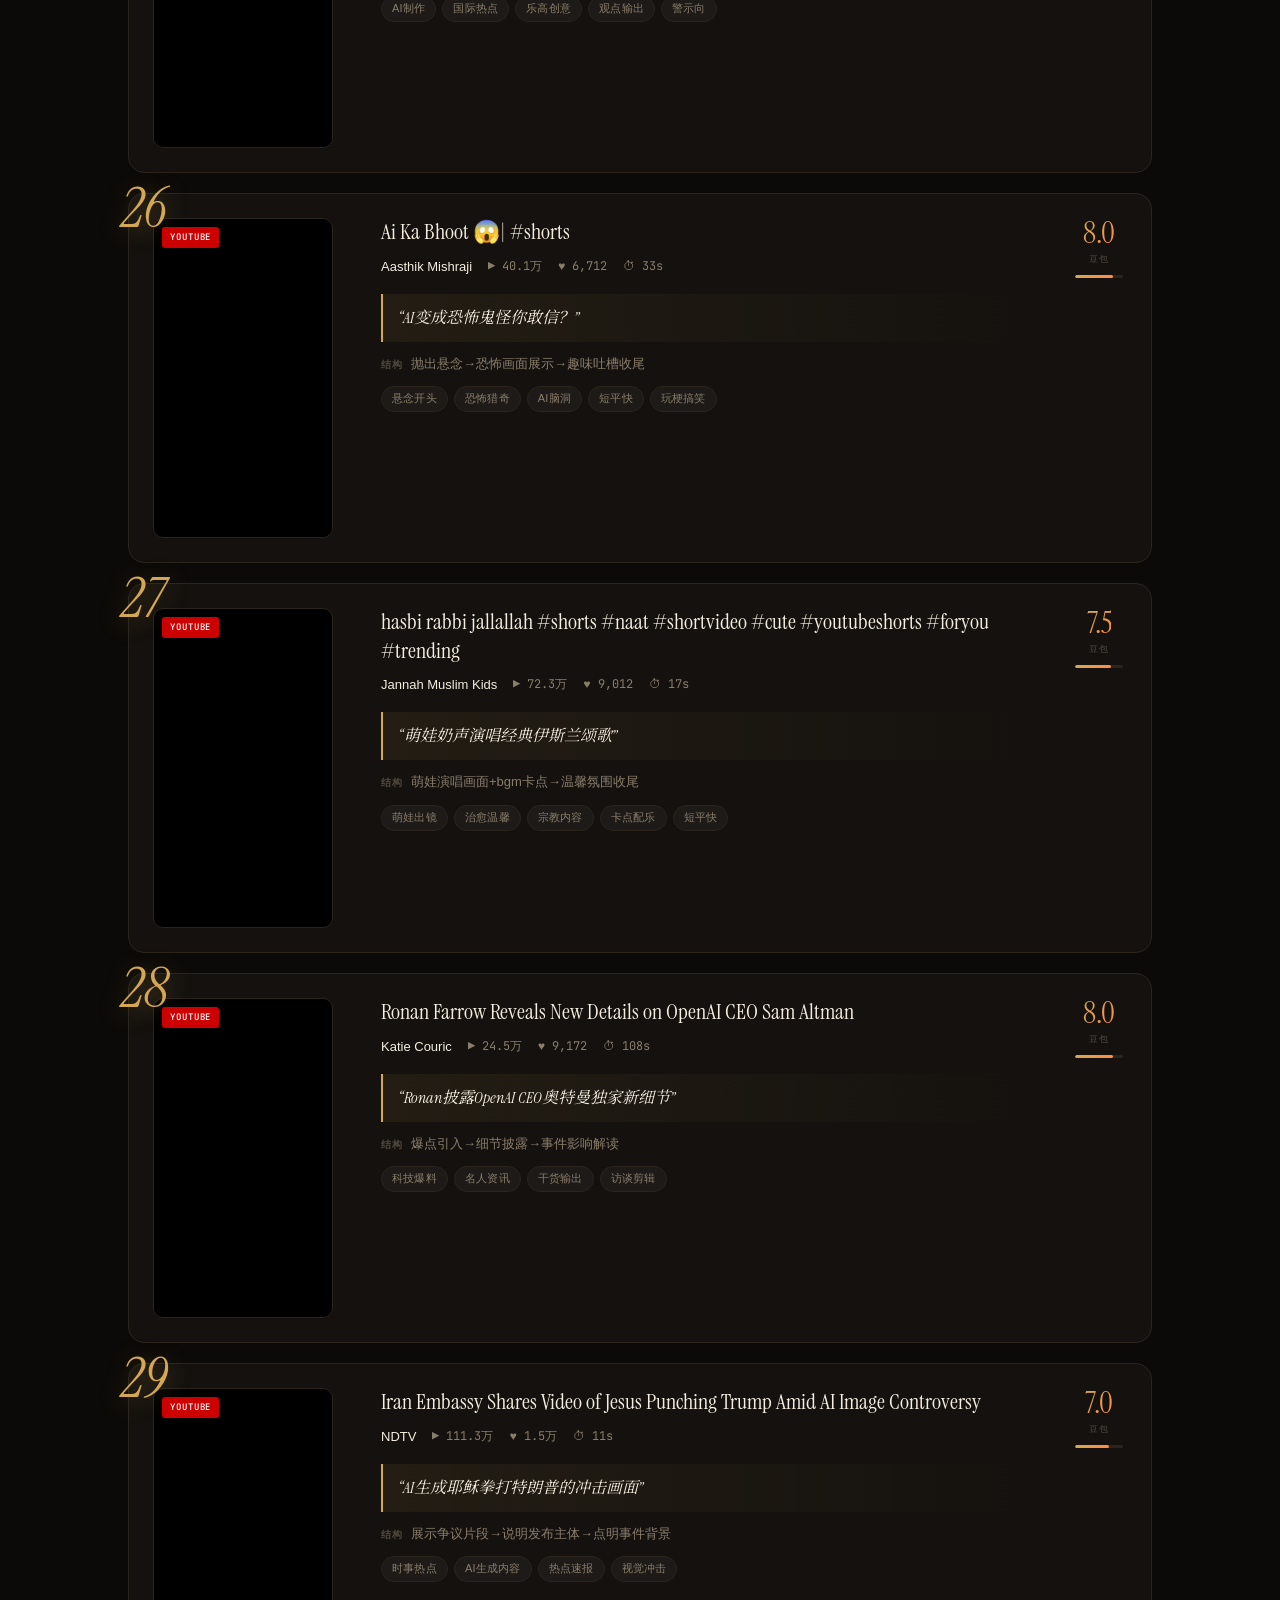
==== commit 215d37af: "feat: rebrand 短剧·情报系统 + videos grouped by platform + 40 videos" ====
--- a/index.html
+++ b/index.html
@@ -10,7 +10,7 @@
 <body>
   <nav class="nav">
     <div class="nav-inner">
-      <a href="index.html" class="brand">crawler<em>·</em>hub</a>
+      <a href="index.html" class="brand">短剧<em>·</em>情报系统</a>
       <div class="nav-tabs">
         <a href="index.html" class="active">📺 资讯</a>
         <a href="tools.html">🛠 学习</a>
@@ -30,16 +30,10 @@
       <div class="hero-stats" id="hero-stats"></div>
     </section>
 
-    <section>
-      <div class="section-head">
-        <h2>TOP 短视频</h2>
-        <span class="tag">Sorted by 豆包分 × log(播放)</span>
-      </div>
-      <div id="videos" class="vlist"><div class="loading">loading…</div></div>
-    </section>
+    <section id="platforms"><div class="loading">loading…</div></section>
 
     <footer class="footer">
-      <div>crawler·hub · AI 短剧情报系统</div>
+      <div>短剧·情报系统 · powered by 豆包</div>
       <div><a href="tools.html">→ 学习板块</a></div>
     </footer>
   </main>
@@ -77,6 +71,35 @@
       </article>`;
     }
 
+    const PLATFORM_LABEL = {
+      douyin: { name: "抖音", emoji: "🔴", order: 1 },
+      bilibili_video: { name: "B 站", emoji: "🔵", order: 2 },
+      youtube_shorts: { name: "YouTube Shorts", emoji: "🟡", order: 3 },
+      tiktok: { name: "TikTok", emoji: "⚫", order: 4 },
+      xiaohongshu: { name: "小红书", emoji: "🟥", order: 5 },
+      kuaishou: { name: "快手", emoji: "🟠", order: 6 },
+    };
+
+    function groupByPlatform(videos) {
+      const buckets = {};
+      for (const v of videos) {
+        const p = v.platform || "other";
+        if (!buckets[p]) buckets[p] = [];
+        buckets[p].push(v);
+      }
+      return Object.entries(buckets)
+        .map(([p, items]) => ({
+          platform: p,
+          meta: PLATFORM_LABEL[p] || { name: p, emoji: "📺", order: 99 },
+          items: items.slice().sort((a, b) => {
+            const sa = (a.score || 0) * Math.log10(Math.max(10, a.plays || 10));
+            const sb = (b.score || 0) * Math.log10(Math.max(10, b.plays || 10));
+            return sb - sa;
+          }),
+        }))
+        .sort((a, b) => a.meta.order - b.meta.order);
+    }
+
     async function init() {
       try {
         const d = await loadData();
@@ -86,21 +109,31 @@
 
         const totalPlays = videos.reduce((s, v) => s + (v.plays || 0), 0);
         const avgScore = videos.length ? (videos.reduce((s, v) => s + (v.score || 0), 0) / videos.length) : 0;
+        const platformCount = new Set(videos.map(v => v.platform)).size;
         document.getElementById("hero-stats").innerHTML = `
           <div class="hero-stat"><div class="hero-stat-n">${videos.length}</div><div class="hero-stat-l">入选视频</div></div>
+          <div class="hero-stat"><div class="hero-stat-n">${platformCount}</div><div class="hero-stat-l">数据源</div></div>
           <div class="hero-stat"><div class="hero-stat-n">${fmtNumber(totalPlays)}</div><div class="hero-stat-l">累计播放</div></div>
           <div class="hero-stat"><div class="hero-stat-n">${avgScore.toFixed(1)}</div><div class="hero-stat-l">平均豆包分</div></div>
         `;
 
-        const html = videos.length
-          ? videos.map((v, i) => renderVideo(v, i)).join("")
+        const groups = groupByPlatform(videos);
+        const html = groups.length
+          ? groups.map(g => `
+            <div class="stage-group">
+              <div class="section-head">
+                <h2>${g.meta.emoji}&nbsp; ${esc(g.meta.name)}</h2>
+                <span class="tag">${g.items.length} 条 · 按 豆包分 × log(播放) 排序</span>
+              </div>
+              <div class="vlist">${g.items.map((v, i) => renderVideo(v, i)).join("")}</div>
+            </div>`).join("")
           : `<div class="empty">本周尚无视频数据</div>`;
-        document.getElementById("videos").innerHTML = html;
+        document.getElementById("platforms").innerHTML = html;
         observeReveal();
       } catch (e) {
         document.getElementById("summary").innerHTML =
           `<span class="error">数据加载失败：${esc(e.message)}。首次数据将在周一 08:00 生成。</span>`;
-        document.getElementById("videos").innerHTML = "";
+        document.getElementById("platforms").innerHTML = "";
       }
     }
     init();
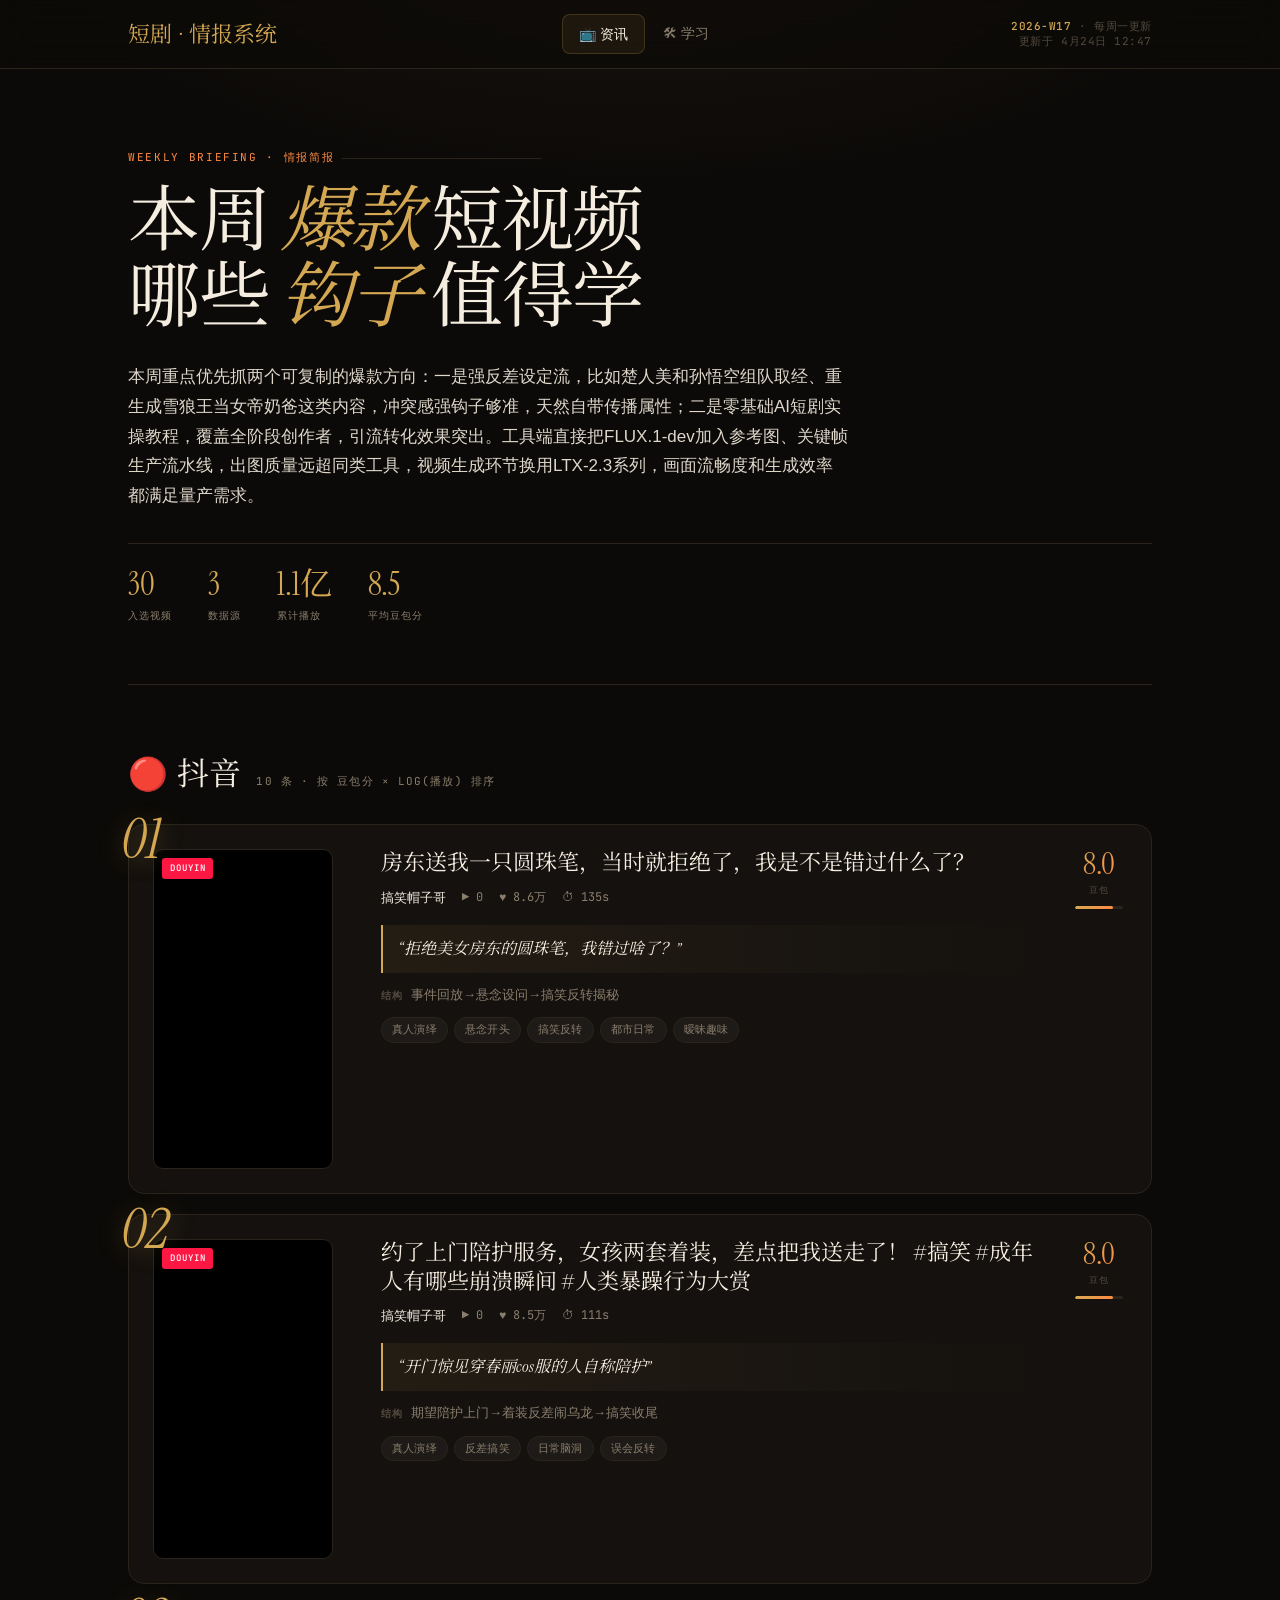
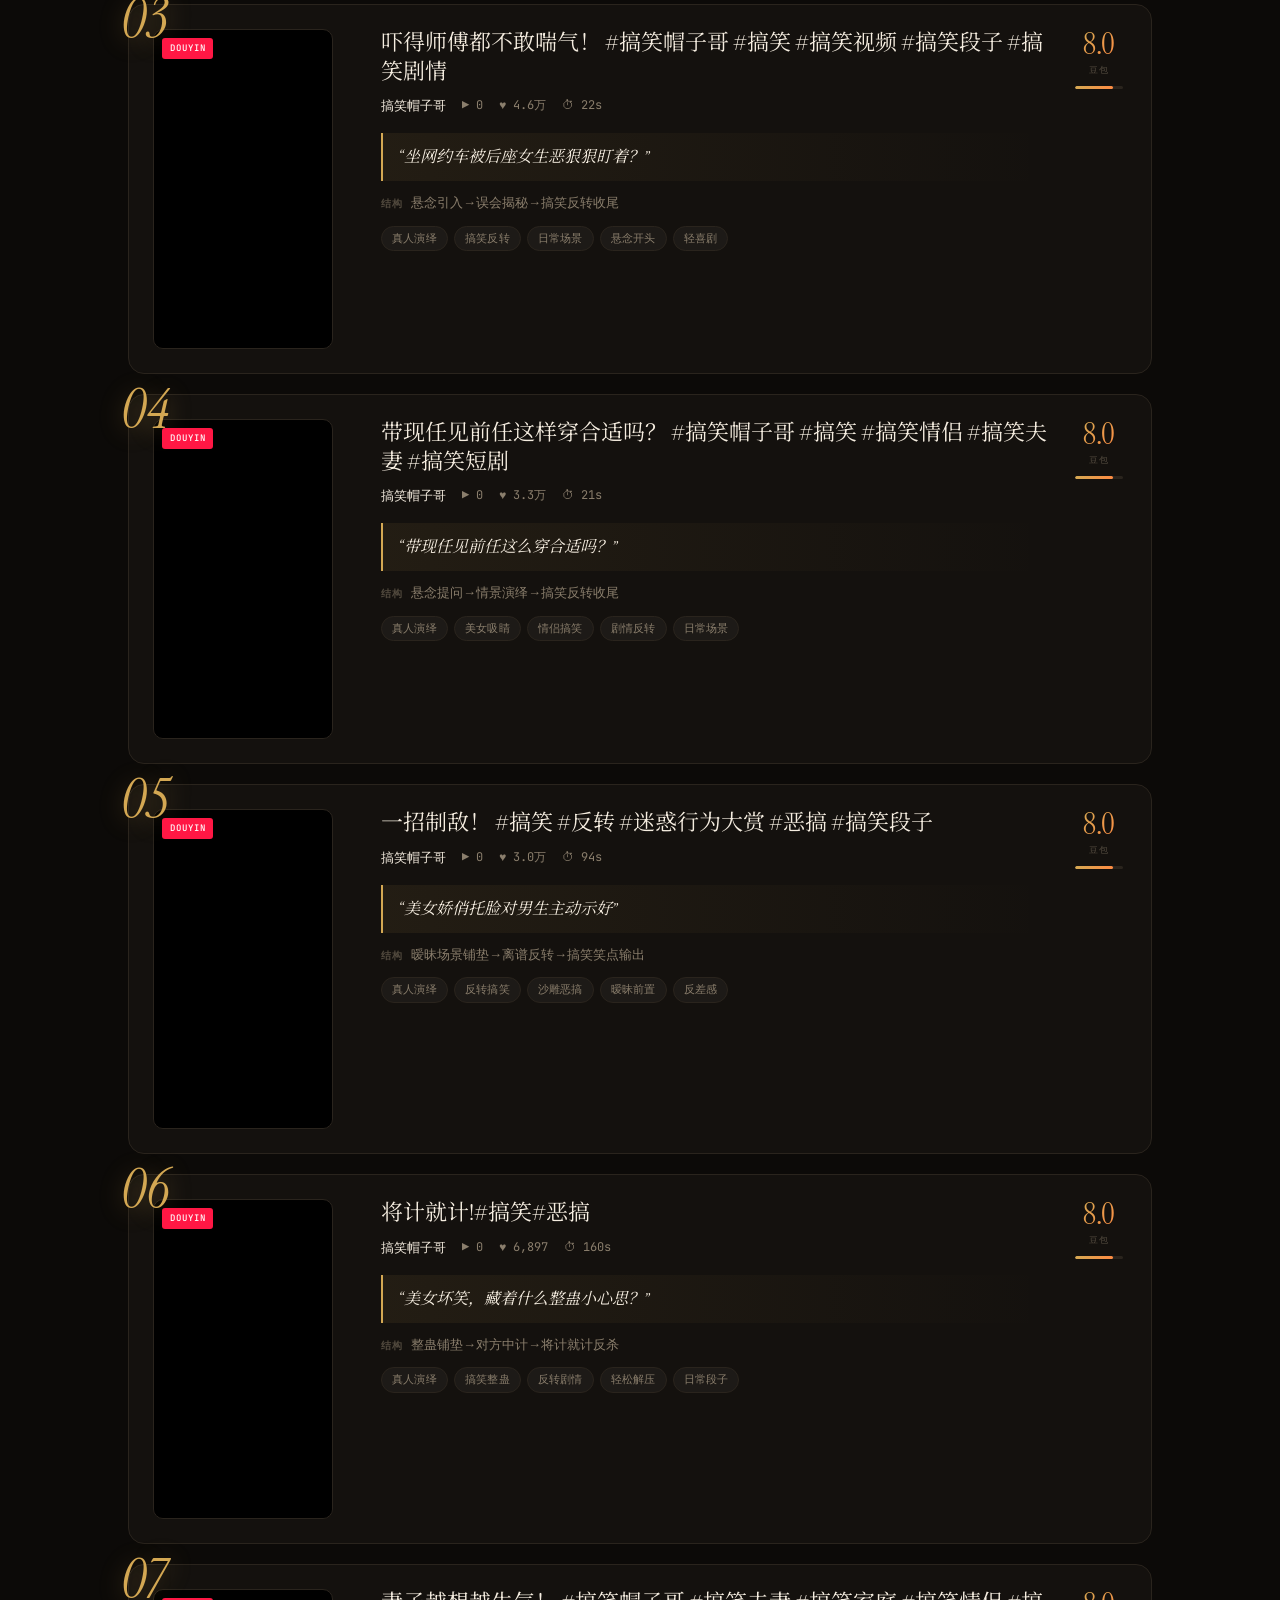
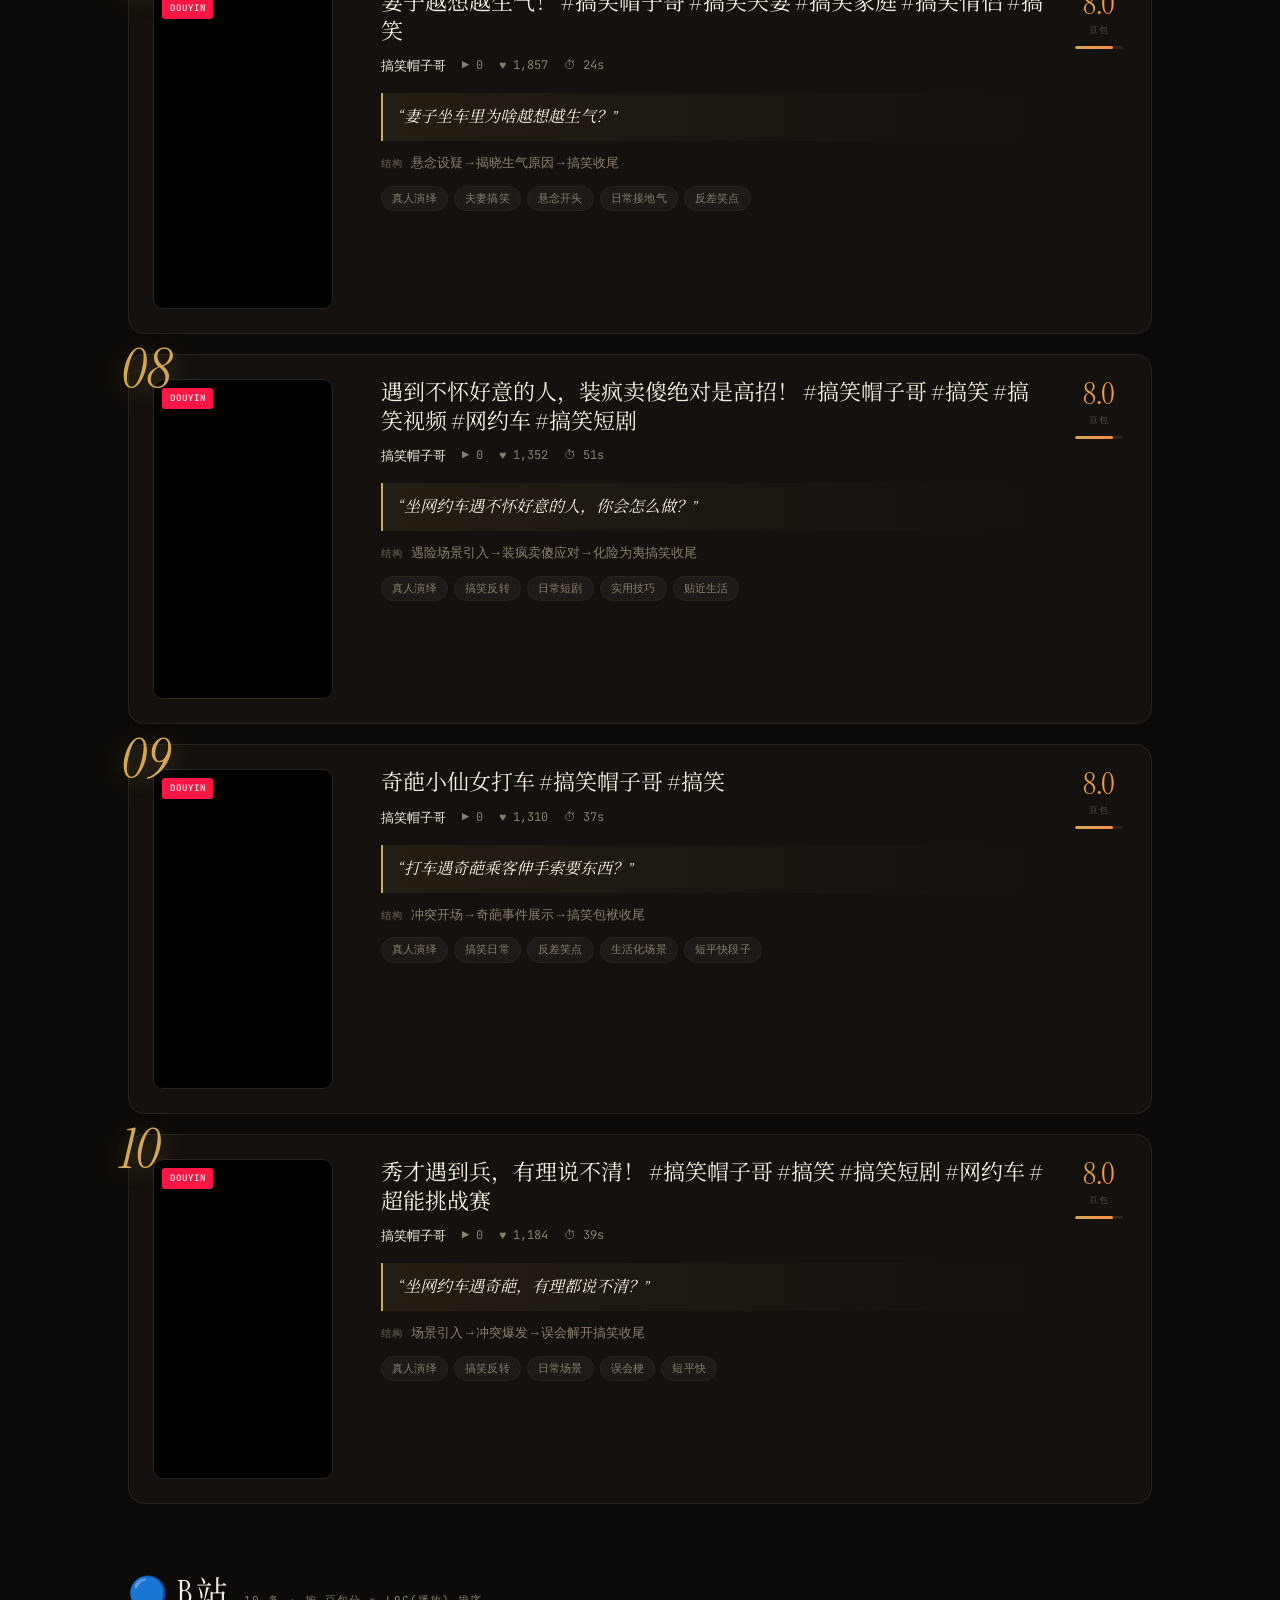
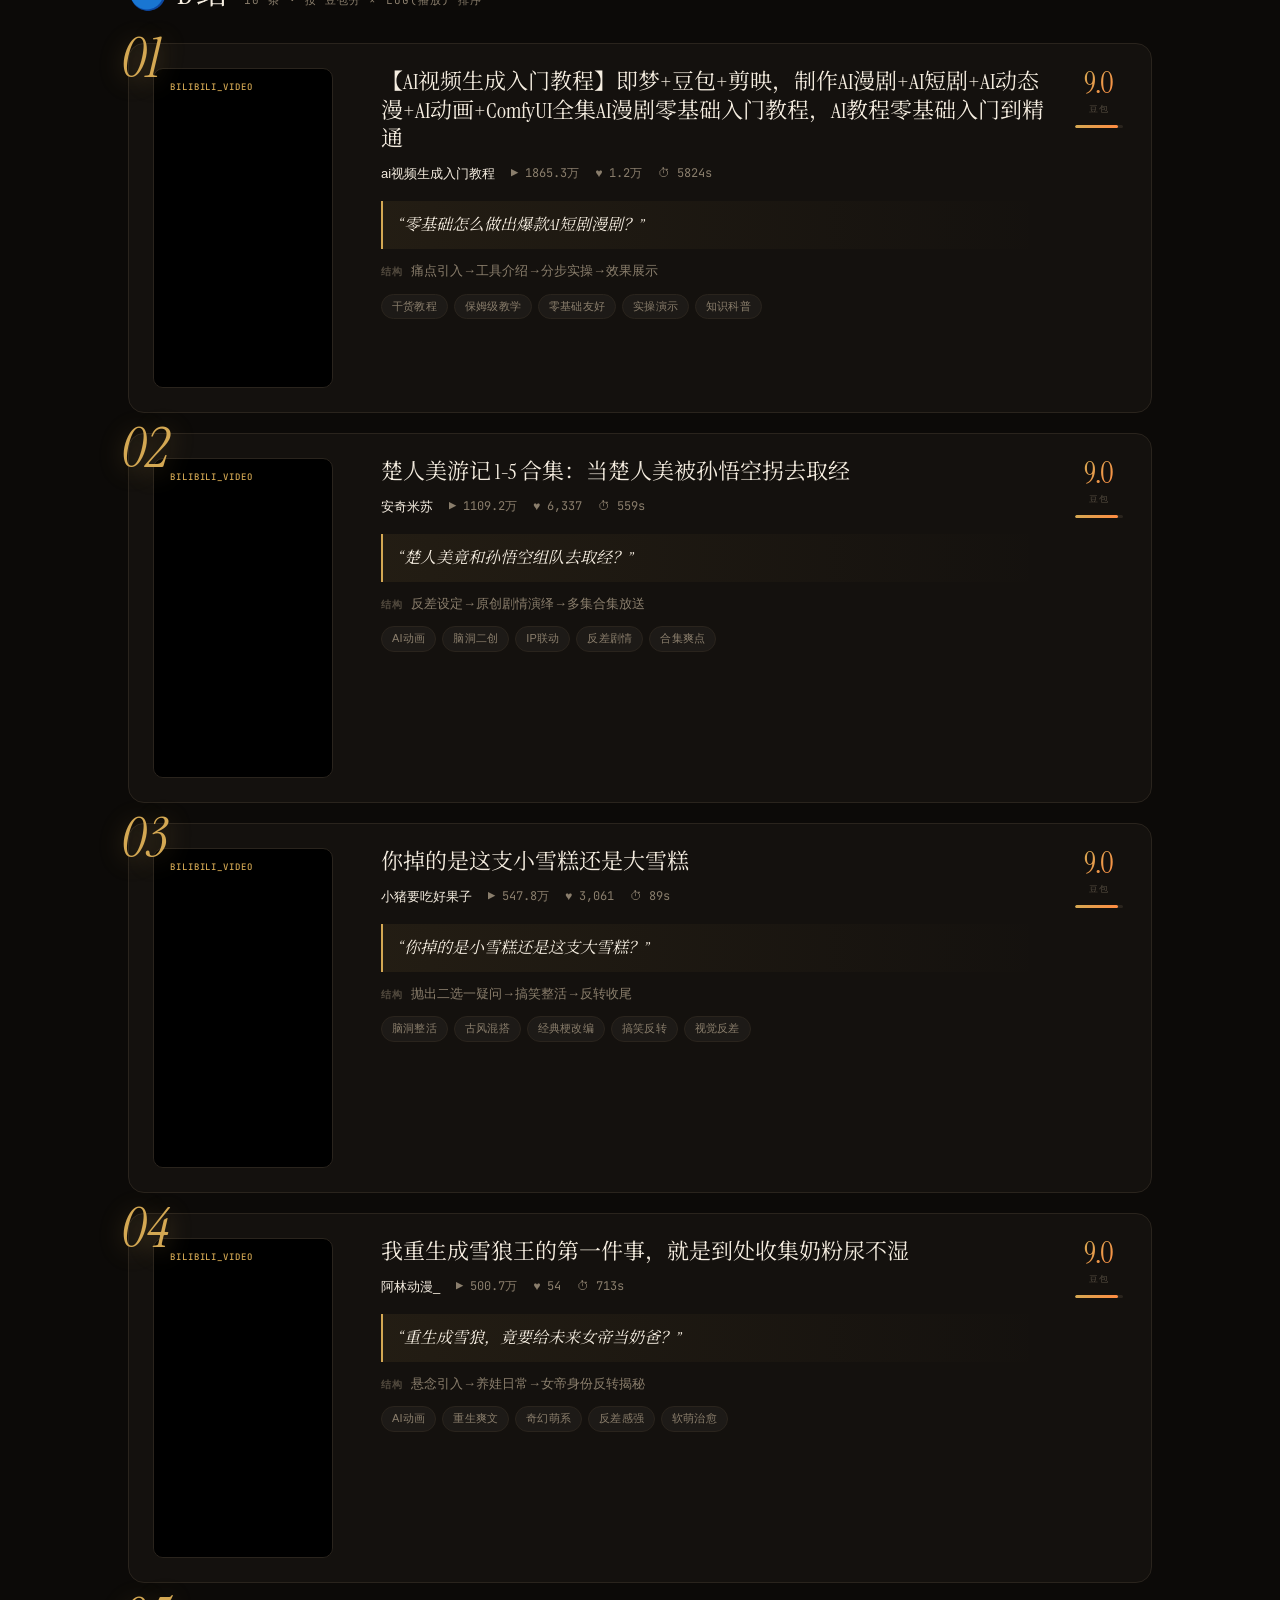
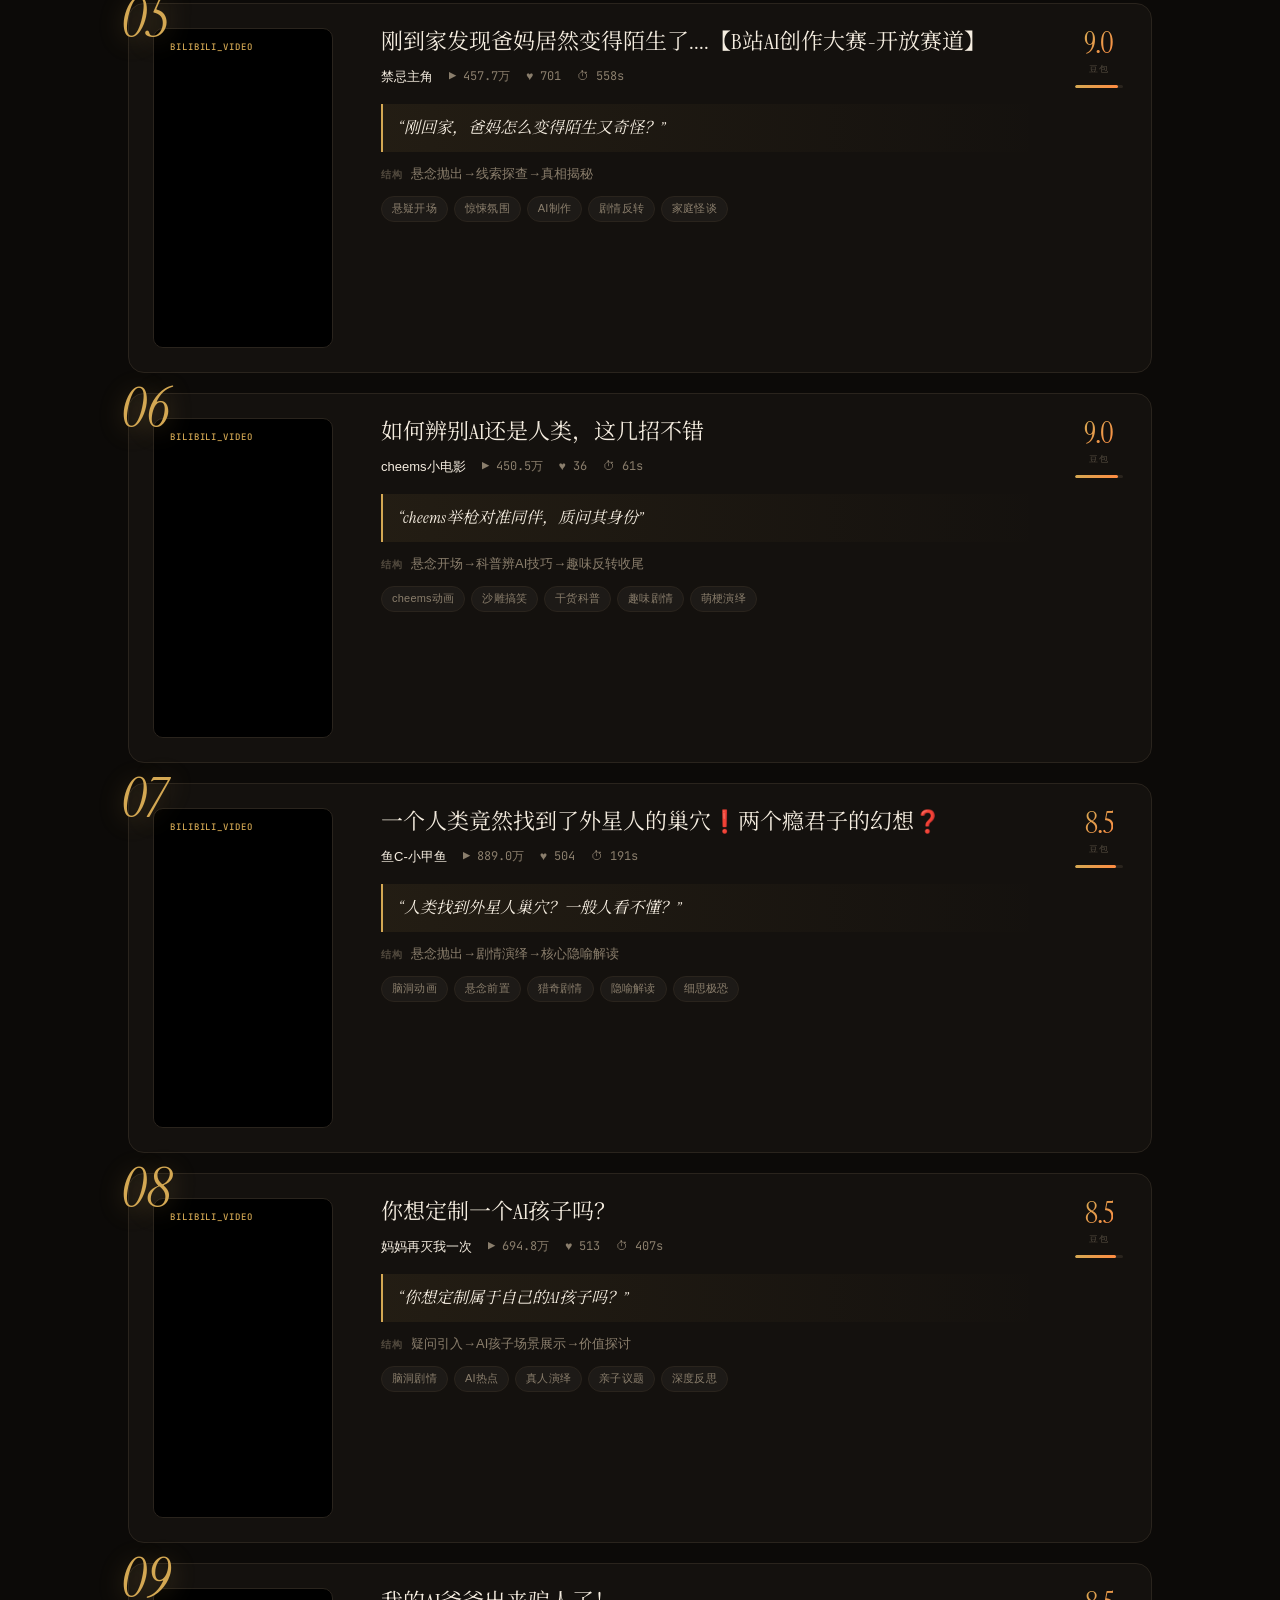
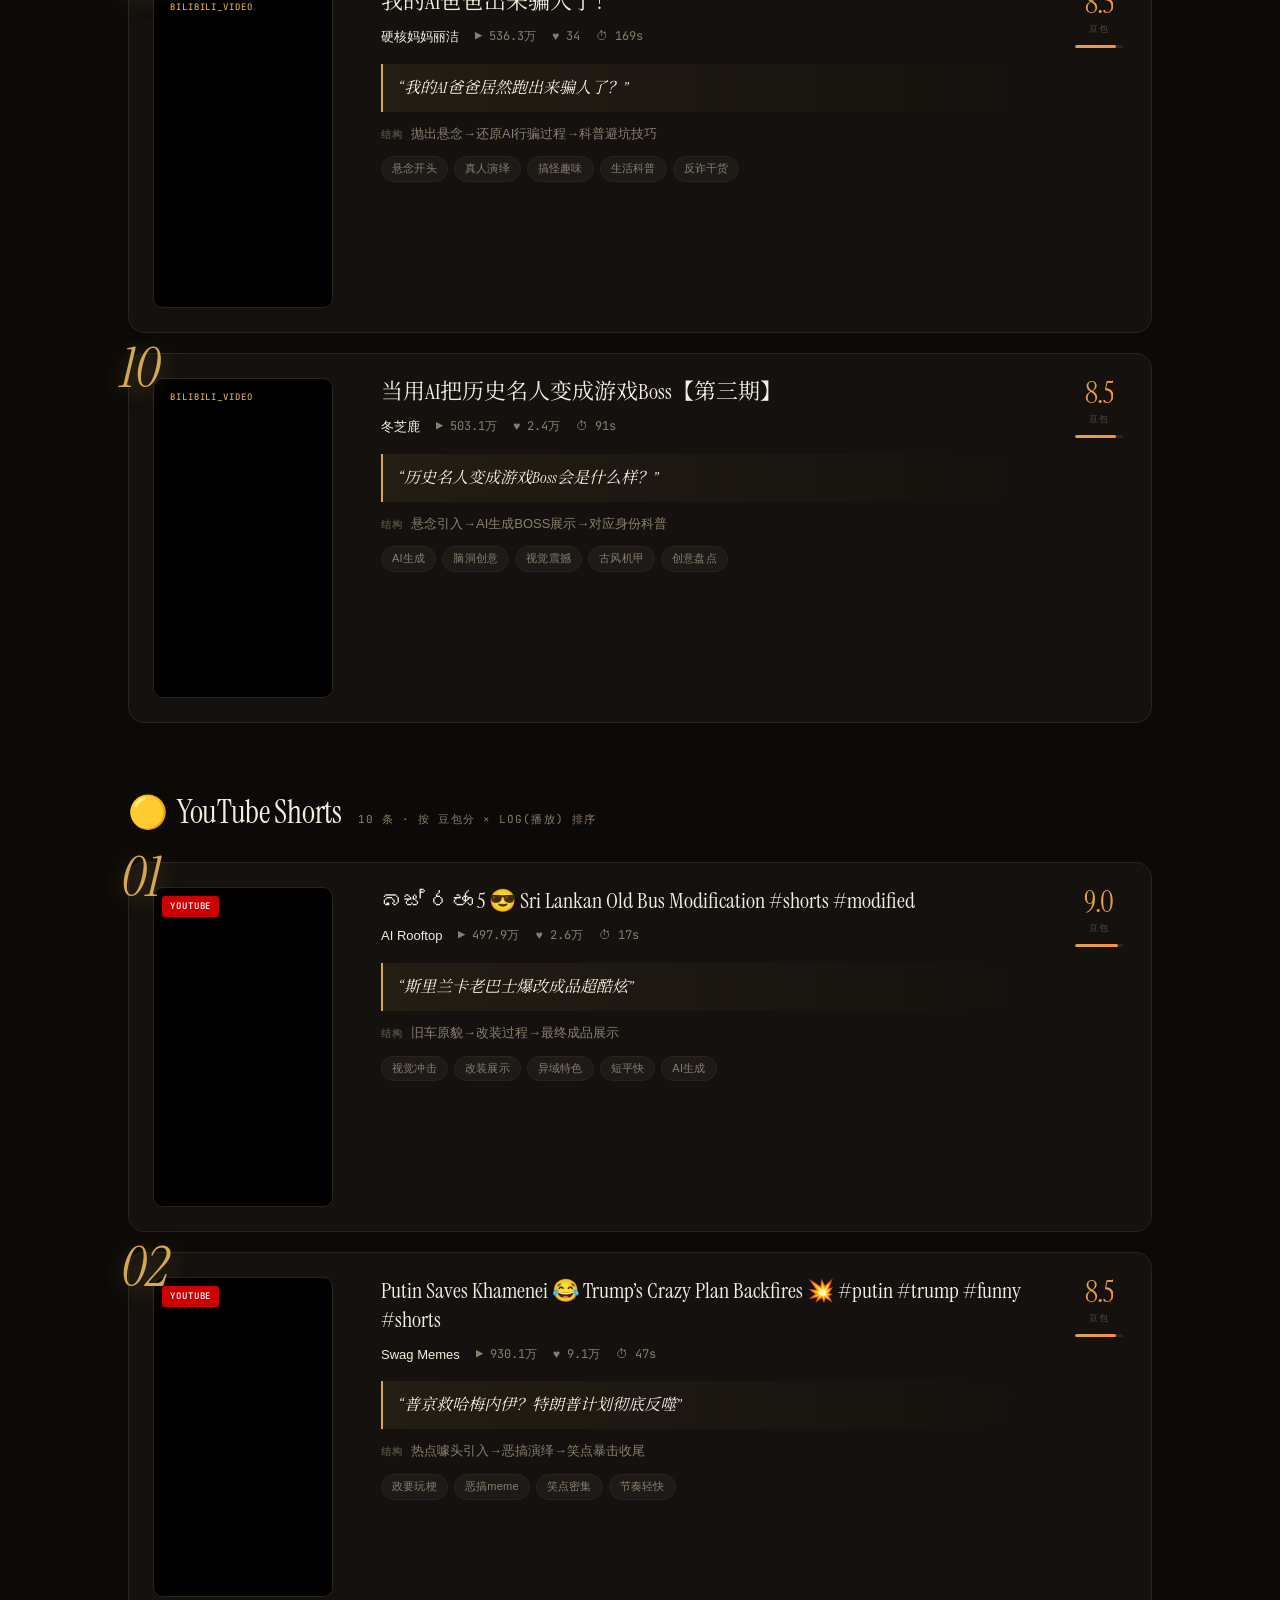
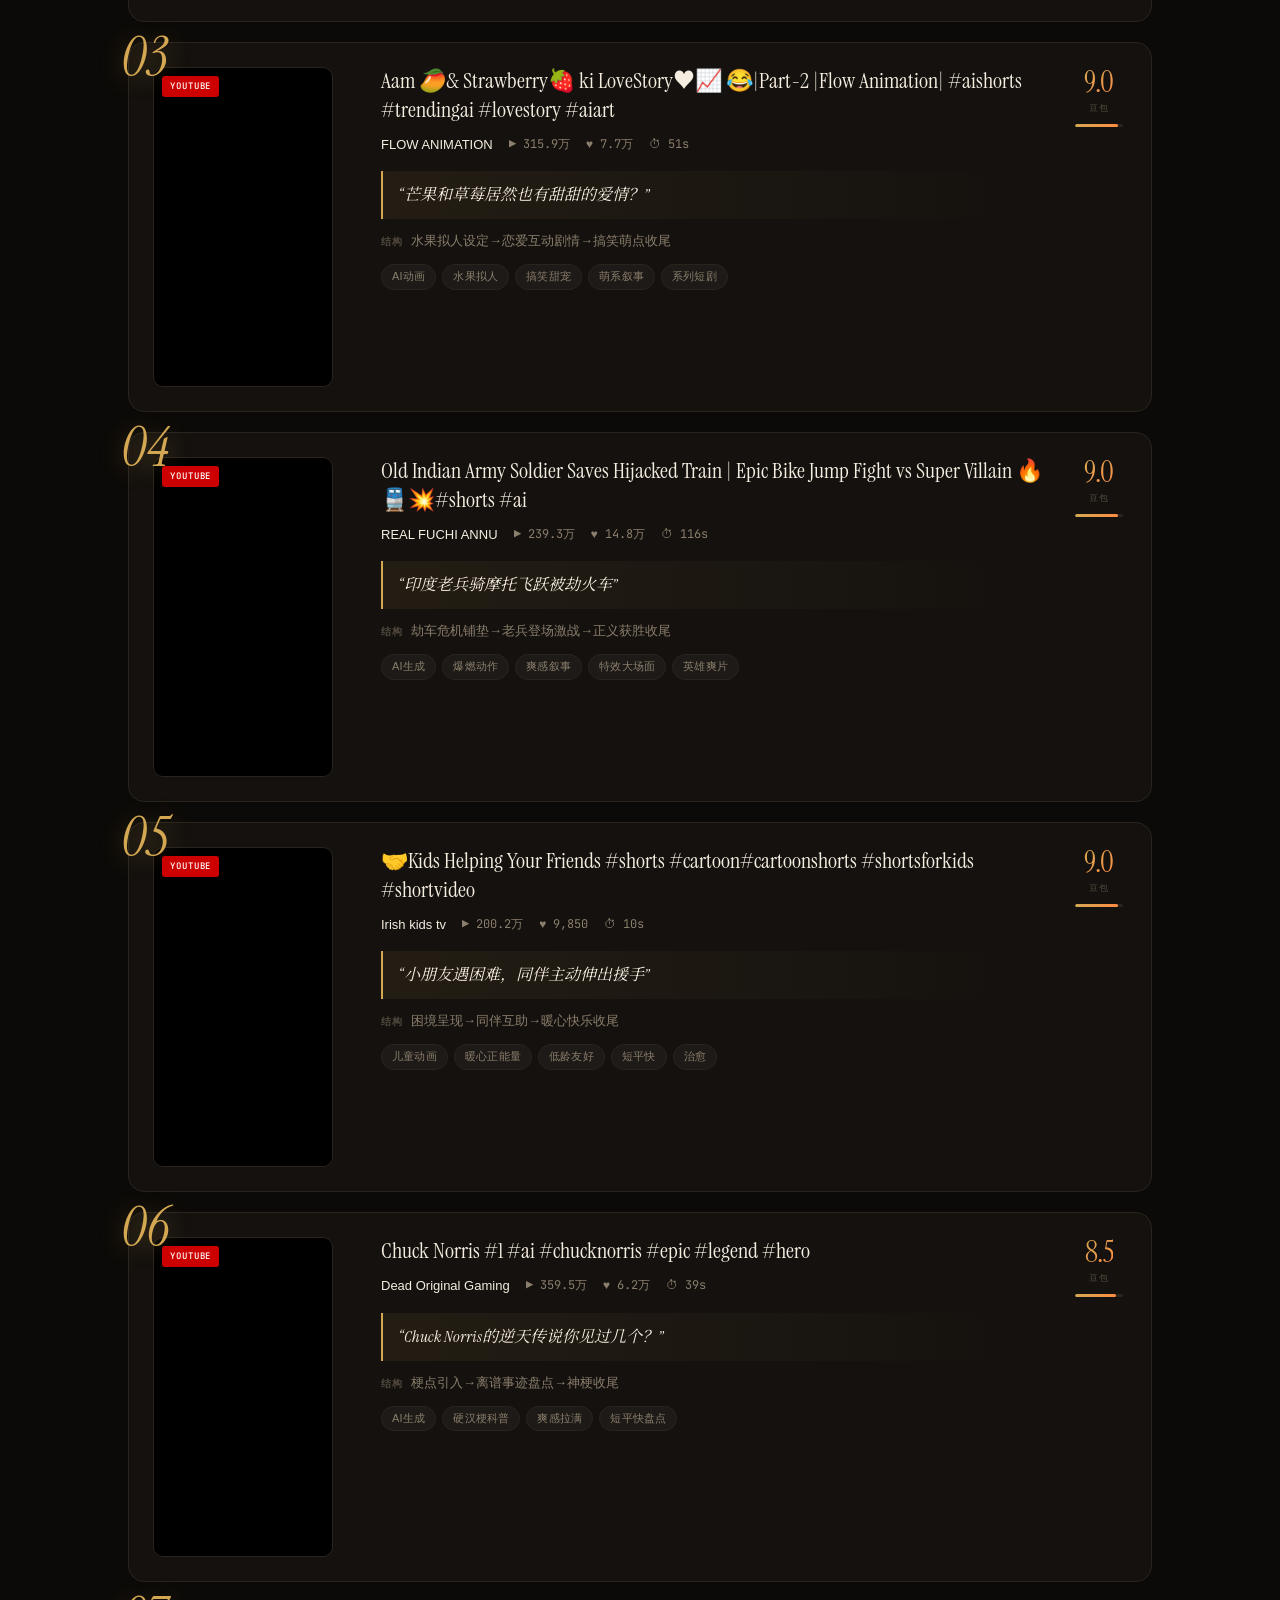
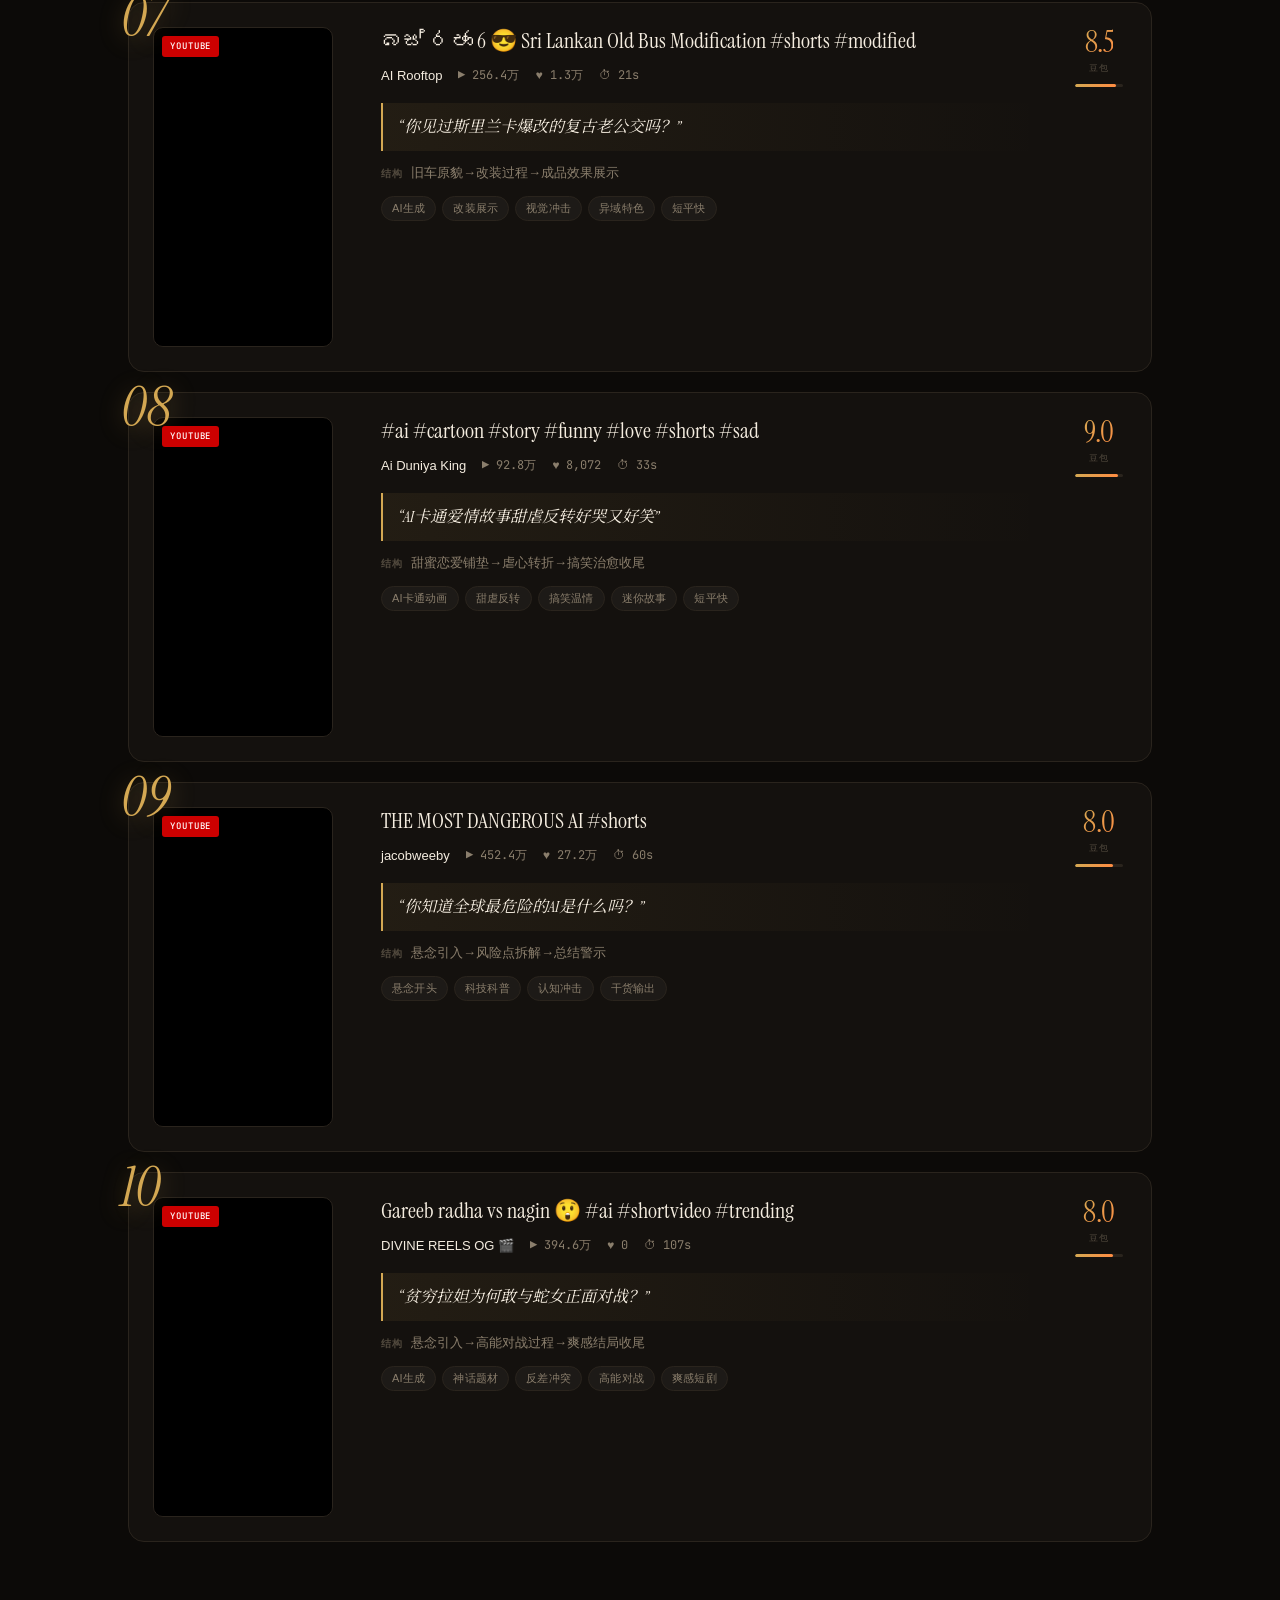
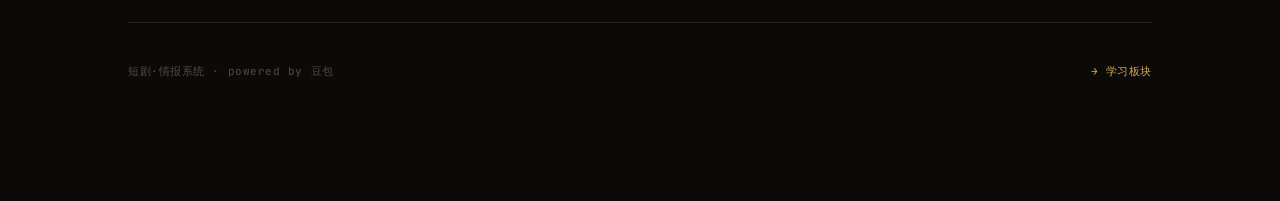
==== commit e8593b36: "fix: no-referrer meta to make B站 CDN images load (referer-checked CDN)" ====
--- a/index.html
+++ b/index.html
@@ -3,6 +3,7 @@
 <head>
   <meta charset="UTF-8" />
   <meta name="viewport" content="width=device-width, initial-scale=1.0" />
+  <meta name="referrer" content="no-referrer" />
   <title>资讯 · AI 短剧情报</title>
   <meta name="description" content="每周精选 AI 短视频爆款，豆包拆解钩子/节奏/风格" />
   <link rel="stylesheet" href="app.css" />
--- a/app.css
+++ b/app.css
@@ -330,6 +330,10 @@
 }
 .tcard-source.huggingface { background: #ffcc4d; color: #000; }
 .tcard-source.bilibili { background: #00a1d6; color: #fff; }
+.tcard-source.modelscope { background: #5b3df5; color: #fff; }
+.tcard-source.github { background: #f0f6fc; color: #000; }
+.tcard-source.arxiv { background: #b31b1b; color: #fff; }
+.tcard-source.news { background: #ff8c42; color: #000; }
 
 .tcard-score {
   font-family: var(--serif); font-size: 20px;
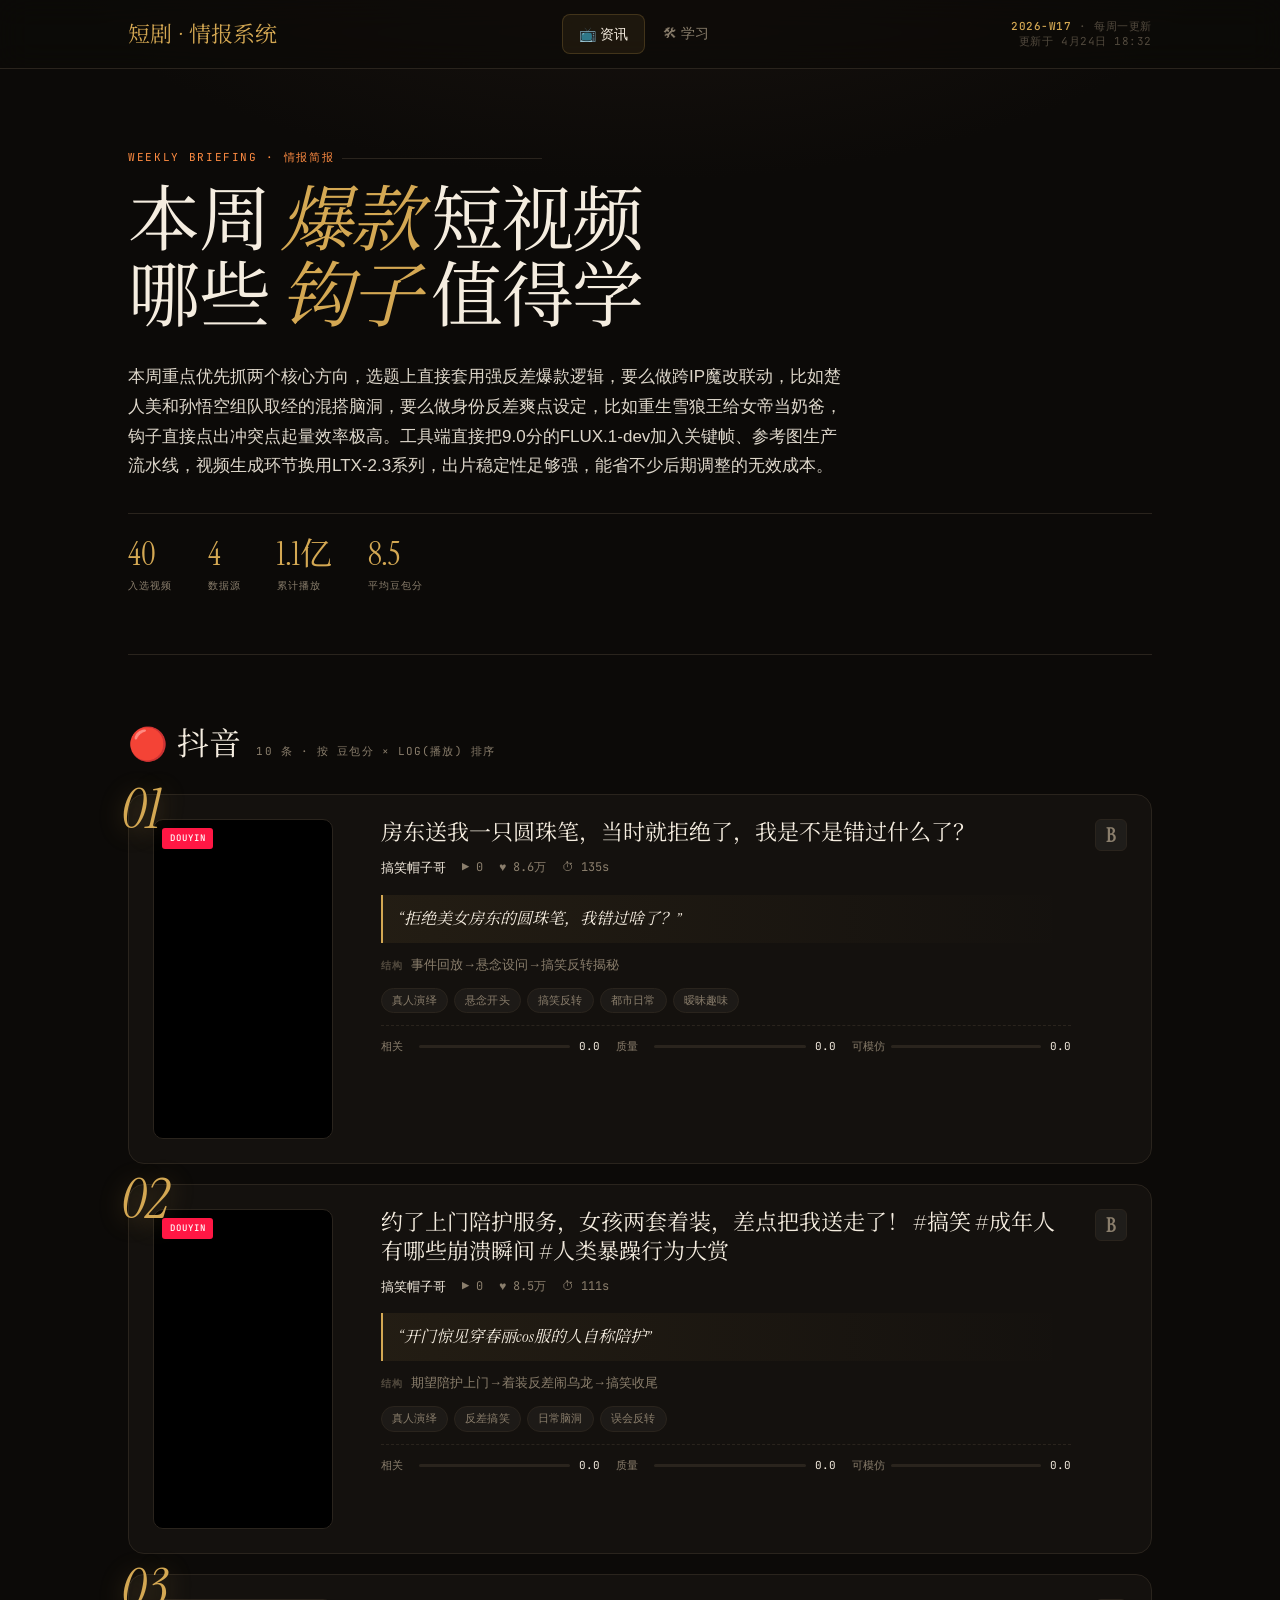
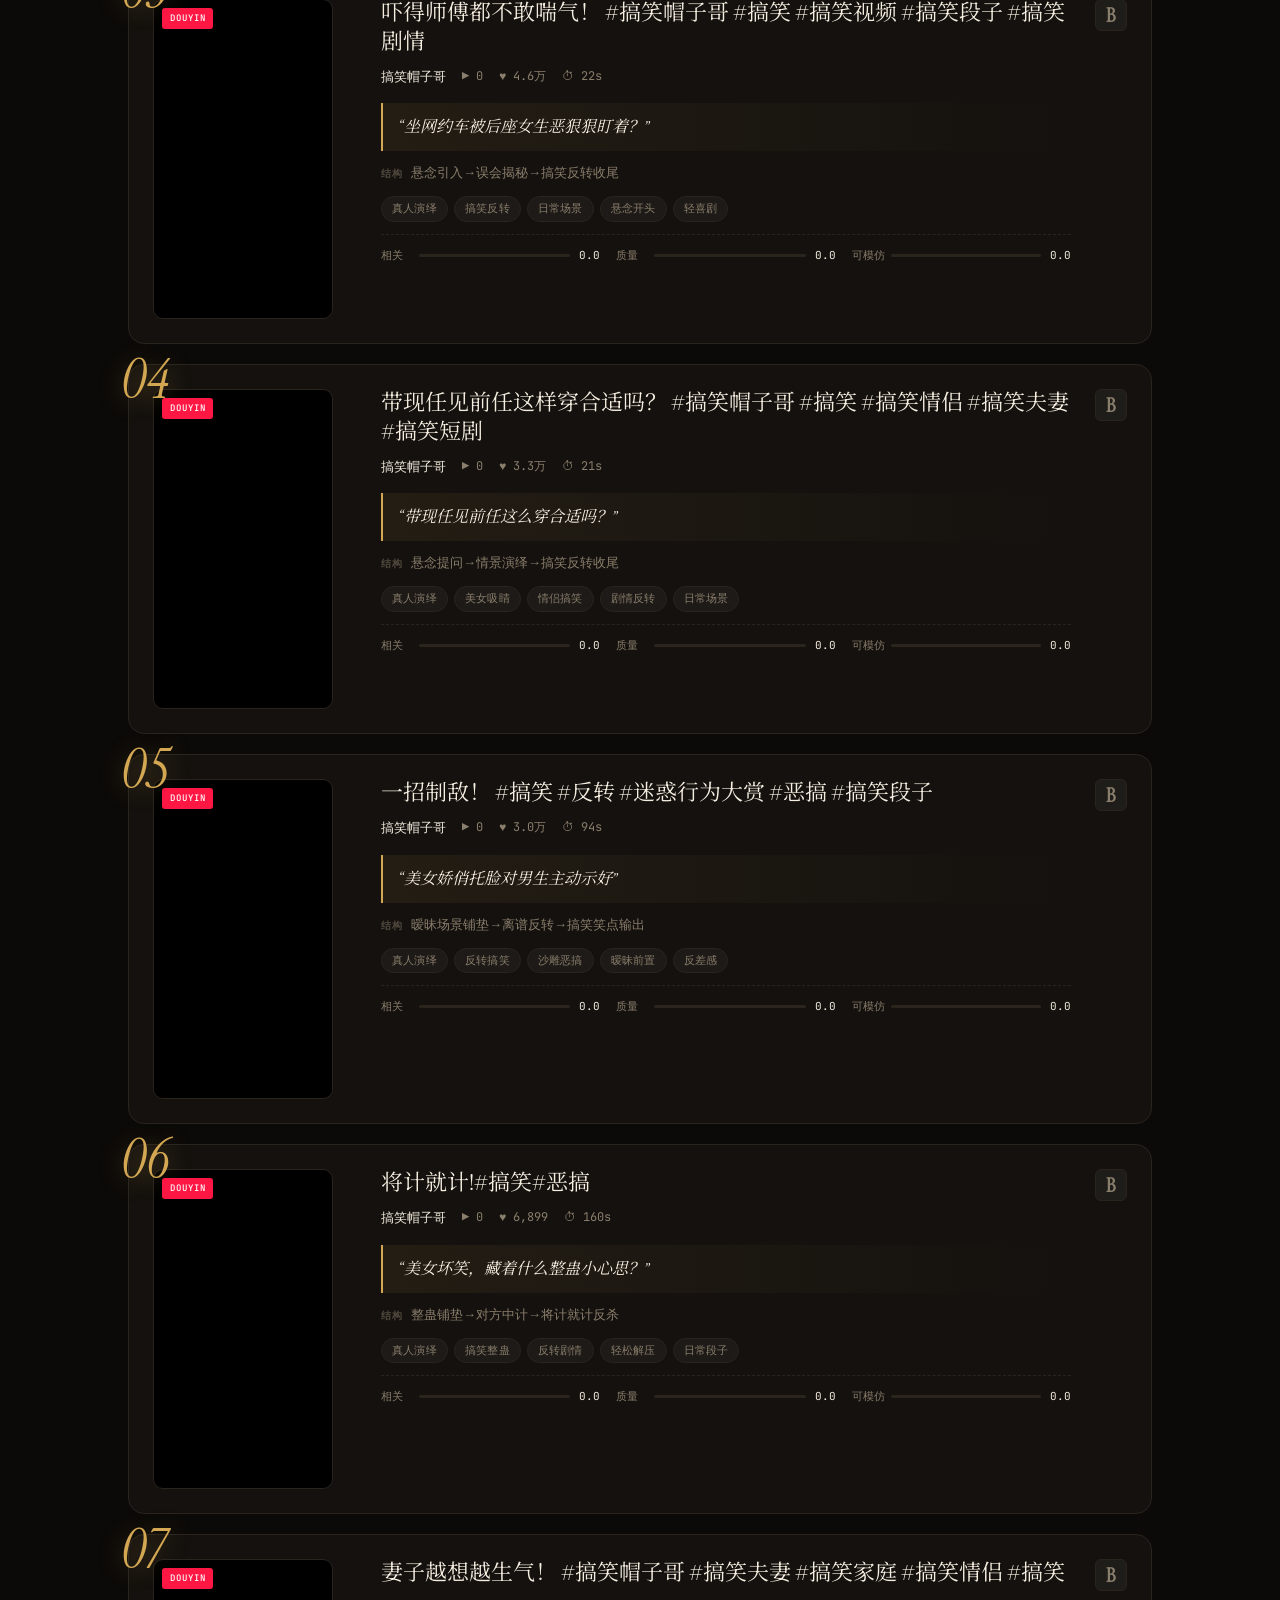
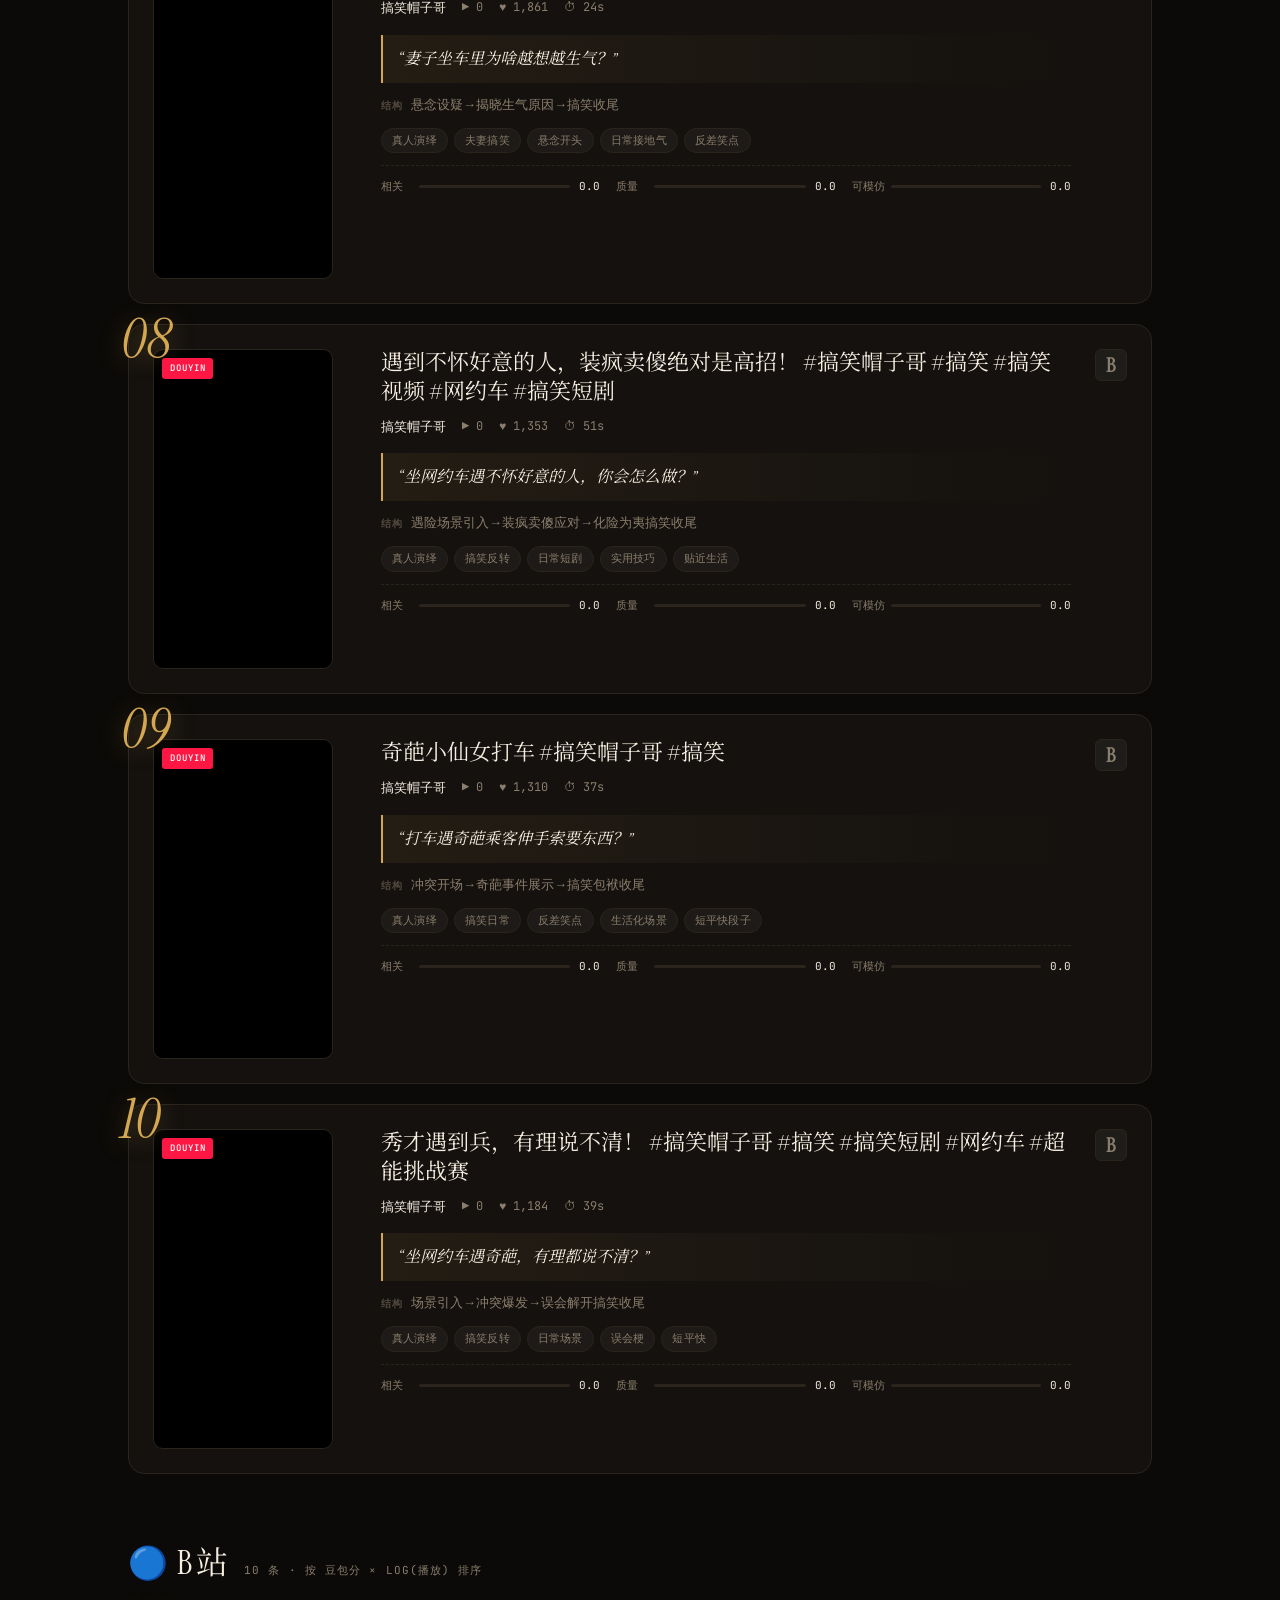
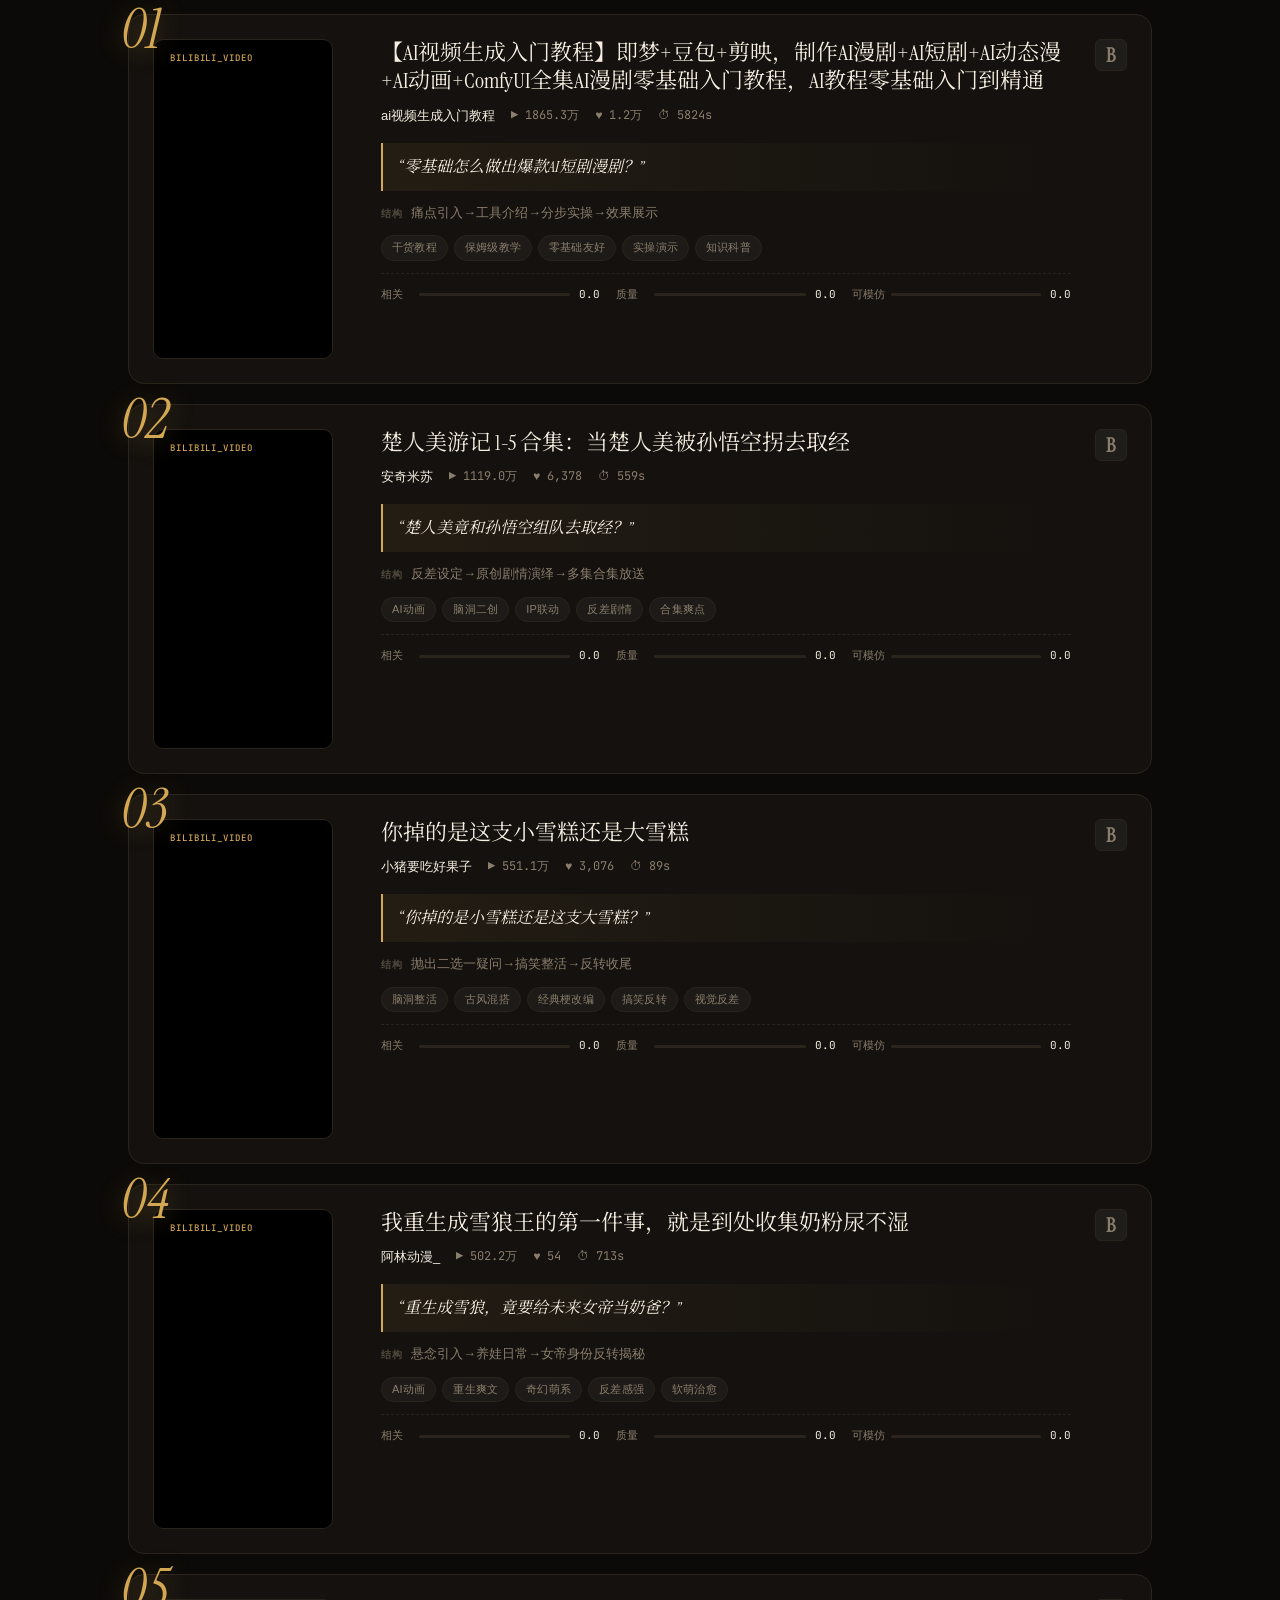
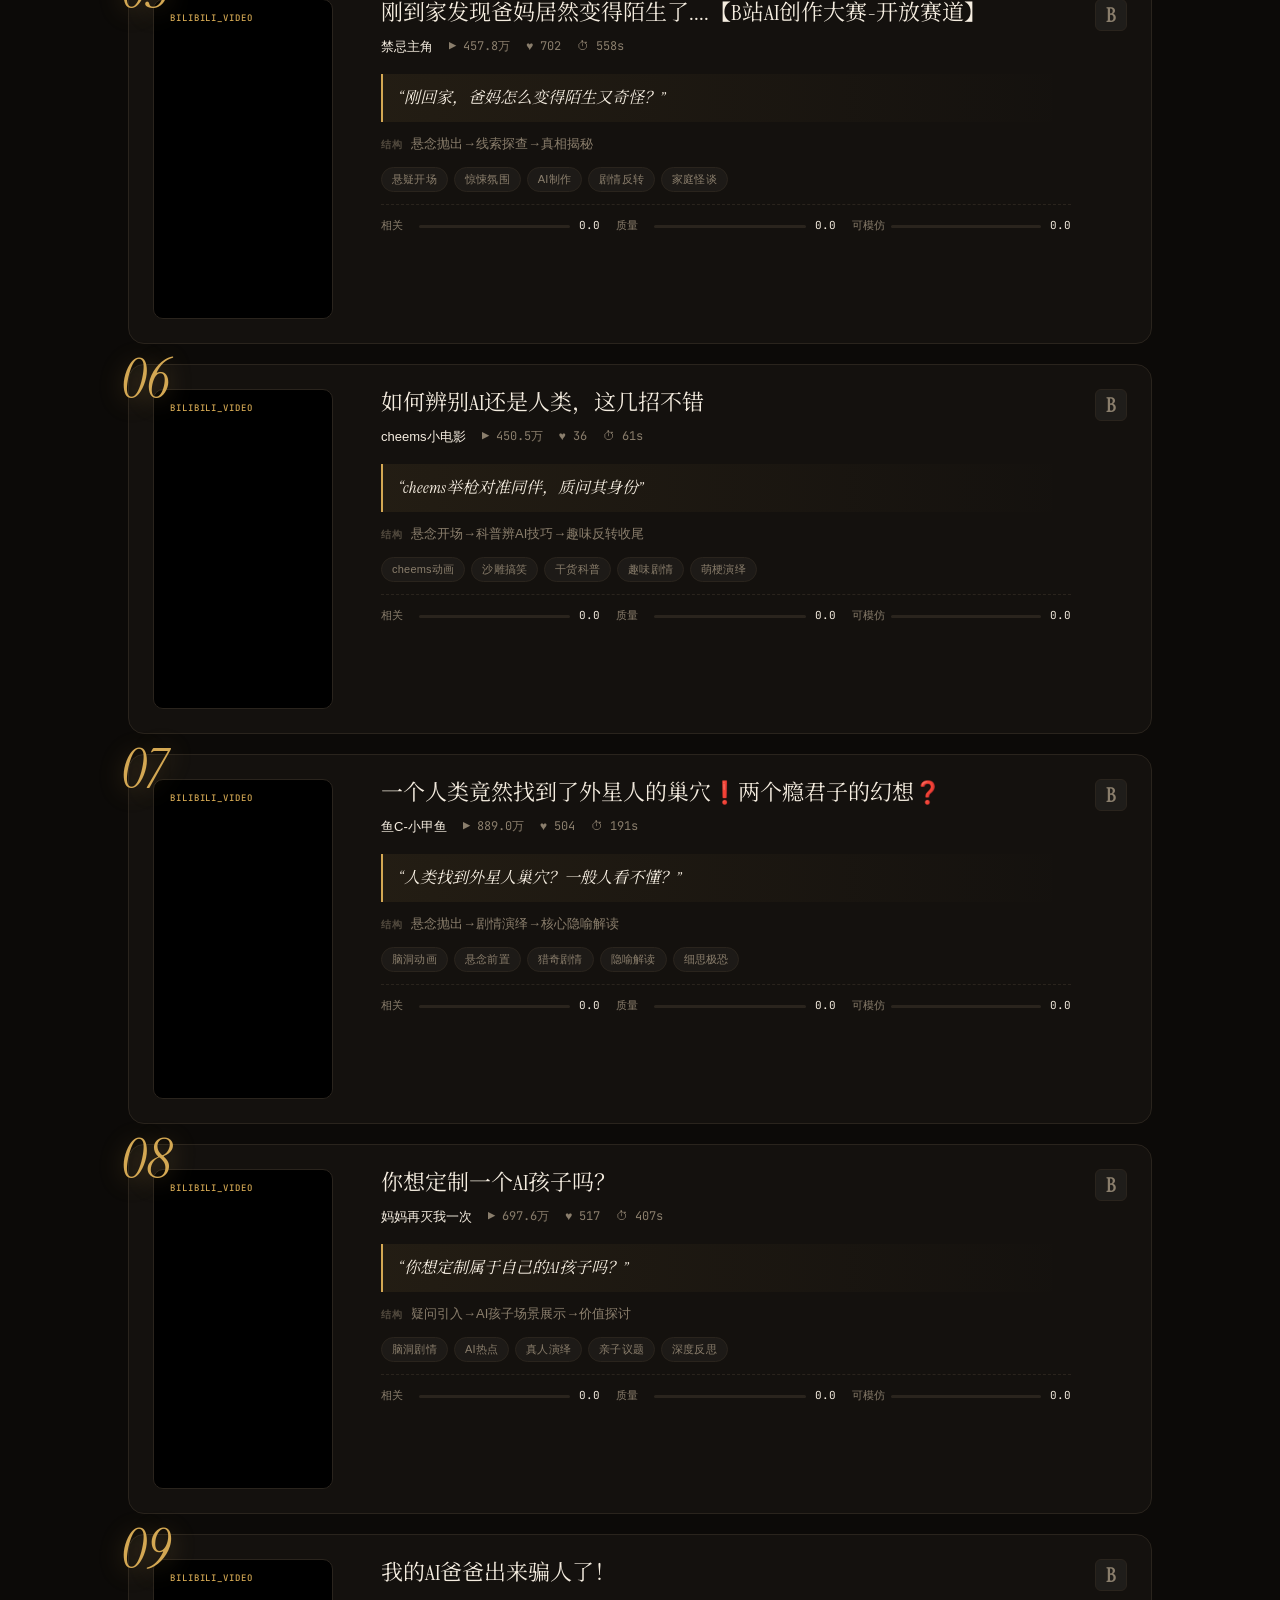
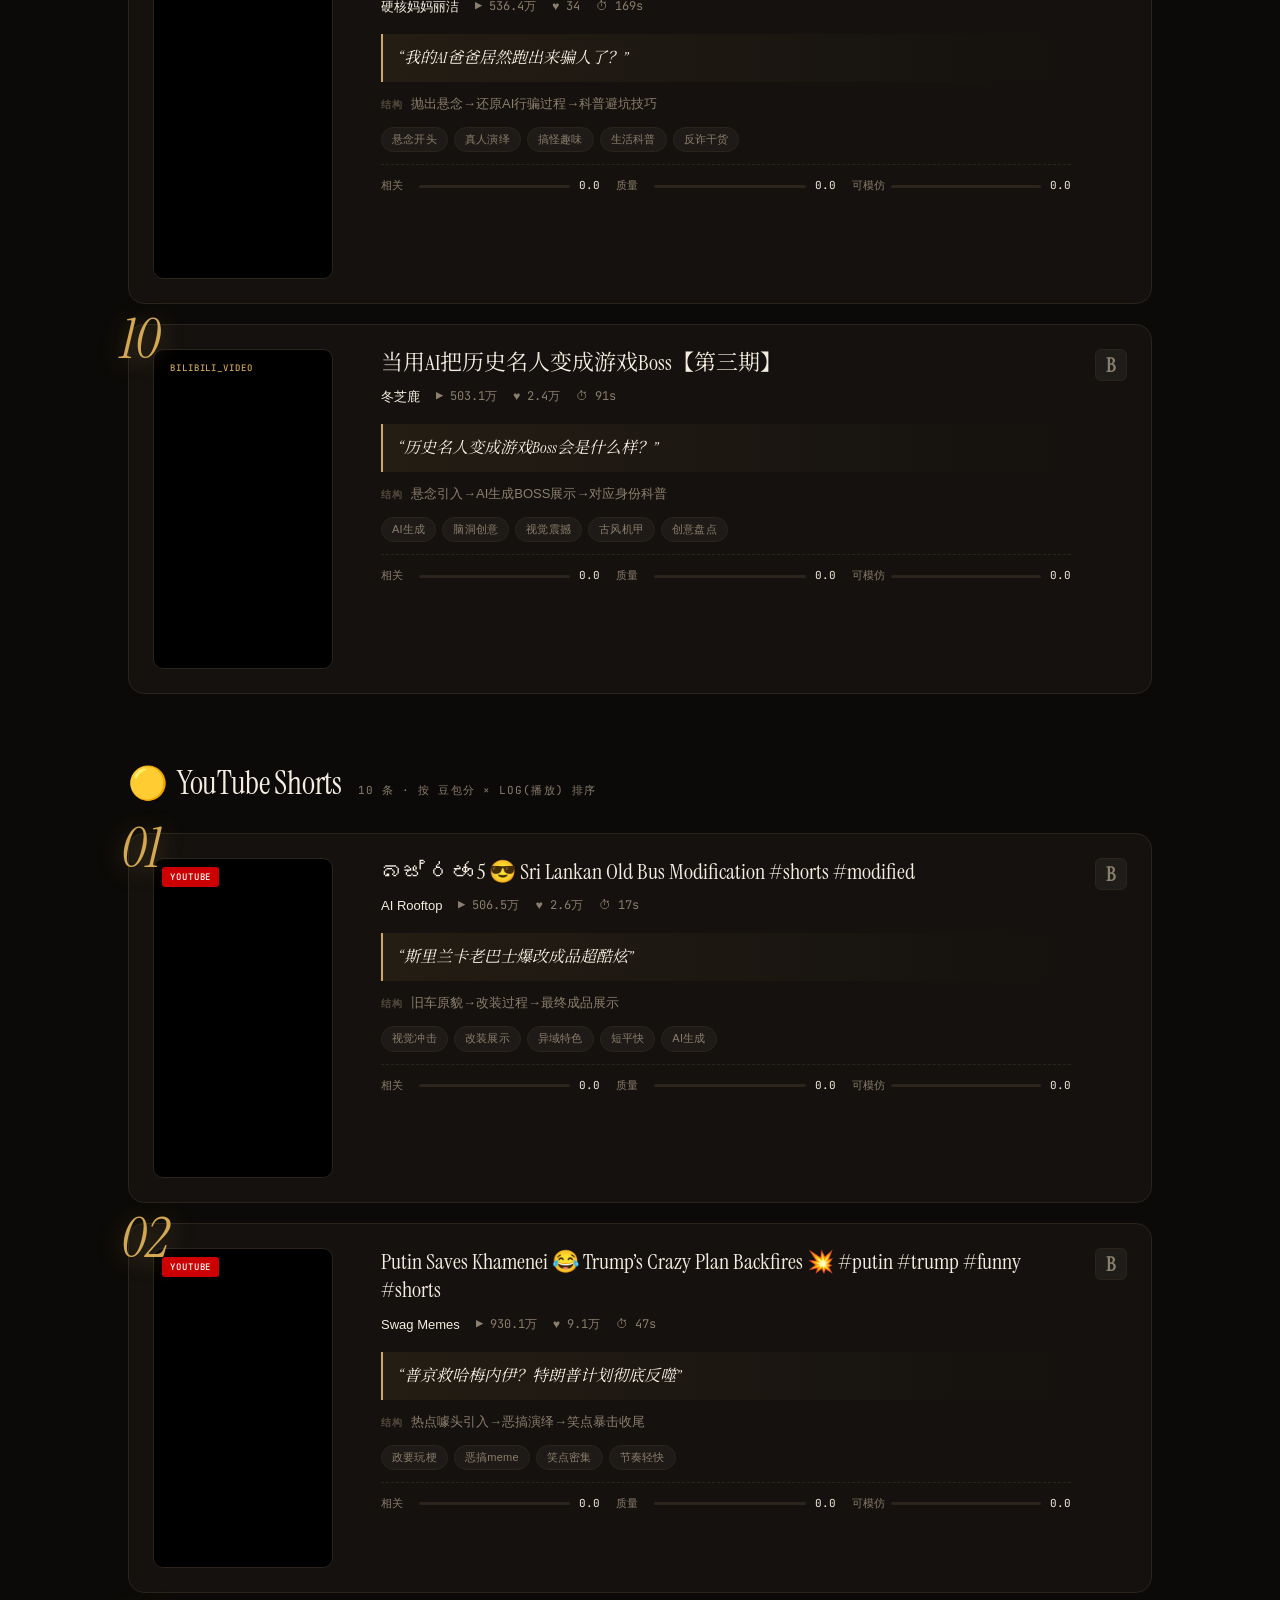
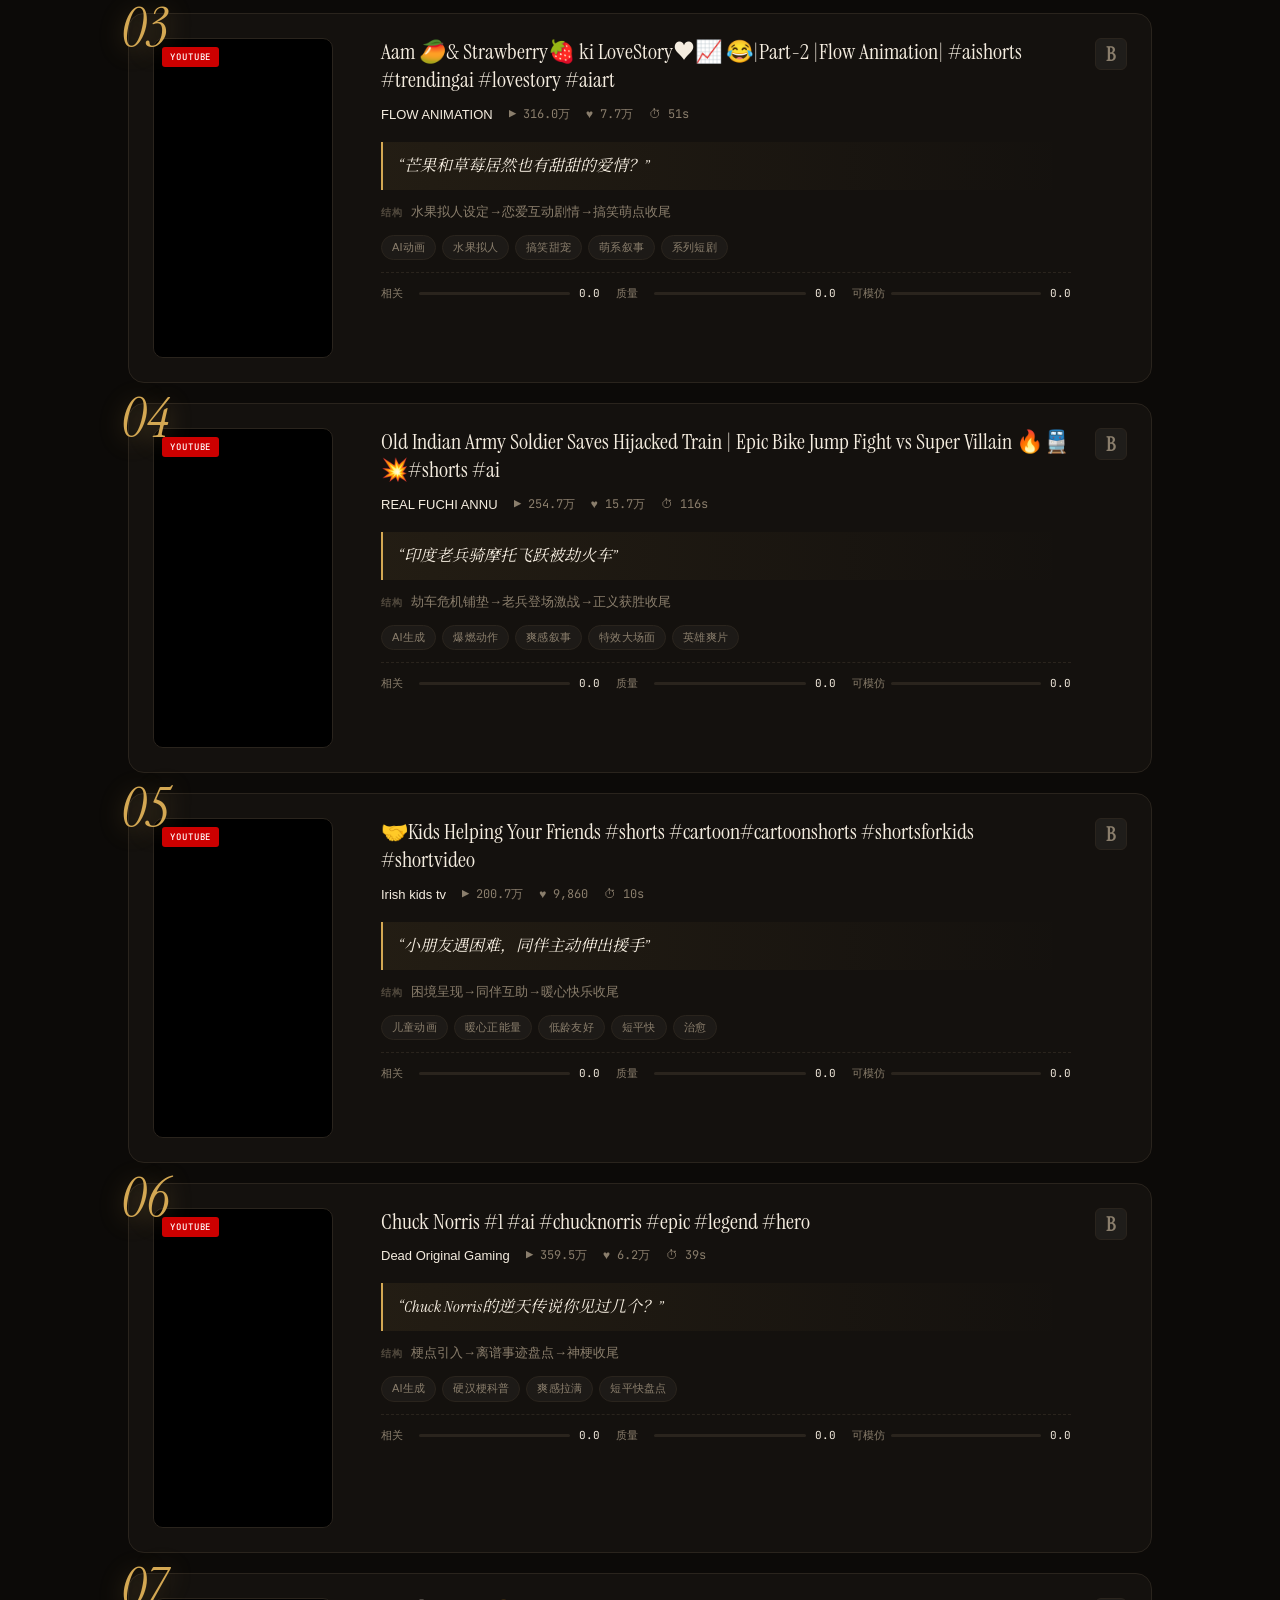
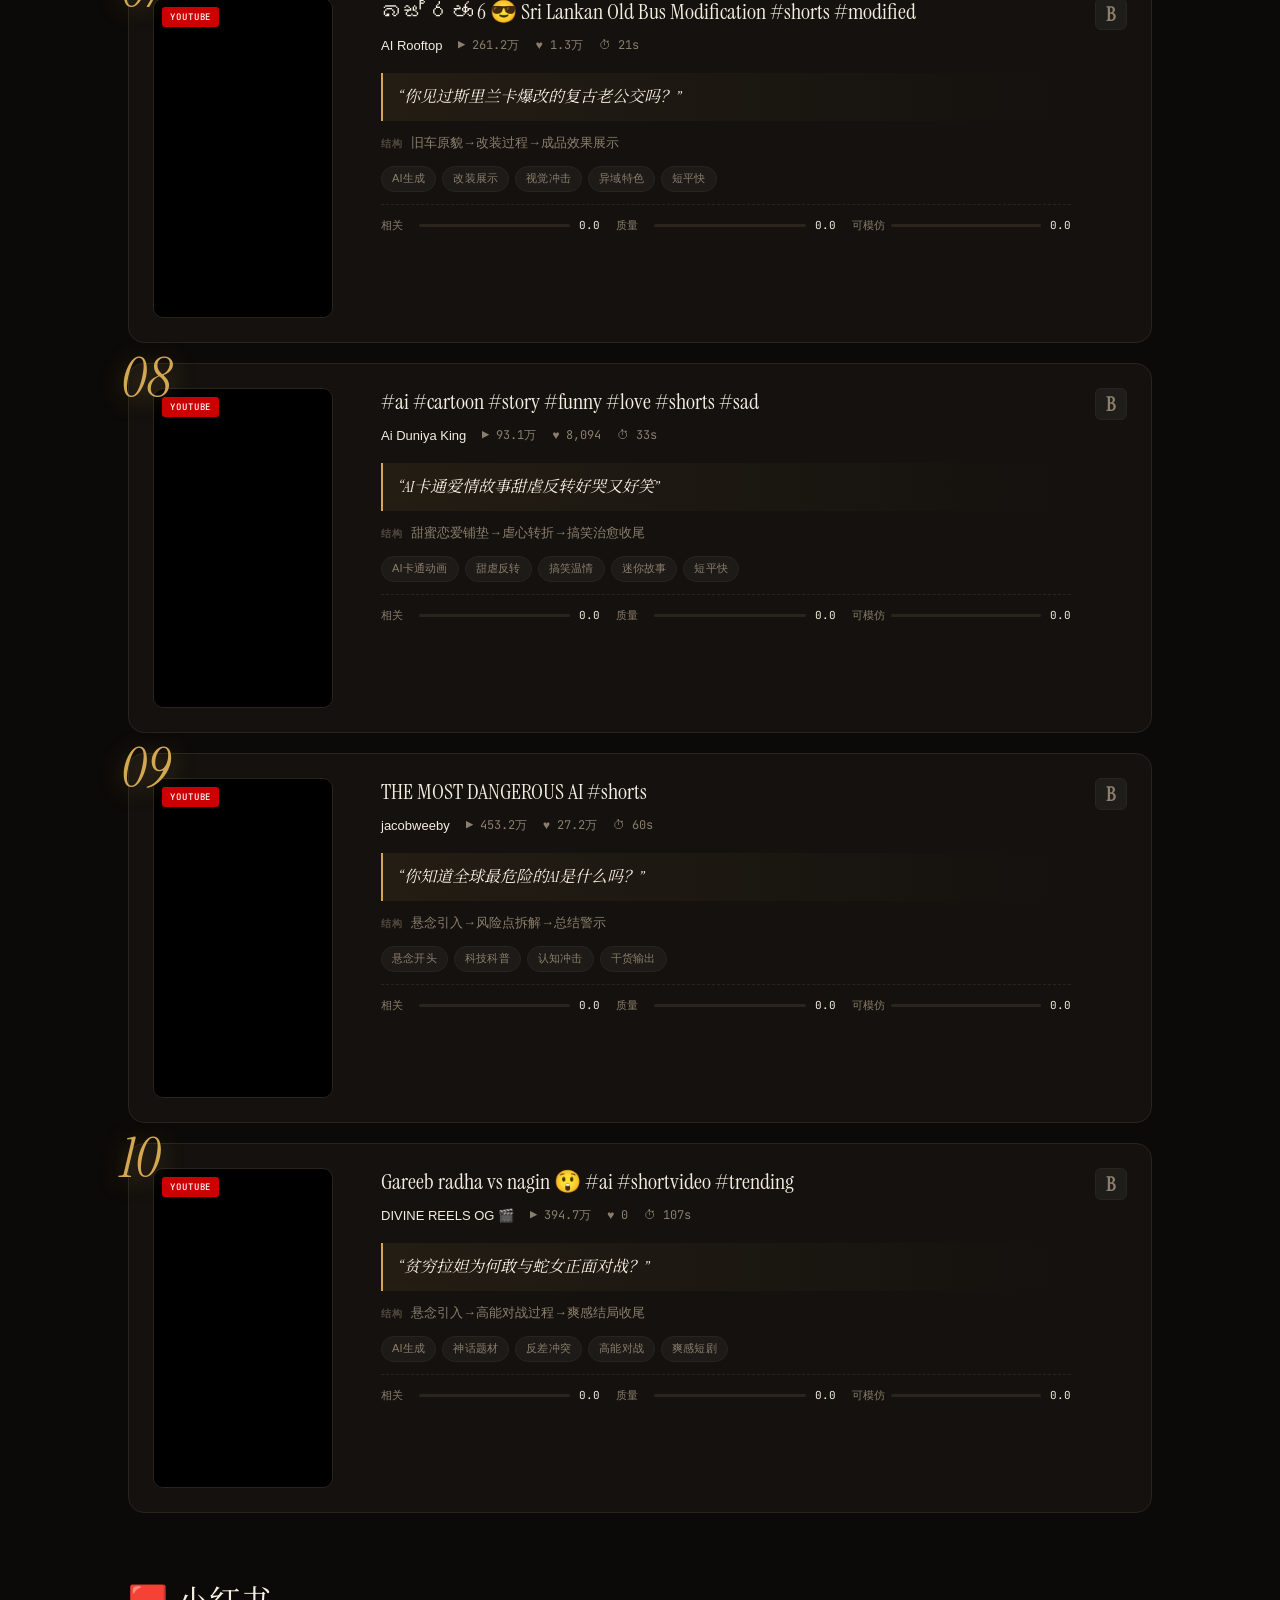
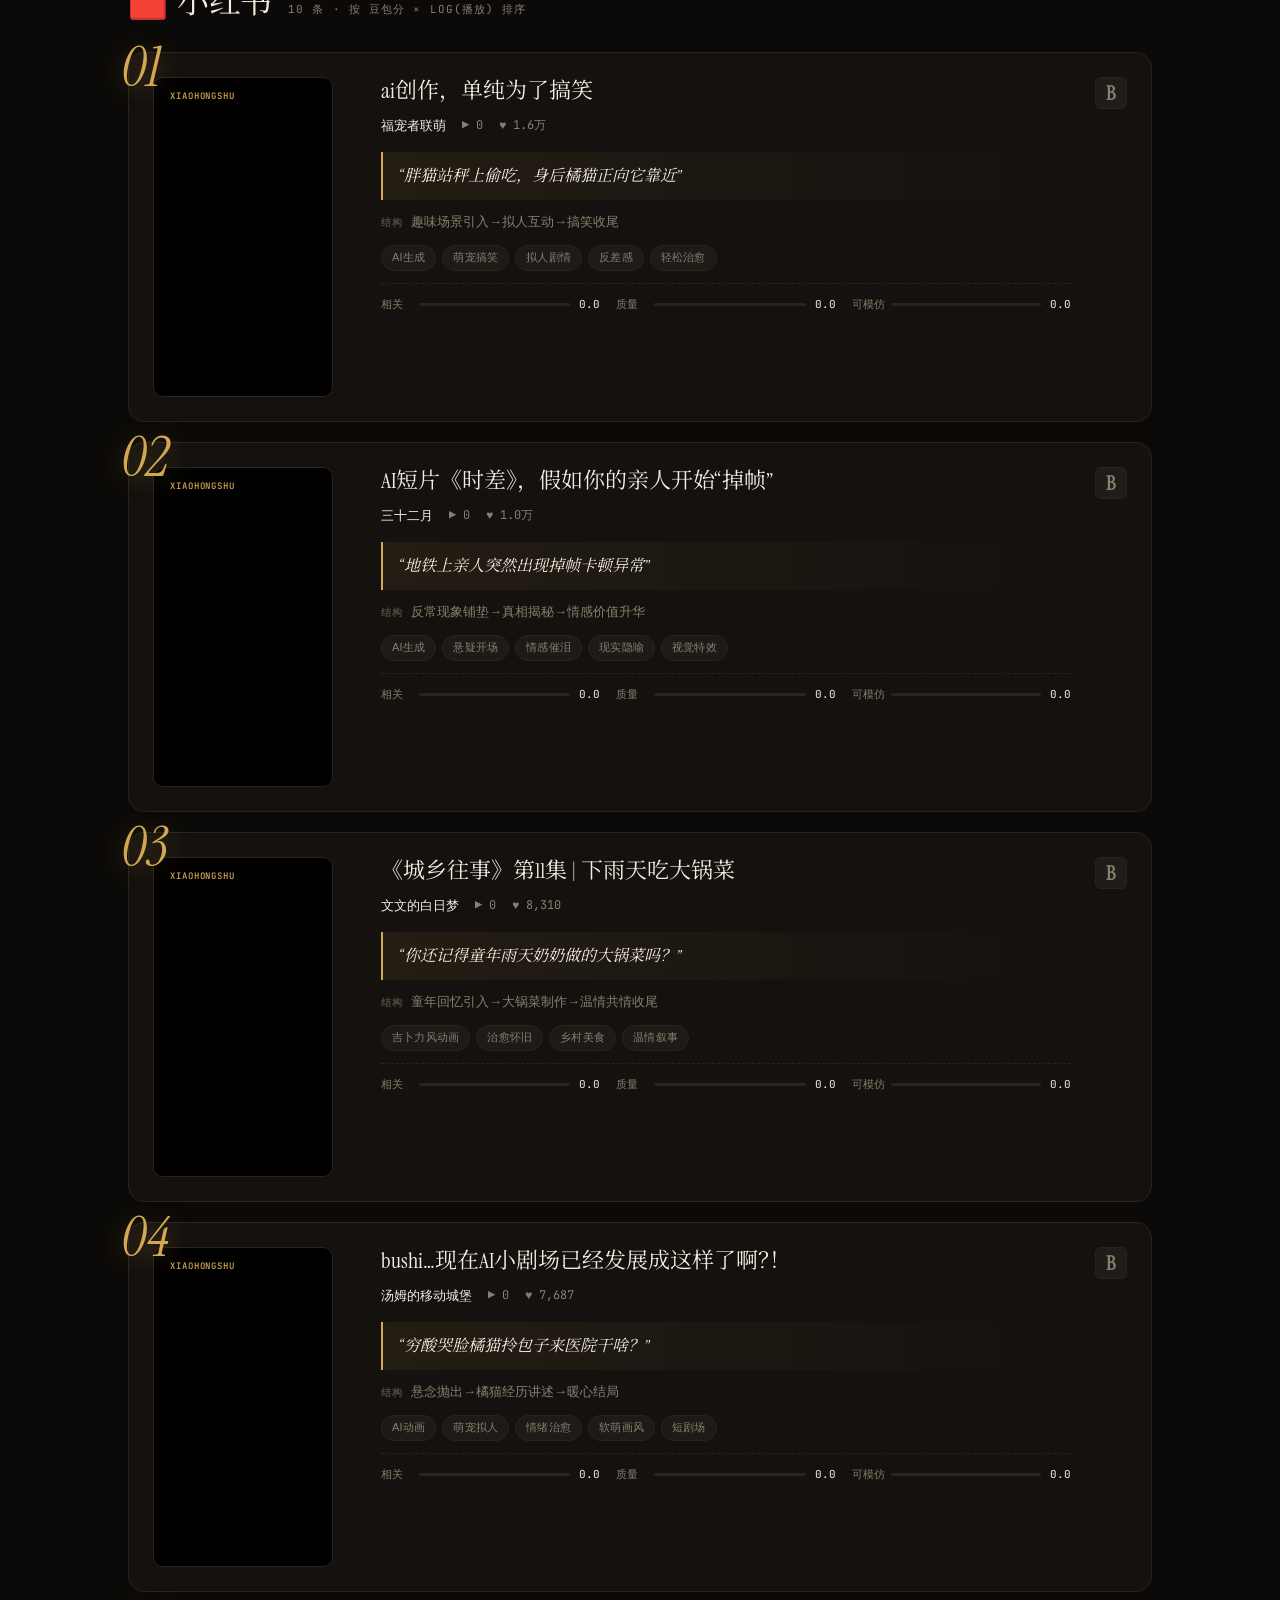
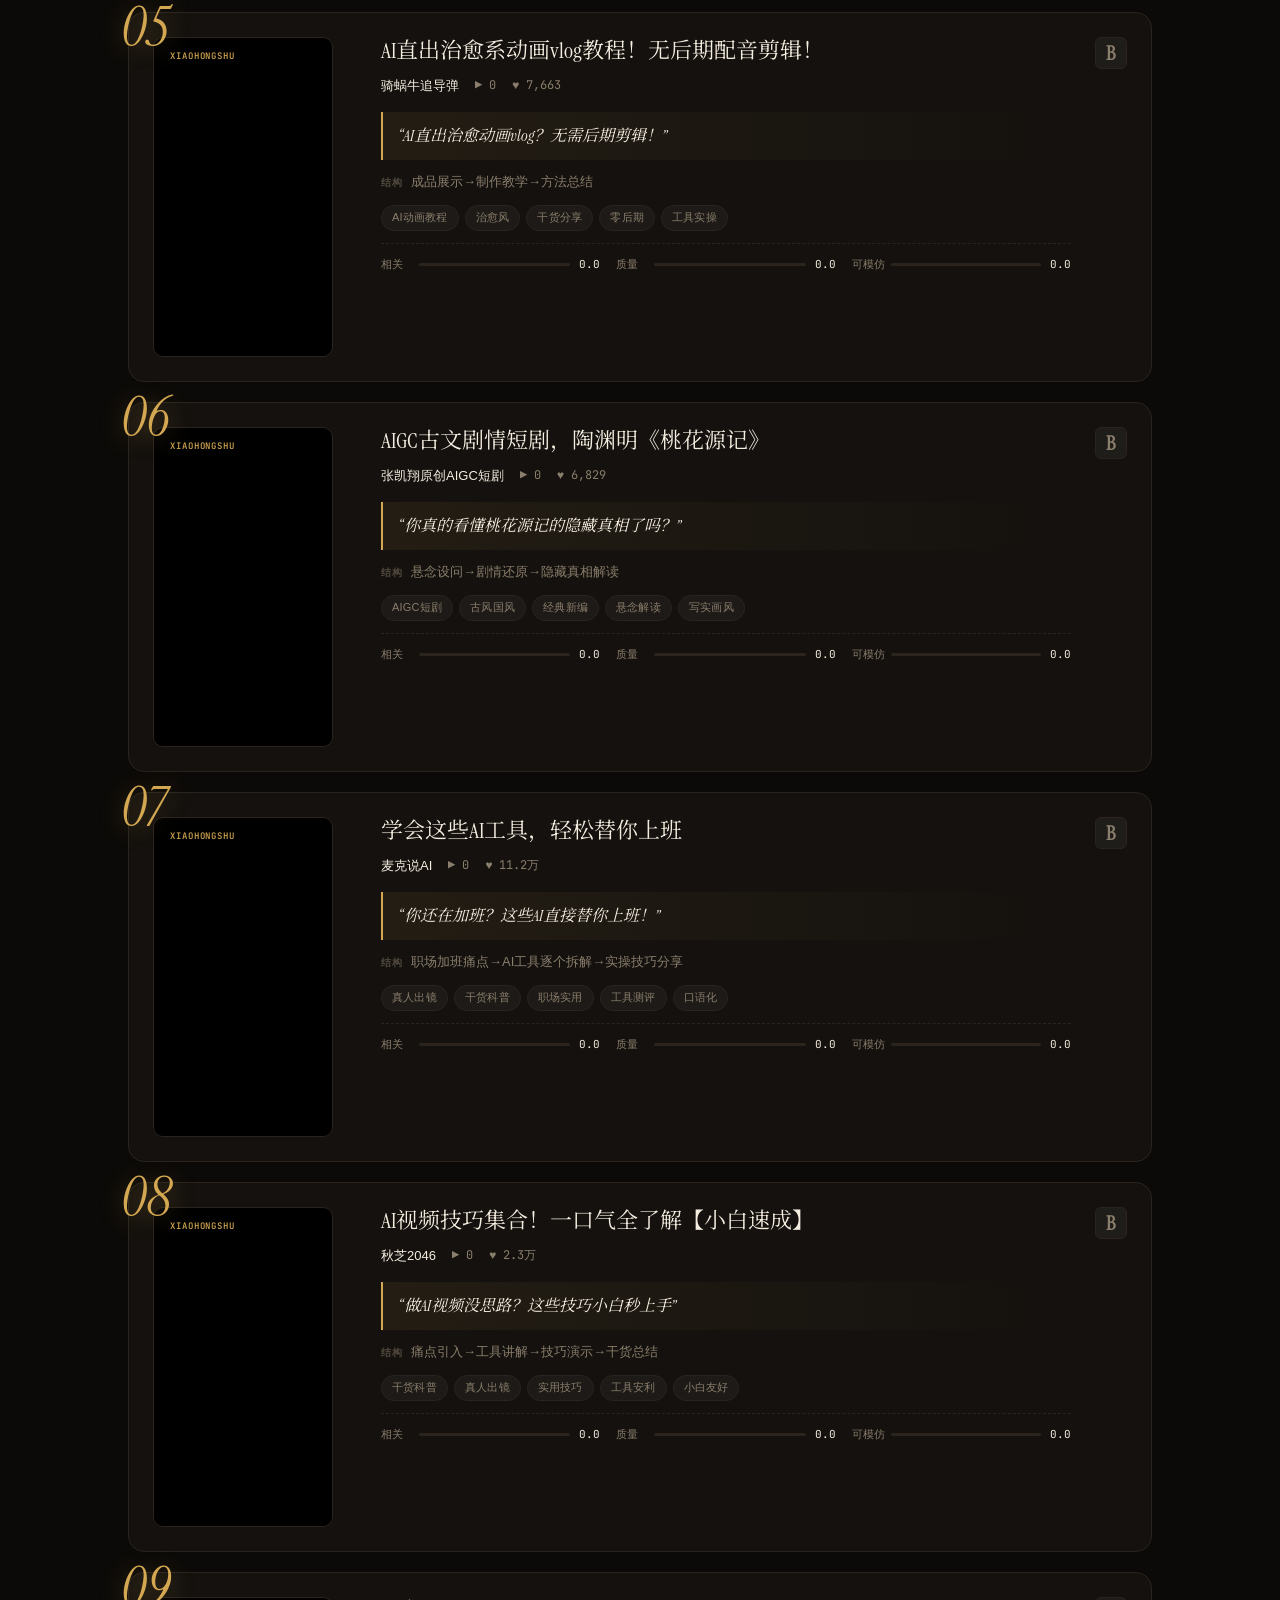
==== commit 905cd1c4: "design: S/A/B verdict badges + 3-dimension mini bars (relevance/quality/actionable)" ====
--- a/index.html
+++ b/index.html
@@ -47,9 +47,17 @@
         ? `<a href="${esc(v.url)}" target="_blank" rel="noopener"><div class="cover" style="background-image:url('${esc(v.cover_url)}')"><span class="cover-badge ${plat}">${plat.replace("_shorts","")}</span></div></a>`
         : `<div class="cover"><span class="cover-badge ${plat}">${plat.replace("_shorts","")}</span></div>`;
       const tags = (v.style_tags || []).map(t => `<span class="chip">${esc(t)}</span>`).join("");
-      const score = Number(v.score || 0);
-      const scorePct = Math.min(100, score * 10);
-      return `<article class="vcard reveal">
+      const verdict = (v.verdict || "B").toUpperCase();
+      const rel = Number(v.relevance || 0);
+      const qual = Number(v.quality || 0);
+      const act = Number(v.actionable || 0);
+      const dims = `
+        <div class="dims">
+          <div class="dim"><div class="dim-l">相关</div><div class="dim-bar"><span style="width:${rel*10}%"></span></div><div class="dim-v">${rel.toFixed(1)}</div></div>
+          <div class="dim"><div class="dim-l">质量</div><div class="dim-bar"><span style="width:${qual*10}%"></span></div><div class="dim-v">${qual.toFixed(1)}</div></div>
+          <div class="dim"><div class="dim-l">可模仿</div><div class="dim-bar"><span style="width:${act*10}%"></span></div><div class="dim-v">${act.toFixed(1)}</div></div>
+        </div>`;
+      return `<article class="vcard reveal verdict-${verdict}">
         <div class="num">${String(i+1).padStart(2, "0")}</div>
         ${cover}
         <div class="vcard-body">
@@ -62,13 +70,11 @@
           </div>
           ${v.hook ? `<div class="vcard-hook">&ldquo;${esc(v.hook)}&rdquo;</div>` : ""}
           ${v.structure ? `<div class="vcard-structure"><b>结构</b>${esc(v.structure)}</div>` : ""}
+          ${v.reason ? `<div class="vcard-structure"><b>豆包判</b>${esc(v.reason)}</div>` : ""}
           ${tags ? `<div class="vcard-tags">${tags}</div>` : ""}
+          ${dims}
         </div>
-        <div class="score-badge">
-          <div class="score-n">${score.toFixed(1)}</div>
-          <div class="score-l">豆包</div>
-          <div class="score-bar"><span style="width:${scorePct}%"></span></div>
-        </div>
+        <div class="verdict-badge verdict-${verdict}-badge">${verdict}</div>
       </article>`;
     }
 
--- a/app.css
+++ b/app.css
@@ -334,6 +334,54 @@
 .tcard-source.github { background: #f0f6fc; color: #000; }
 .tcard-source.arxiv { background: #b31b1b; color: #fff; }
 .tcard-source.news { background: #ff8c42; color: #000; }
+
+/* ============== VERDICT ============== */
+
+.verdict-badge {
+  display: inline-flex; align-items: center; justify-content: center;
+  min-width: 32px; height: 32px;
+  border-radius: 6px;
+  font-family: var(--serif); font-size: 20px; font-weight: 600;
+  letter-spacing: 0.02em;
+  margin-left: auto;
+  align-self: flex-start;
+}
+.verdict-S-badge { background: linear-gradient(135deg, #d4a853, #ff8c42); color: #000; box-shadow: 0 0 16px rgba(212,168,83,0.5); }
+.verdict-A-badge { background: rgba(212,168,83,0.15); color: #d4a853; border: 1px solid rgba(212,168,83,0.4); }
+.verdict-B-badge { background: rgba(255,255,255,0.05); color: #8a7e6c; border: 1px solid var(--border); }
+
+.verdict-S .cover { outline: 1px solid rgba(212,168,83,0.6); outline-offset: -1px; }
+.verdict-S.vcard, .verdict-S.tcard { border-color: rgba(212,168,83,0.35); }
+.verdict-S.vcard::before {
+  content: "★"; position: absolute; top: 12px; right: 12px;
+  font-size: 14px; color: var(--gold); z-index: 3;
+  text-shadow: 0 0 10px rgba(212,168,83,0.8);
+}
+
+/* ============== DIMENSIONS BAR ============== */
+
+.dims {
+  display: flex; gap: 16px; margin-top: 12px; padding-top: 12px;
+  border-top: 1px dashed var(--border);
+  flex-wrap: wrap;
+}
+.dim {
+  display: flex; align-items: center; gap: 6px;
+  font-family: var(--mono); font-size: 11px;
+  min-width: 130px; flex: 1;
+}
+.dim-l { color: var(--muted); min-width: 32px; }
+.dim-bar {
+  flex: 1; height: 3px;
+  background: var(--border); border-radius: 100px;
+  overflow: hidden;
+}
+.dim-bar > span {
+  display: block; height: 100%;
+  background: linear-gradient(90deg, var(--gold) 0%, var(--orange) 100%);
+  border-radius: 100px;
+}
+.dim-v { color: var(--text); min-width: 24px; text-align: right; }
 
 .tcard-score {
   font-family: var(--serif); font-size: 20px;
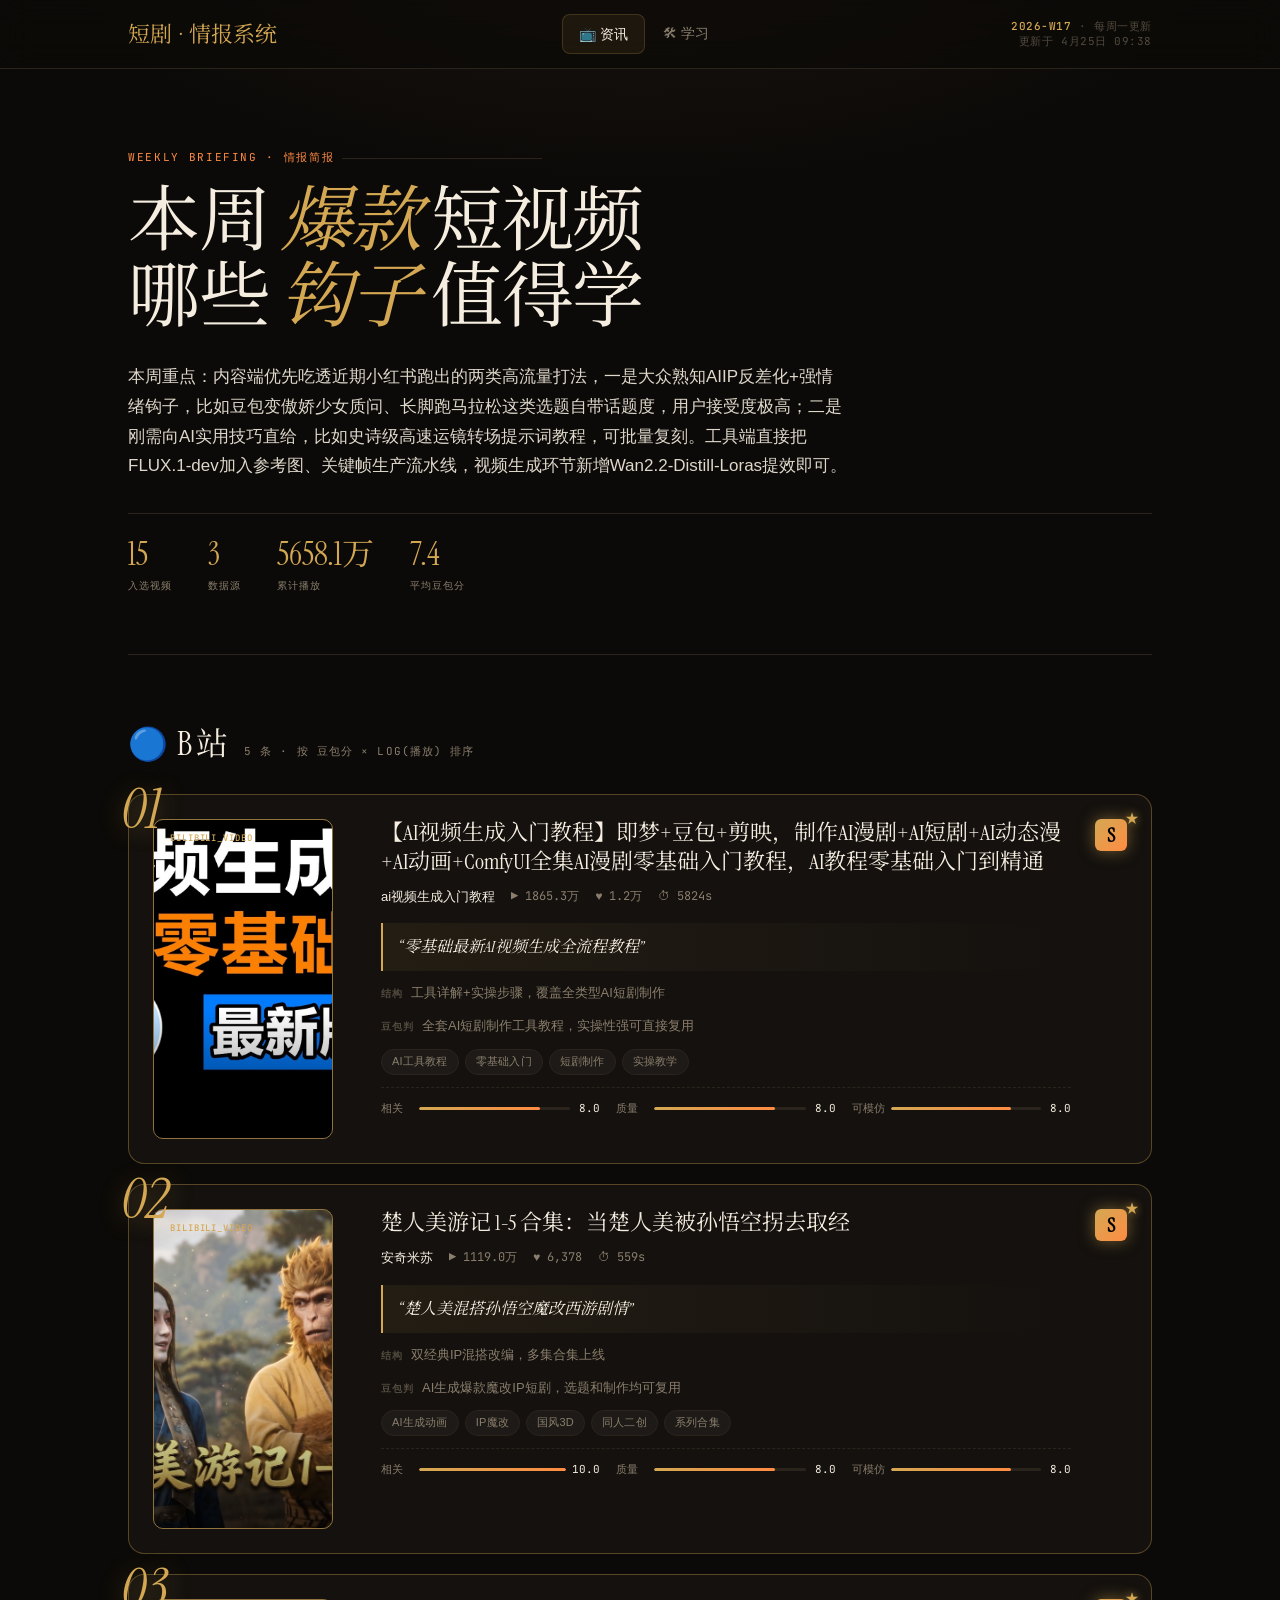
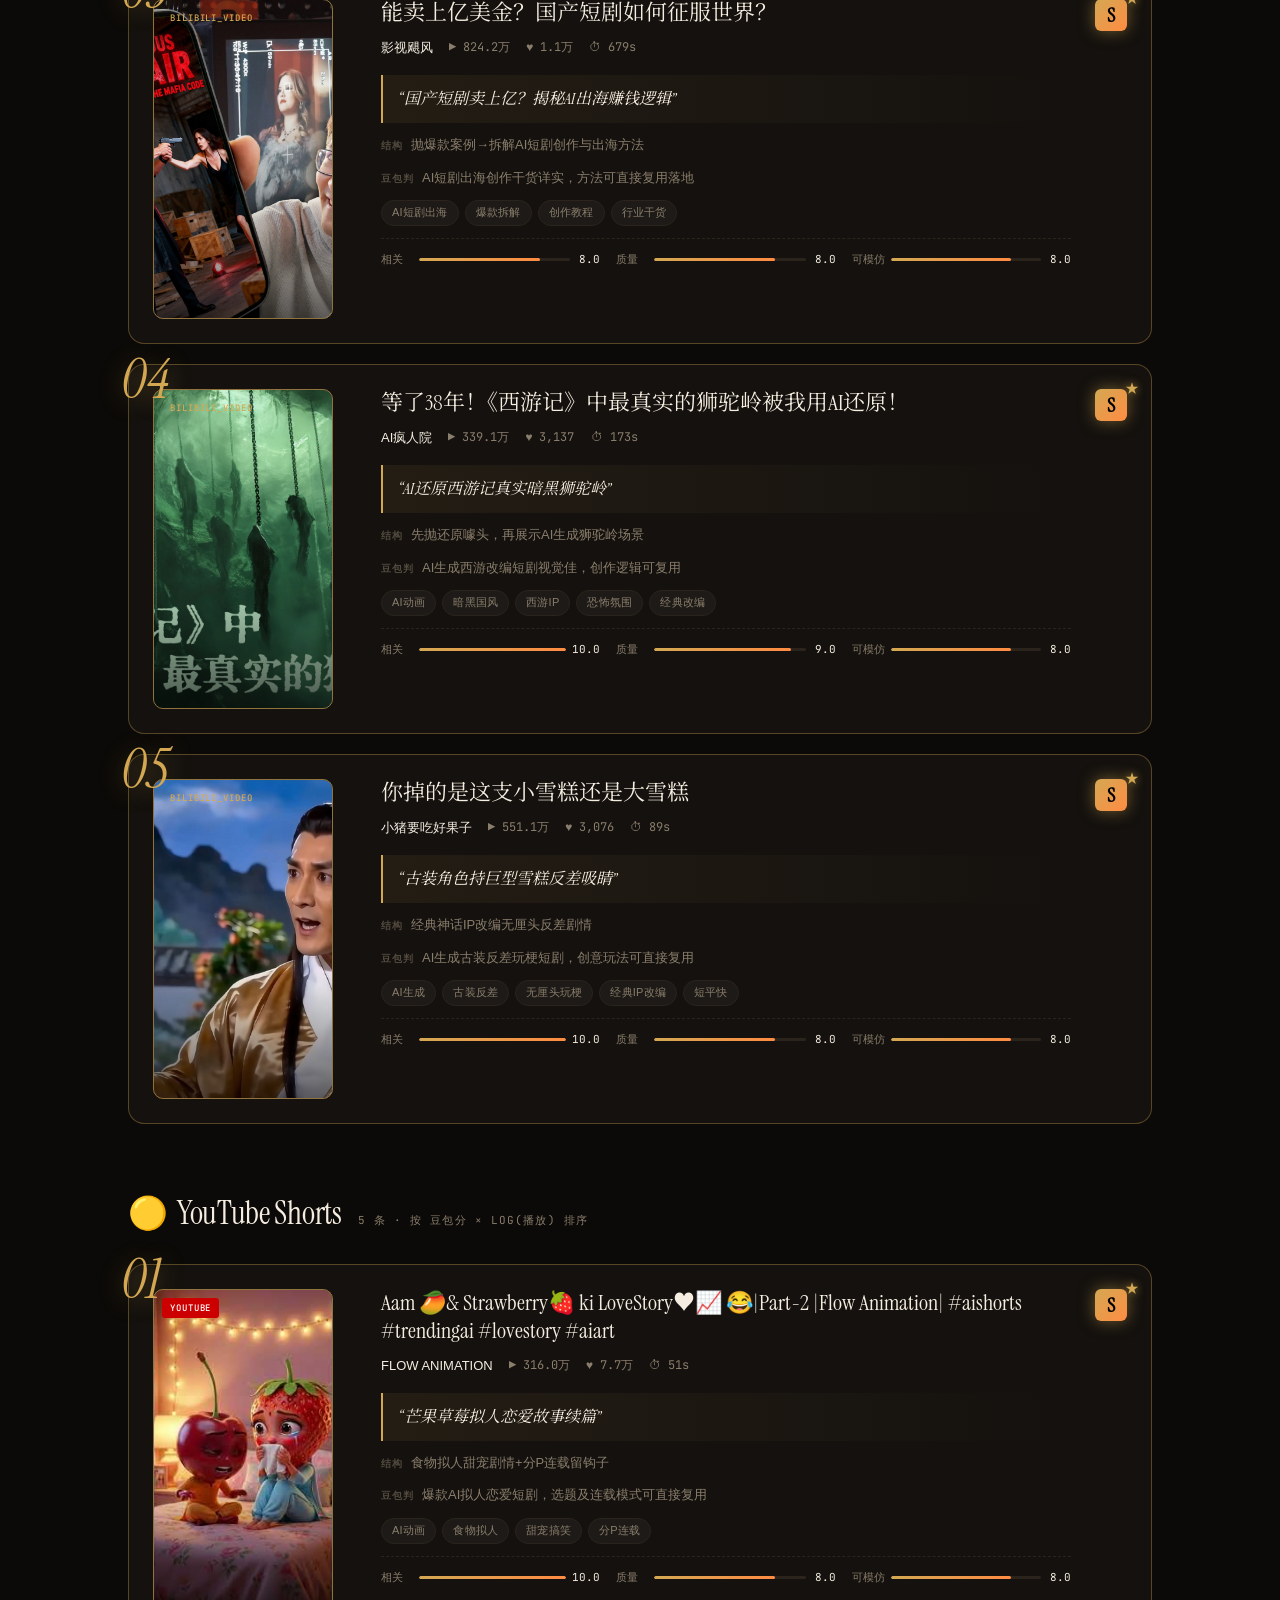
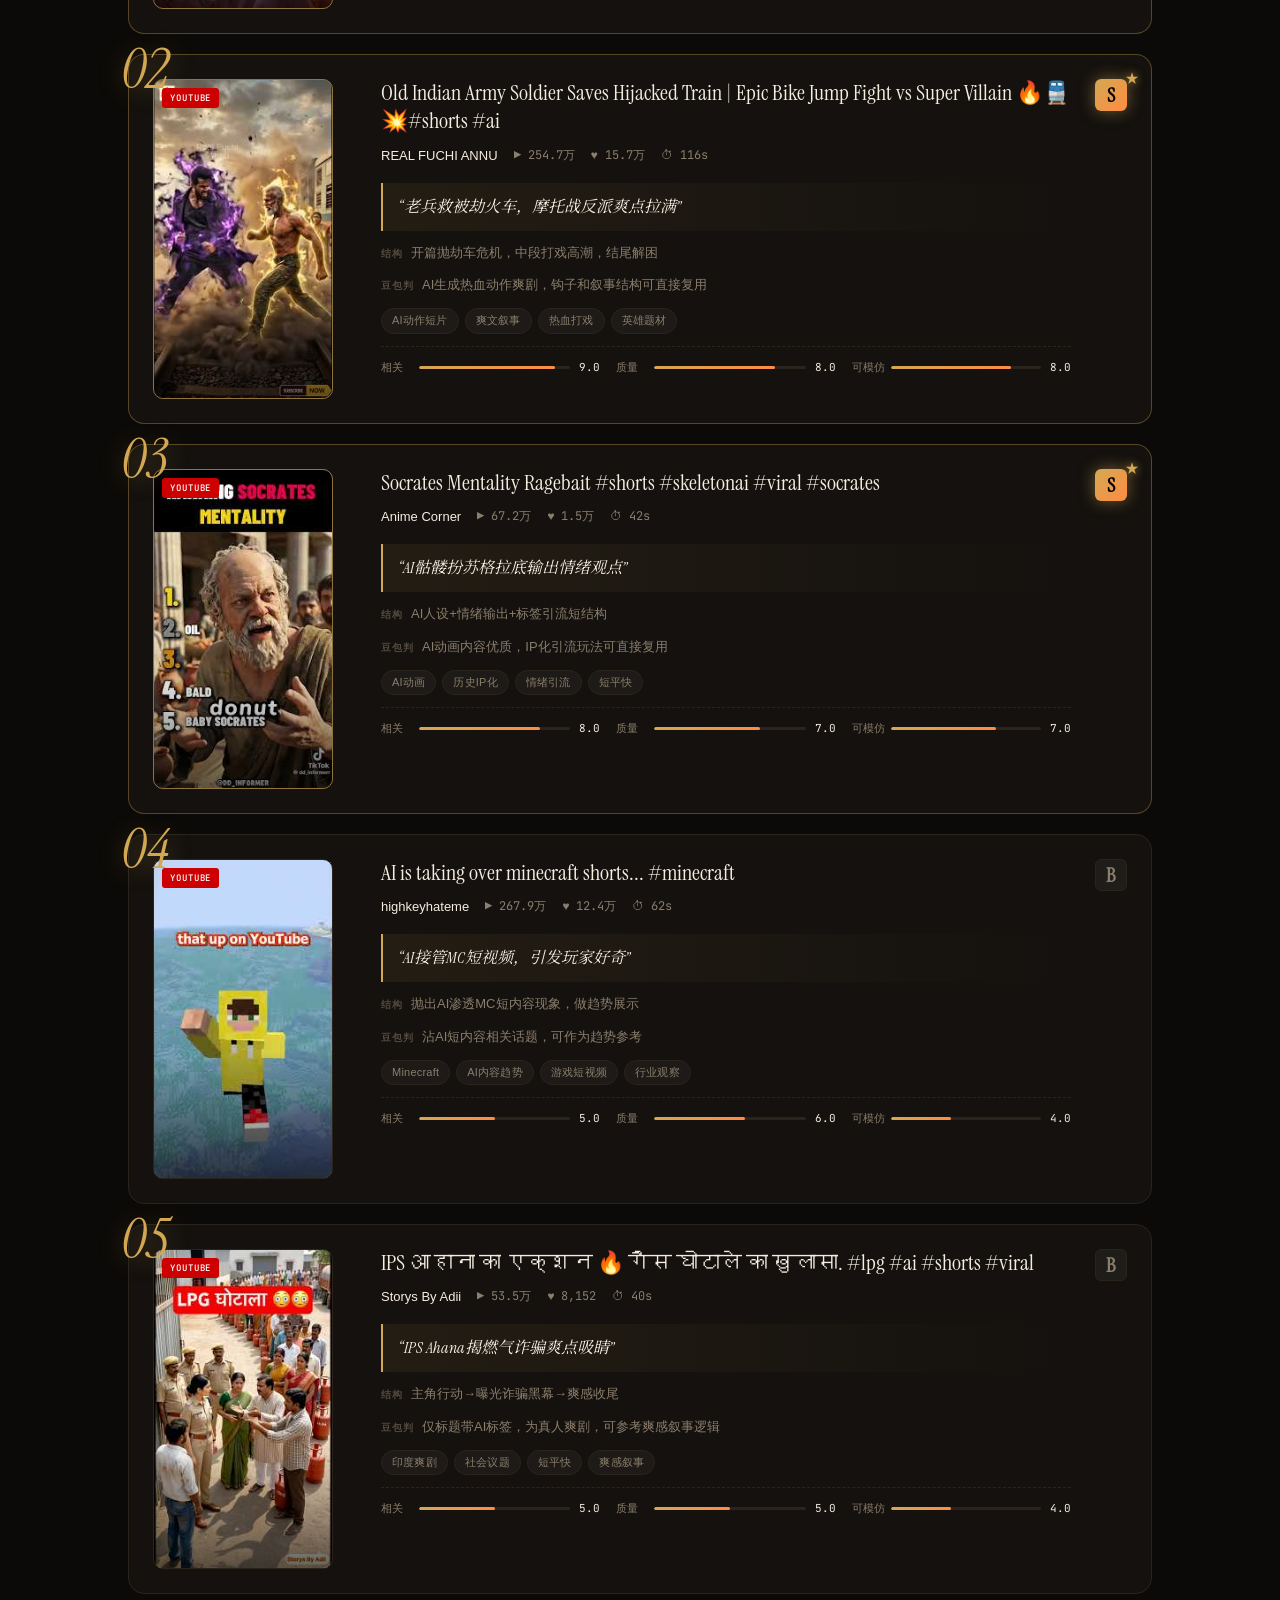
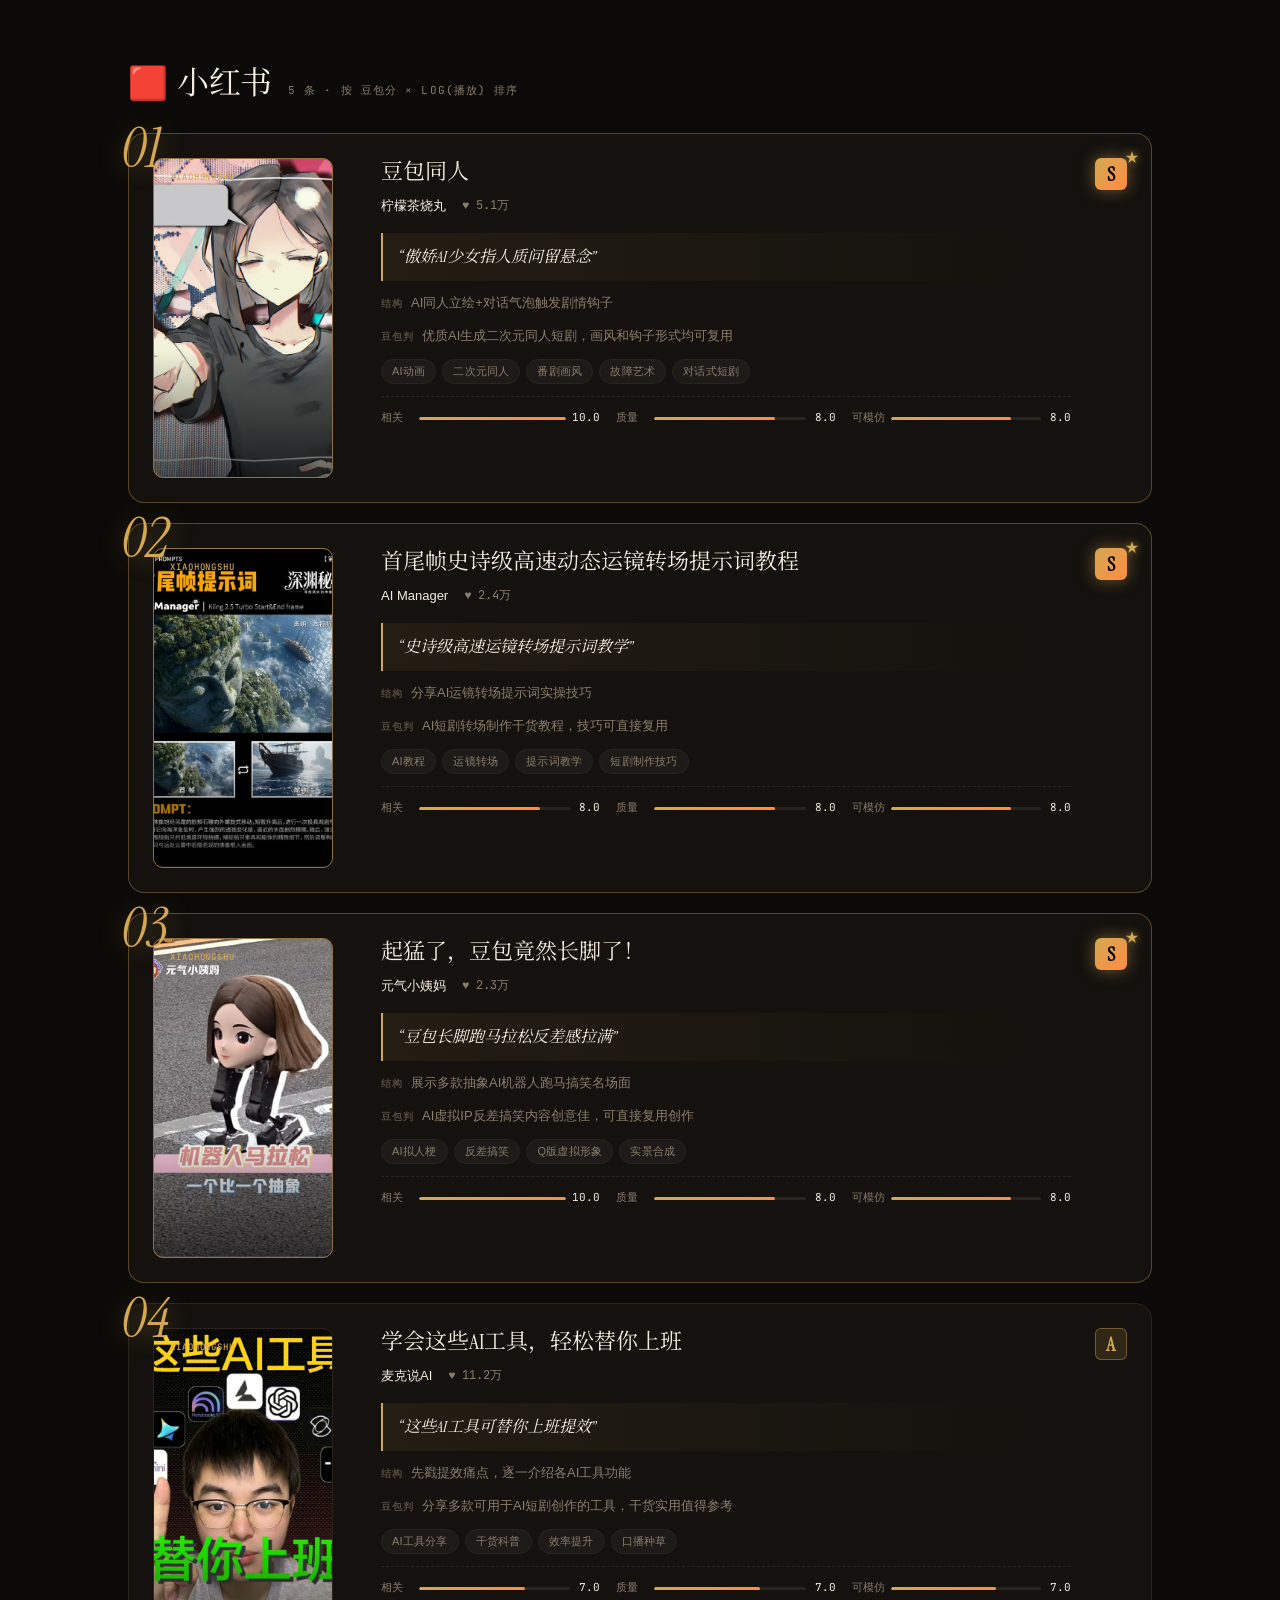
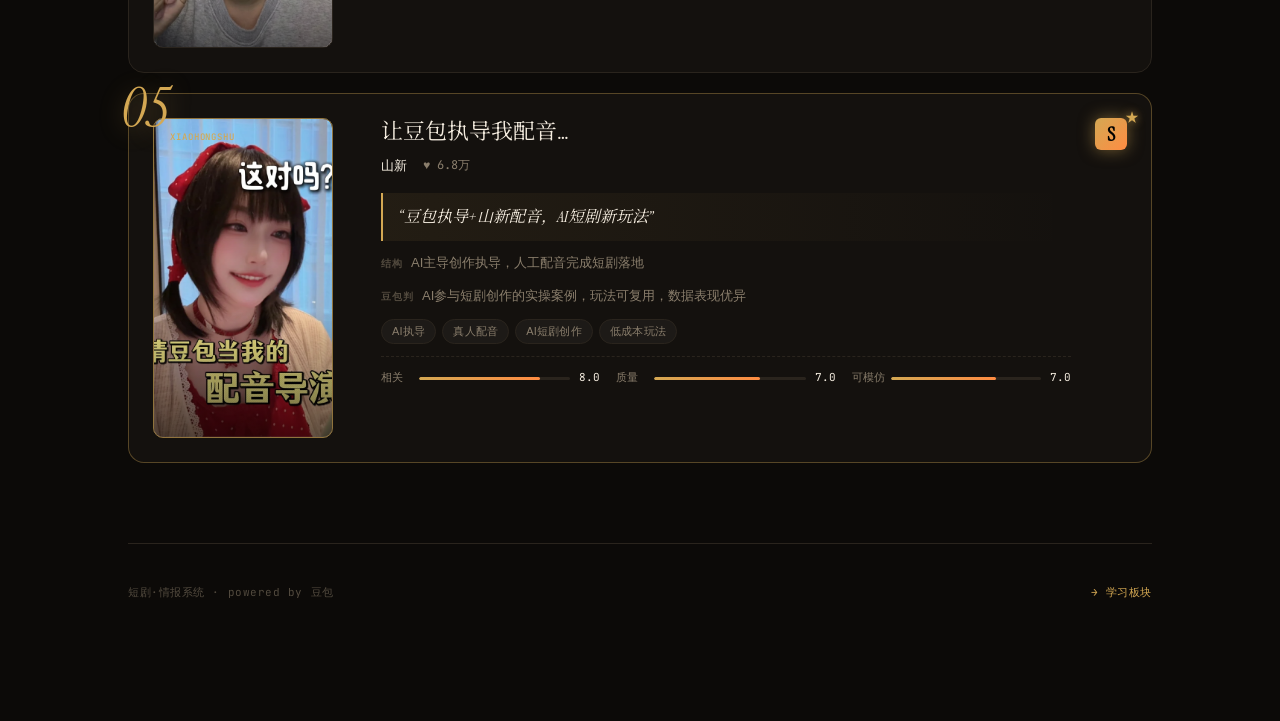
==== commit ab9256e6: "fix: hide plays count when 0 (XHS doesn't expose plays publicly)" ====
--- a/index.html
+++ b/index.html
@@ -64,8 +64,8 @@
           <h3 class="vcard-title"><a href="${esc(v.url)}" target="_blank" rel="noopener">${esc(v.title || "(无标题)")}</a></h3>
           <div class="vcard-meta">
             <span class="author">${esc(v.author || "?")}</span>
-            <span class="num-mono">▶ ${fmtNumber(v.plays)}</span>
-            <span class="num-mono">♥ ${fmtNumber(v.likes)}</span>
+            ${(v.plays || 0) > 0 ? `<span class="num-mono">▶ ${fmtNumber(v.plays)}</span>` : ""}
+            ${(v.likes || 0) > 0 ? `<span class="num-mono">♥ ${fmtNumber(v.likes)}</span>` : ""}
             ${v.duration_sec ? `<span class="num-mono">⏱ ${v.duration_sec}s</span>` : ""}
           </div>
           ${v.hook ? `<div class="vcard-hook">&ldquo;${esc(v.hook)}&rdquo;</div>` : ""}
